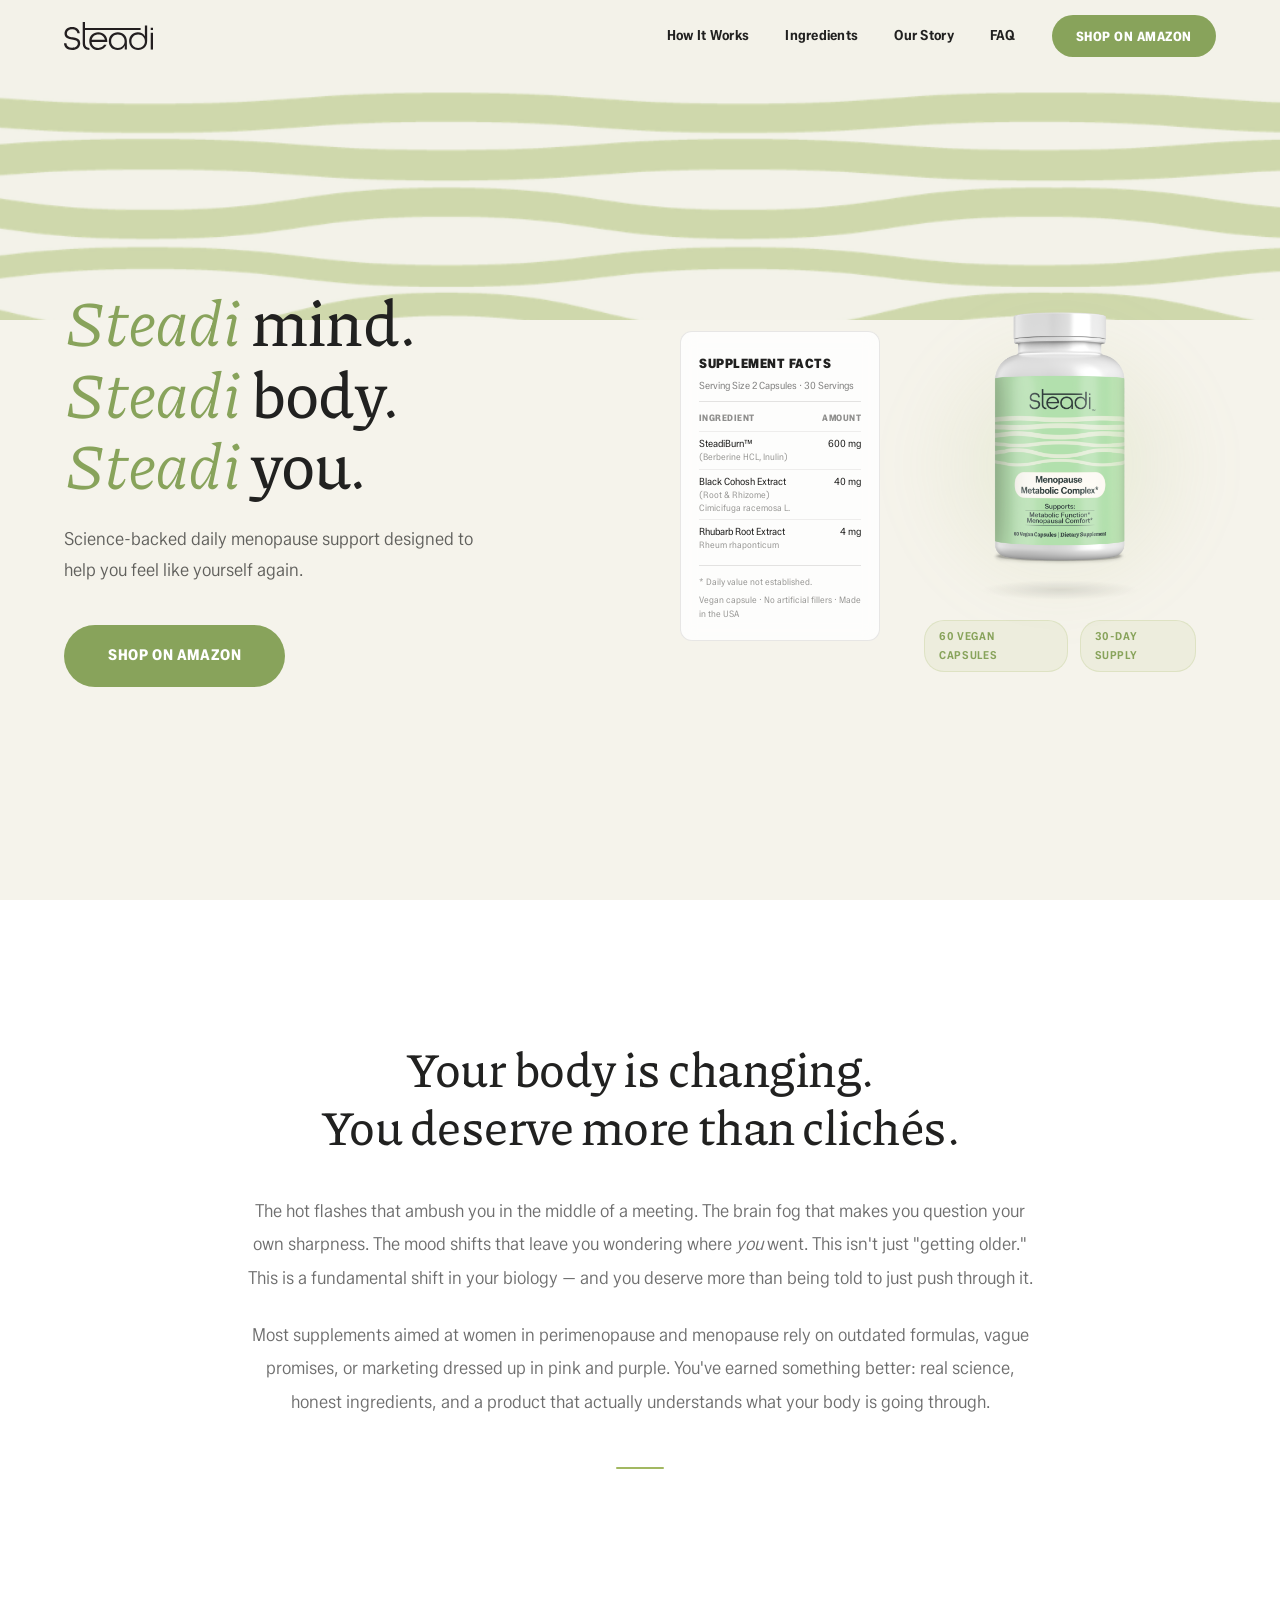
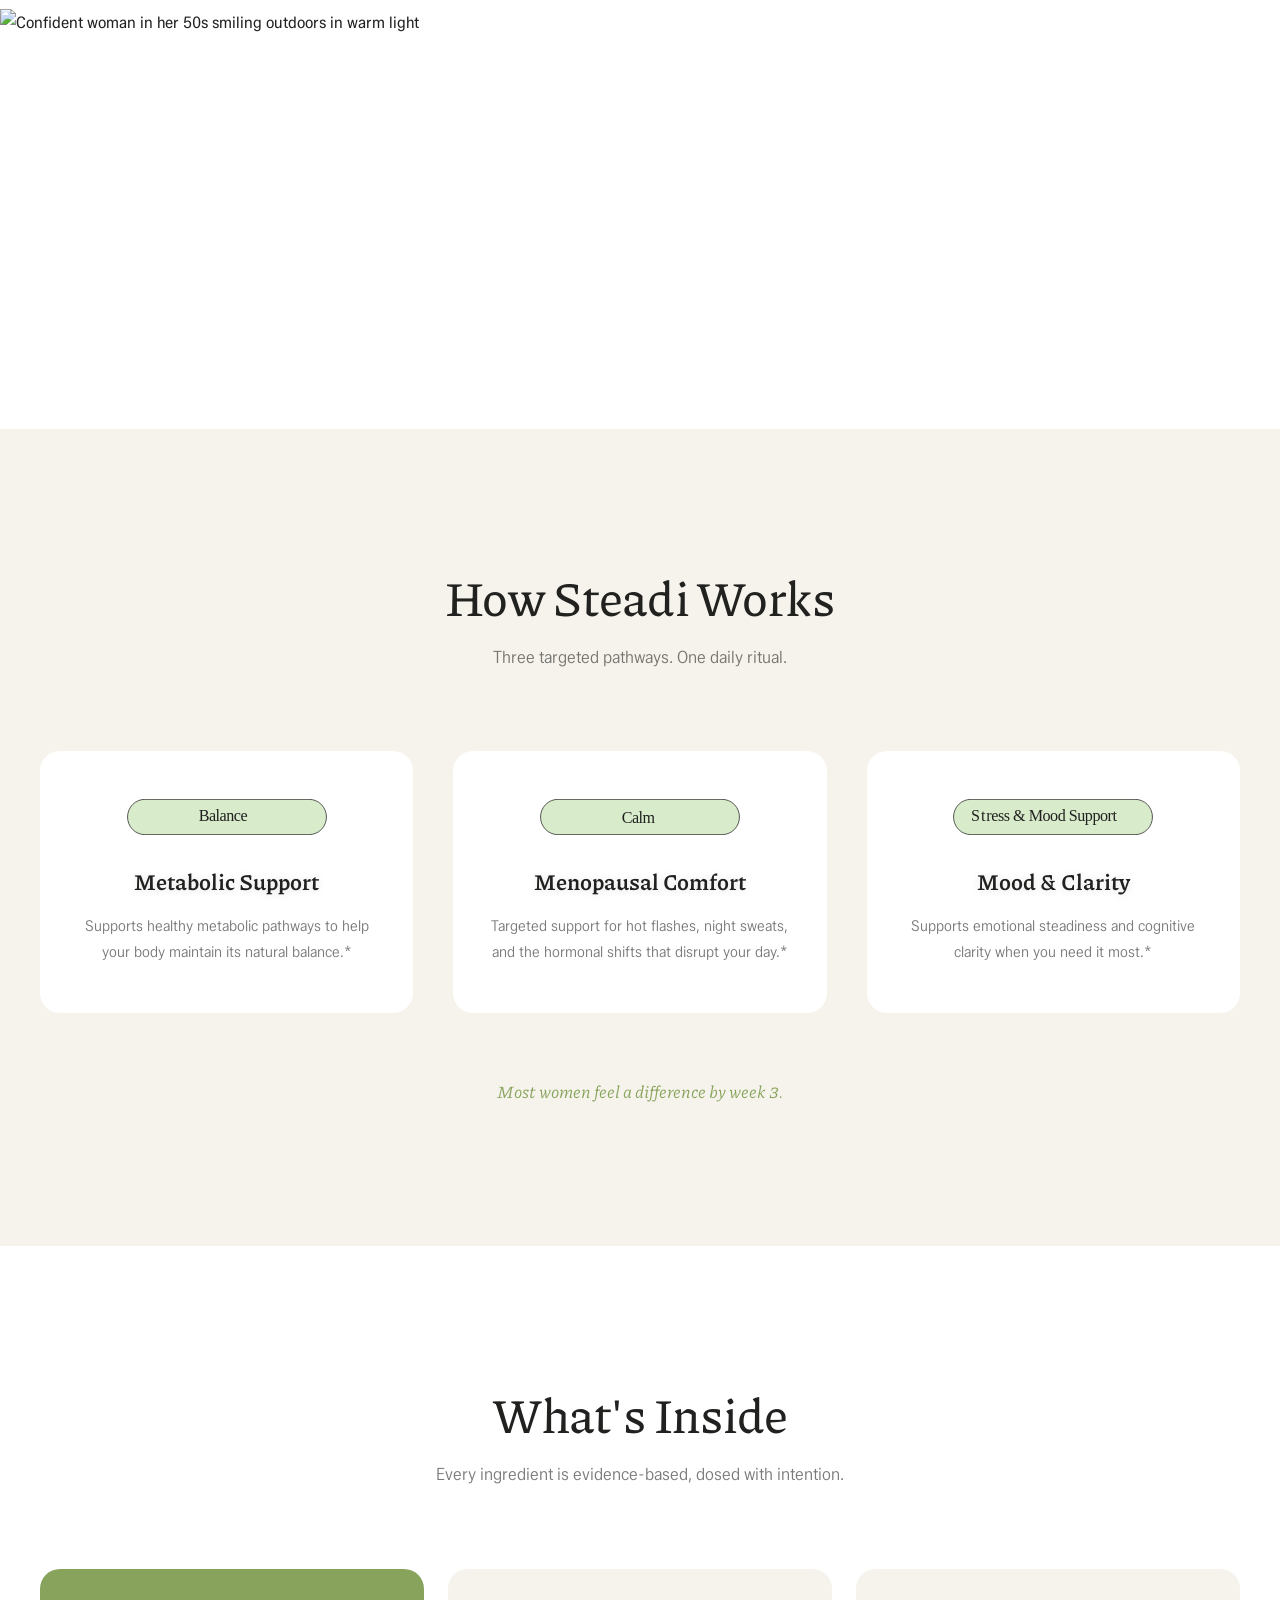
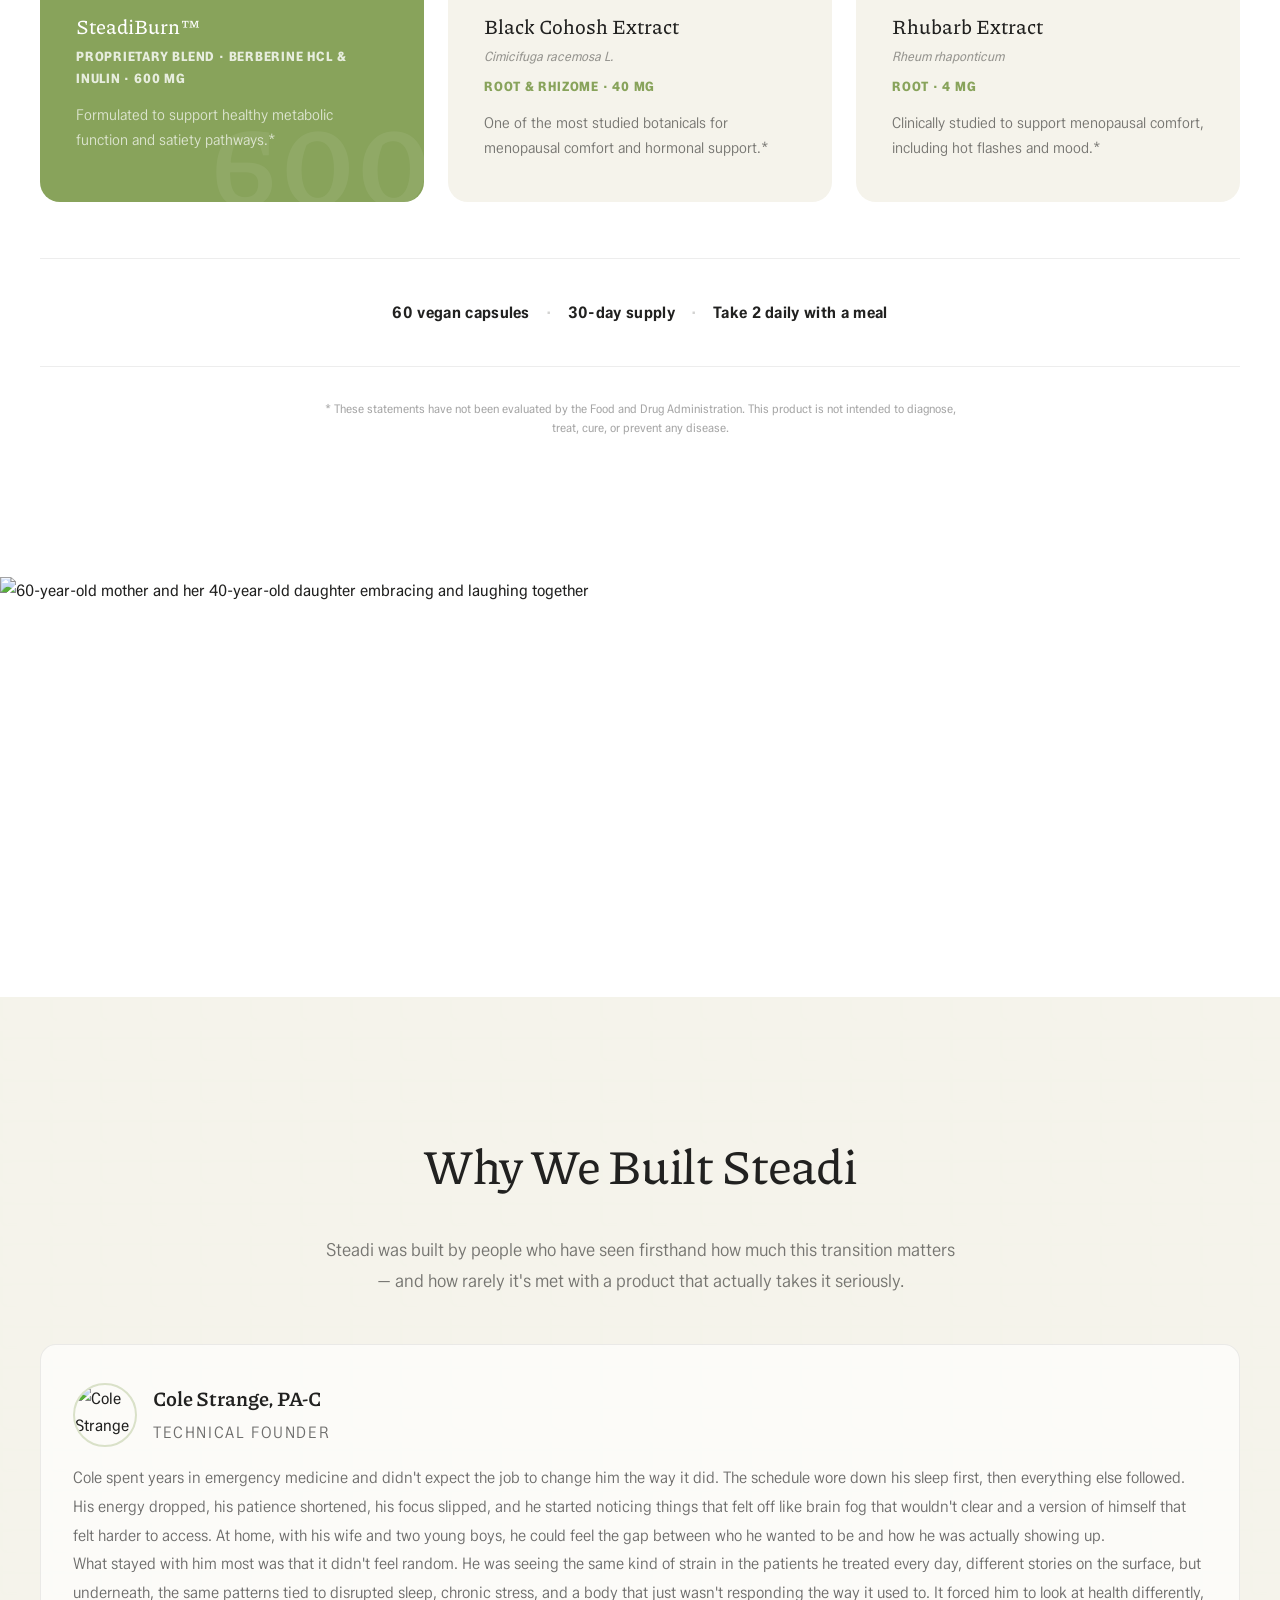
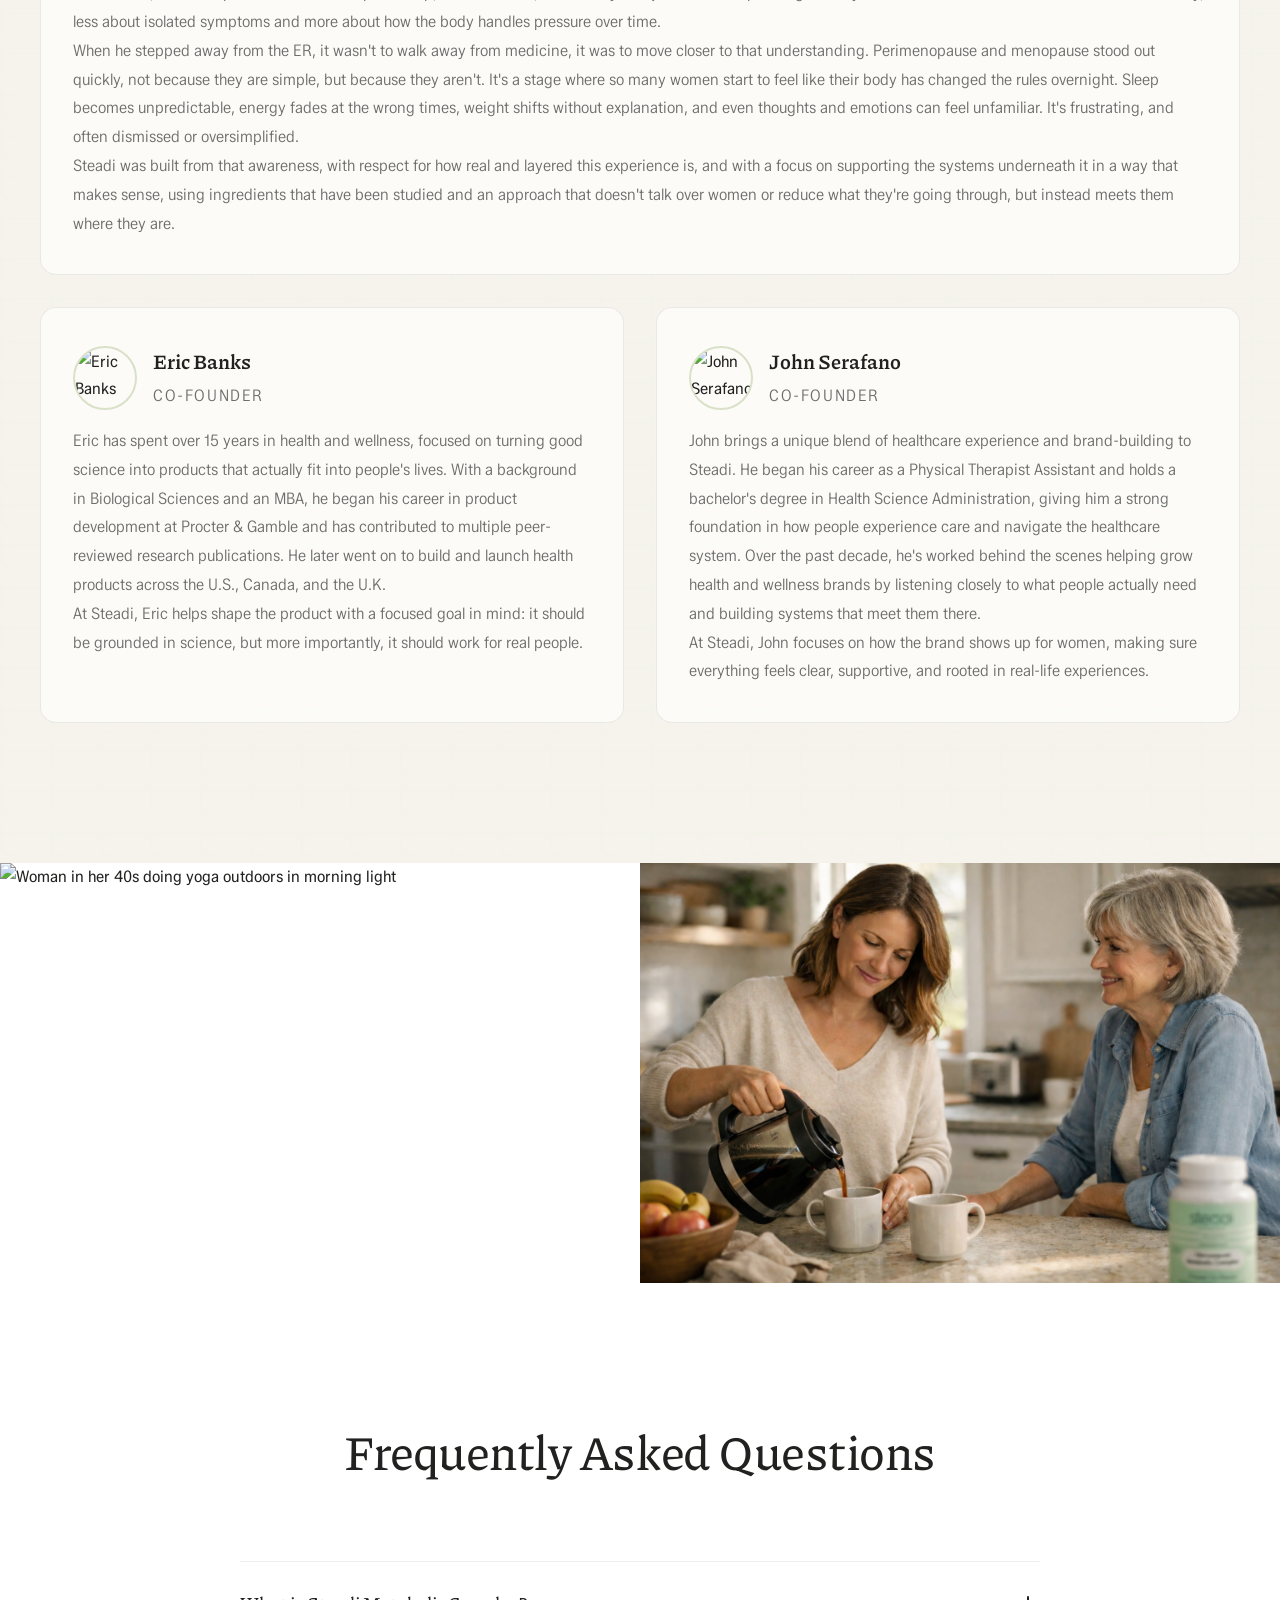
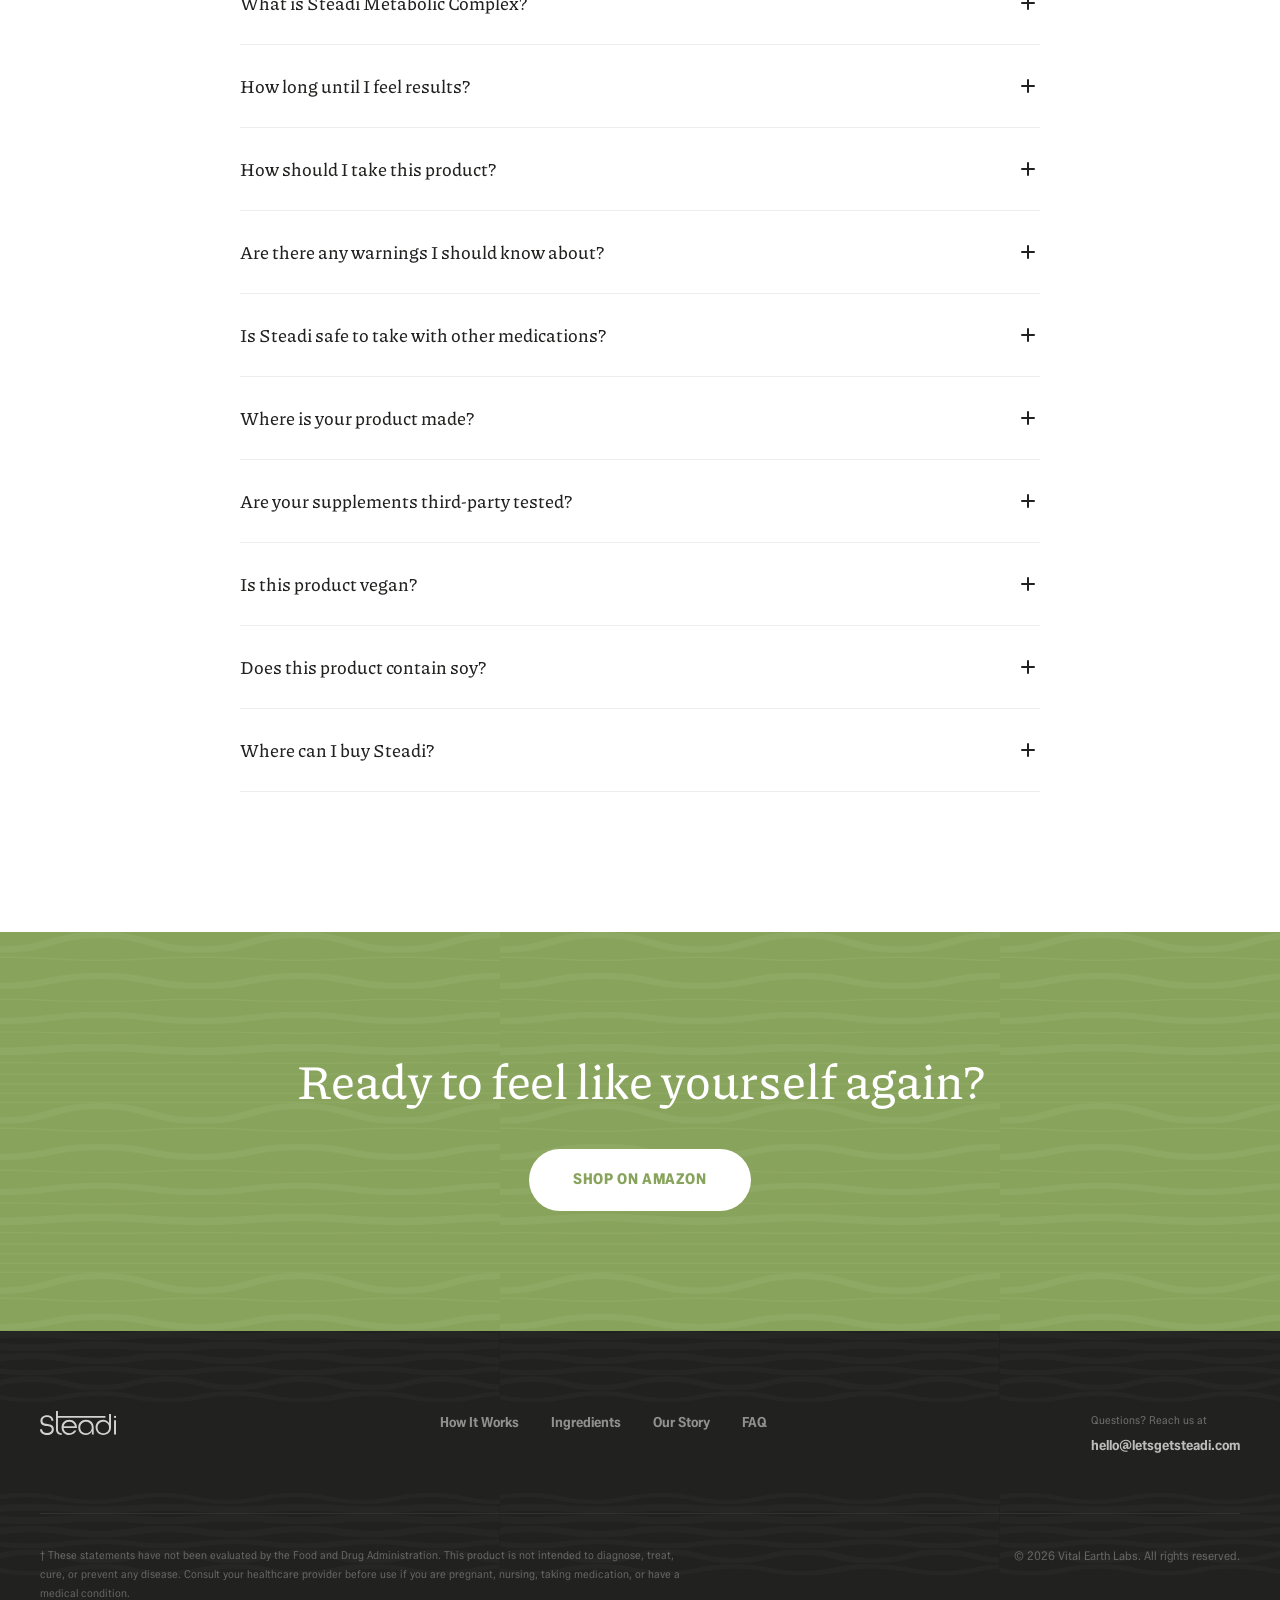
==== index.html @ a56c3809 "Update Cole's bio text Co-Authored-By: Claude Sonnet 4.6 <noreply@anthropic.com>" ====
<!DOCTYPE html>
<html lang="en">
<head>
  <meta charset="UTF-8">
  <meta name="viewport" content="width=device-width, initial-scale=1.0">
  <title>Steadi — Daily Menopause Support | Science-Backed Supplements</title>
  <meta name="description" content="Steadi is a science-backed daily menopause supplement designed to support hormonal balance, metabolic health, and emotional steadiness during perimenopause and menopause.">
  <meta name="keywords" content="menopause supplement, perimenopause support, hormonal balance, hot flash relief, menopause vitamins, women's health">

  <!-- Open Graph -->
  <meta property="og:title" content="Steadi — Daily Menopause Support">
  <meta property="og:description" content="Science-backed daily menopause support designed to help you feel like yourself again.">
  <meta property="og:type" content="website">
  <meta property="og:url" content="https://steadiwellness.com">
  <meta property="og:image" content="assets/logos/steadi-primary-wordmark-full-color-rgb-1500px-w-72ppi.png">

  <!-- Twitter Card -->
  <meta name="twitter:card" content="summary_large_image">
  <meta name="twitter:title" content="Steadi — Daily Menopause Support">
  <meta name="twitter:description" content="Science-backed daily menopause support designed to help you feel like yourself again.">

  <!-- Favicon (use logo as fallback) -->
  <link rel="icon" type="image/svg+xml" href="assets/logos/steadi-primary-wordmark-full-color-rgb.svg">

  <!-- Stylesheet -->
  <link rel="stylesheet" href="css/styles.css">
</head>
<body>

  <!-- ========== NAVIGATION ========== -->
  <nav class="nav" role="navigation" aria-label="Main navigation">
    <div class="nav__inner">
      <a href="#" class="nav__logo" aria-label="Steadi home">
        <img src="assets/logos/steadi-primary-wordmark-full-color-rgb.svg" alt="Steadi" width="120" height="28">
      </a>

      <button class="nav__toggle" aria-label="Toggle menu" aria-expanded="false">
        <span></span>
        <span></span>
        <span></span>
      </button>

      <div class="nav__links">
        <a href="#how-it-works" class="nav__link">How It Works</a>
        <a href="#ingredients" class="nav__link">Ingredients</a>
        <a href="#our-story" class="nav__link">Our Story</a>
        <a href="#faq" class="nav__link">FAQ</a>
        <a href="coming-soon.html" class="btn btn--primary btn--nav">Shop on Amazon</a>
      </div>
    </div>
  </nav>

  <!-- ========== HERO ========== -->
  <section class="hero" id="hero">
    <div class="hero__pattern" aria-hidden="true"></div>
    <div class="hero__inner">
      <div class="hero__content">
        <h1 class="hero__headline reveal">
          <em>Steadi</em> mind.<br>
          <em>Steadi</em> body.<br>
          <em>Steadi</em> you.
        </h1>
        <p class="hero__subtext reveal reveal-delay-1">
          Science-backed daily menopause support designed to help you feel like yourself again.
        </p>
        <div class="reveal reveal-delay-2">
          <a href="coming-soon.html" class="btn btn--primary btn--large">Shop on Amazon</a>
        </div>
      </div>
      <div class="hero__product reveal reveal-delay-2">
        <div class="hero__product-inner">
          <div class="supp-facts">
            <p class="supp-facts__title">Supplement Facts</p>
            <p class="supp-facts__serving">Serving Size 2 Capsules &middot; 30 Servings</p>
            <div class="supp-facts__divider"></div>
            <table class="supp-facts__table">
              <thead>
                <tr>
                  <th>Ingredient</th>
                  <th>Amount</th>
                </tr>
              </thead>
              <tbody>
                <tr>
                  <td>SteadiBurn&trade; <em>(Berberine HCL, Inulin)</em></td>
                  <td>600 mg</td>
                </tr>
                <tr>
                  <td>Black Cohosh Extract <em>(Root &amp; Rhizome)</em> <em>Cimicifuga racemosa L.</em></td>
                  <td>40 mg</td>
                </tr>
                <tr>
                  <td>Rhubarb Root Extract <em>Rheum rhaponticum</em></td>
                  <td>4 mg</td>
                </tr>
              </tbody>
            </table>
            <div class="supp-facts__divider"></div>
            <p class="supp-facts__footnote">* Daily value not established.</p>
            <p class="supp-facts__other">Vegan capsule &middot; No artificial fillers &middot; Made in the USA</p>
          </div>

          <div class="product-showcase">
            <!-- Glow ring behind bottle -->
            <div class="product-showcase__glow" aria-hidden="true"></div>

            <!-- Actual bottle render from brand deck -->
            <div class="product-bottle-render">
              <img src="assets/product/steadibottle.1.png" alt="Steadi Menopause Metabolic Complex — Daily Menopause Support bottle, 60 vegan capsules" width="740" height="880">
            </div>

            <!-- Shadow underneath -->
            <div class="product-showcase__shadow" aria-hidden="true"></div>

            <!-- Trust badges -->
            <div class="product-showcase__badges">
              <span class="product-showcase__badge">60 Vegan Capsules</span>
              <span class="product-showcase__badge">30-Day Supply</span>
            </div>
          </div>
        </div>
      </div>
    </div>
  </section>

  <!-- ========== EMPATHY / THE PROBLEM ========== -->
  <section class="empathy" id="empathy">
    <div class="empathy__inner">
      <h2 class="empathy__headline reveal">
        Your body is changing.<br>You deserve more than clich&eacute;s.
      </h2>
      <div class="empathy__body reveal reveal-delay-1">
        <p>
          The hot flashes that ambush you in the middle of a meeting. The brain fog that makes you question your own sharpness. The mood shifts that leave you wondering where <em>you</em> went. This isn't just "getting older." This is a fundamental shift in your biology — and you deserve more than being told to just push through it.
        </p>
        <p>
          Most supplements aimed at women in perimenopause and menopause rely on outdated formulas, vague promises, or marketing dressed up in pink and purple. You've earned something better: real science, honest ingredients, and a product that actually understands what your body is going through.
        </p>
      </div>
      <div class="empathy__divider reveal reveal-delay-2" aria-hidden="true"></div>
    </div>
  </section>

  <!-- Lifestyle Break 1 -->
  <div class="lifestyle-break reveal">
    <img src="https://images.unsplash.com/photo-1508214751196-bcfd4ca60f91?w=1400&q=80" alt="Confident woman in her 50s smiling outdoors in warm light" loading="lazy">
  </div>

  <!-- ========== HOW IT WORKS ========== -->
  <section class="how-it-works" id="how-it-works">
    <div class="how-it-works__inner">
      <div class="section-header">
        <h2 class="section-header__title reveal">How Steadi Works</h2>
        <p class="section-header__subtitle reveal reveal-delay-1">Three targeted pathways. One daily ritual.</p>
      </div>

      <div class="benefits-grid">
        <!-- Card 1 -->
        <div class="benefit-card reveal reveal-delay-1">
          <div class="benefit-card__icon">
            <img src="assets/icons/balance-icon.svg" alt="" aria-hidden="true" width="200" height="36">
          </div>
          <h3 class="benefit-card__title">Metabolic Support</h3>
          <p class="benefit-card__text">
            Supports healthy metabolic pathways to help your body maintain its natural balance.*
          </p>
        </div>

        <!-- Card 2 -->
        <div class="benefit-card reveal reveal-delay-2">
          <div class="benefit-card__icon">
            <img src="assets/icons/calm-icon.svg" alt="" aria-hidden="true" width="200" height="36">
          </div>
          <h3 class="benefit-card__title">Menopausal Comfort</h3>
          <p class="benefit-card__text">
            Targeted support for hot flashes, night sweats, and the hormonal shifts that disrupt your day.*
          </p>
        </div>

        <!-- Card 3 -->
        <div class="benefit-card reveal reveal-delay-3">
          <div class="benefit-card__icon">
            <img src="assets/icons/Stress & Mood Support-icon.svg" alt="" aria-hidden="true" width="200" height="36">
          </div>
          <h3 class="benefit-card__title">Mood &amp; Clarity</h3>
          <p class="benefit-card__text">
            Supports emotional steadiness and cognitive clarity when you need it most.*
          </p>
        </div>
      </div>

      <p class="how-it-works__note reveal">Most women feel a difference by week 3.</p>
    </div>
  </section>

  <!-- ========== INGREDIENTS ========== -->
  <section class="ingredients" id="ingredients">
    <div class="ingredients__inner">
      <div class="section-header">
        <h2 class="section-header__title reveal">What's Inside</h2>
        <p class="section-header__subtitle reveal reveal-delay-1">Every ingredient is evidence-based, dosed with intention.</p>
      </div>

      <div class="ingredients-list">
        <div class="ingredient-card ingredient-card--featured reveal reveal-delay-1">
          <h3 class="ingredient-card__name">SteadiBurn&trade;</h3>
          <p class="ingredient-card__amount">Proprietary Blend &middot; Berberine HCL &amp; Inulin &middot; 600 mg</p>
          <p class="ingredient-card__desc">
            Formulated to support healthy metabolic function and satiety pathways.*
          </p>
        </div>

        <div class="ingredient-card reveal reveal-delay-2">
          <h3 class="ingredient-card__name">Black Cohosh Extract</h3>
          <p class="ingredient-card__species"><em>Cimicifuga racemosa L.</em></p>
          <p class="ingredient-card__amount">Root &amp; Rhizome &middot; 40 mg</p>
          <p class="ingredient-card__desc">
            One of the most studied botanicals for menopausal comfort and hormonal support.*
          </p>
        </div>

        <div class="ingredient-card reveal reveal-delay-3">
          <h3 class="ingredient-card__name">Rhubarb Extract</h3>
          <p class="ingredient-card__species"><em>Rheum rhaponticum</em></p>
          <p class="ingredient-card__amount">Root &middot; 4 mg</p>
          <p class="ingredient-card__desc">
            Clinically studied to support menopausal comfort, including hot flashes and mood.*
          </p>
        </div>
      </div>

      <div class="ingredients__usage reveal">
        <p>60 vegan capsules <span>&middot;</span> 30-day supply <span>&middot;</span> Take 2 daily with a meal</p>
      </div>

      <p class="disclaimer reveal">
        * These statements have not been evaluated by the Food and Drug Administration. This product is not intended to diagnose, treat, cure, or prevent any disease.
      </p>
    </div>
  </section>

  <!-- Lifestyle Break 2 -->
  <div class="lifestyle-break reveal">
    <img src="https://images.unsplash.com/photo-1531983412531-1f49a365ffed?w=1400&q=80" alt="60-year-old mother and her 40-year-old daughter embracing and laughing together" loading="lazy">
  </div>

  <!-- ========== OUR STORY ========== -->
  <section class="story" id="our-story">
    <div class="story__pattern" aria-hidden="true"></div>
    <div class="story__inner">
      <h2 class="story__headline reveal">Why We Built Steadi</h2>
      <p class="story__intro reveal reveal-delay-1">Steadi was built by people who have seen firsthand how much this transition matters — and how rarely it's met with a product that actually takes it seriously.</p>
      <div class="founders-grid">
        <div class="founder-card founder-card--full reveal reveal-delay-2">
          <div class="founder-card__header">
            <img src="assets/lifestyle/Cole.jpeg" alt="Cole Strange" class="founder-card__avatar founder-card__avatar--cole">
            <div>
              <h3 class="founder-card__name">Cole Strange, PA-C</h3>
              <p class="founder-card__role">Technical Founder</p>
            </div>
          </div>
          <p>Cole spent years in emergency medicine and didn't expect the job to change him the way it did. The schedule wore down his sleep first, then everything else followed. His energy dropped, his patience shortened, his focus slipped, and he started noticing things that felt off like brain fog that wouldn't clear and a version of himself that felt harder to access. At home, with his wife and two young boys, he could feel the gap between who he wanted to be and how he was actually showing up.</p>
          <p>What stayed with him most was that it didn't feel random. He was seeing the same kind of strain in the patients he treated every day, different stories on the surface, but underneath, the same patterns tied to disrupted sleep, chronic stress, and a body that just wasn't responding the way it used to. It forced him to look at health differently, less about isolated symptoms and more about how the body handles pressure over time.</p>
          <p>When he stepped away from the ER, it wasn't to walk away from medicine, it was to move closer to that understanding. Perimenopause and menopause stood out quickly, not because they are simple, but because they aren't. It's a stage where so many women start to feel like their body has changed the rules overnight. Sleep becomes unpredictable, energy fades at the wrong times, weight shifts without explanation, and even thoughts and emotions can feel unfamiliar. It's frustrating, and often dismissed or oversimplified.</p>
          <p>Steadi was built from that awareness, with respect for how real and layered this experience is, and with a focus on supporting the systems underneath it in a way that makes sense, using ingredients that have been studied and an approach that doesn't talk over women or reduce what they're going through, but instead meets them where they are.</p>
        </div>
        <div class="founder-card reveal reveal-delay-3">
          <div class="founder-card__header">
            <img src="assets/lifestyle/Eric.png" alt="Eric Banks" class="founder-card__avatar founder-card__avatar--eric">
            <div>
              <h3 class="founder-card__name">Eric Banks</h3>
              <p class="founder-card__role">Co-Founder</p>
            </div>
          </div>
          <p>Eric has spent over 15 years in health and wellness, focused on turning good science into products that actually fit into people's lives. With a background in Biological Sciences and an MBA, he began his career in product development at Procter &amp; Gamble and has contributed to multiple peer-reviewed research publications. He later went on to build and launch health products across the U.S., Canada, and the U.K.</p>
          <p>At Steadi, Eric helps shape the product with a focused goal in mind: it should be grounded in science, but more importantly, it should work for real people.</p>
        </div>
        <div class="founder-card reveal reveal-delay-3">
          <div class="founder-card__header">
            <img src="assets/lifestyle/John.png" alt="John Serafano" class="founder-card__avatar founder-card__avatar--john">
            <div>
              <h3 class="founder-card__name">John Serafano</h3>
              <p class="founder-card__role">Co-Founder</p>
            </div>
          </div>
          <p>John brings a unique blend of healthcare experience and brand-building to Steadi. He began his career as a Physical Therapist Assistant and holds a bachelor's degree in Health Science Administration, giving him a strong foundation in how people experience care and navigate the healthcare system. Over the past decade, he's worked behind the scenes helping grow health and wellness brands by listening closely to what people actually need and building systems that meet them there.</p>
          <p>At Steadi, John focuses on how the brand shows up for women, making sure everything feels clear, supportive, and rooted in real-life experiences.</p>
        </div>
      </div>
    </div>
  </section>

  <!-- Lifestyle Break 3 -->
  <div class="lifestyle-break lifestyle-break--split reveal">
    <img src="https://images.unsplash.com/photo-1544367567-0f2fcb009e0b?w=700&q=80" alt="Woman in her 40s doing yoga outdoors in morning light" loading="lazy">
    <img src="assets/lifestyle/lifestylecoffeesteadi.png" alt="Woman enjoying coffee" loading="lazy">
  </div>

  <!-- ========== FAQ ========== -->
  <section class="faq" id="faq">
    <div class="faq__inner">
      <div class="section-header">
        <h2 class="section-header__title reveal">Frequently Asked Questions</h2>
      </div>

      <div class="faq__list">
        <div class="faq-item reveal">
          <button type="button" class="faq-item__question" aria-expanded="false">
            <span>What is Steadi Metabolic Complex?</span>
            <span class="faq-item__icon" aria-hidden="true"></span>
          </button>
          <div class="faq-item__answer" role="region">
            <div class="faq-item__answer-inner">
              <p>Steadi Metabolic Complex is a daily dietary supplement formulated with evidence-based ingredients to support women through perimenopause and menopause. It combines targeted botanicals and nutrients to help support metabolic health, menopausal comfort, and emotional balance.*</p>
            </div>
          </div>
        </div>

        <div class="faq-item reveal reveal-delay-1">
          <button type="button" class="faq-item__question" aria-expanded="false">
            <span>How long until I feel results?</span>
            <span class="faq-item__icon" aria-hidden="true"></span>
          </button>
          <div class="faq-item__answer" role="region">
            <div class="faq-item__answer-inner">
              <p>Most women notice improvements within 2&ndash;4 weeks of consistent daily use. Individual results may vary. We recommend taking Steadi daily for at least 30 days to experience its full benefits.</p>
            </div>
          </div>
        </div>

        <div class="faq-item reveal reveal-delay-1">
          <button type="button" class="faq-item__question" aria-expanded="false">
            <span>How should I take this product?</span>
            <span class="faq-item__icon" aria-hidden="true"></span>
          </button>
          <div class="faq-item__answer" role="region">
            <div class="faq-item__answer-inner">
              <p>Take 2 capsules daily, preferably with a meal. Do not exceed the recommended dosage. Store in a cool, dry place. Each bottle contains 60 capsules — a full 30-day supply.</p>
            </div>
          </div>
        </div>

        <div class="faq-item reveal reveal-delay-2">
          <button type="button" class="faq-item__question" aria-expanded="false">
            <span>Are there any warnings I should know about?</span>
            <span class="faq-item__icon" aria-hidden="true"></span>
          </button>
          <div class="faq-item__answer" role="region">
            <div class="faq-item__answer-inner">
              <p>Do not use if you are pregnant or nursing. Consult your healthcare provider before use if you have a medical condition, are taking medications (especially for blood sugar, blood pressure, or liver conditions), or have a history of hormone-sensitive conditions. Discontinue use and consult a healthcare provider if you experience unusual symptoms such as abdominal pain, dark urine, jaundice, or persistent headaches. Not intended for persons under 18. Keep out of reach of children. Do not use if the safety seal is broken or missing.</p>
            </div>
          </div>
        </div>

        <div class="faq-item reveal reveal-delay-2">
          <button type="button" class="faq-item__question" aria-expanded="false">
            <span>Is Steadi safe to take with other medications?</span>
            <span class="faq-item__icon" aria-hidden="true"></span>
          </button>
          <div class="faq-item__answer" role="region">
            <div class="faq-item__answer-inner">
              <p>We recommend consulting your healthcare provider before starting any new supplement, especially if you are taking medications or have a medical condition. Your provider can help determine if Steadi is right for you.</p>
            </div>
          </div>
        </div>

        <div class="faq-item reveal reveal-delay-2">
          <button type="button" class="faq-item__question" aria-expanded="false">
            <span>Where is your product made?</span>
            <span class="faq-item__icon" aria-hidden="true"></span>
          </button>
          <div class="faq-item__answer" role="region">
            <div class="faq-item__answer-inner">
              <p>We spoke with nearly two dozen manufacturers before choosing our partner. Our supplements are made in the United States in a cGMP certified, FDA registered, and SQF audited facility. We looked closely at how they source, how they test, and how they run production day to day. This is not something we take on trust — it's something we verify.</p>
            </div>
          </div>
        </div>

        <div class="faq-item reveal reveal-delay-3">
          <button type="button" class="faq-item__question" aria-expanded="false">
            <span>Are your supplements third-party tested?</span>
            <span class="faq-item__icon" aria-hidden="true"></span>
          </button>
          <div class="faq-item__answer" role="region">
            <div class="faq-item__answer-inner">
              <p>Yes. Our products are tested at three stages: raw ingredients are tested by suppliers, the manufacturer verifies raw materials before production, and we perform finished product testing through ISO certified third-party laboratories. We check for purity, identity, and contamination — including heavy metals and microbial contaminants. It adds time and cost, but it's the only way to be confident in what goes into the bottle.</p>
            </div>
          </div>
        </div>

        <div class="faq-item reveal reveal-delay-3">
          <button type="button" class="faq-item__question" aria-expanded="false">
            <span>Is this product vegan?</span>
            <span class="faq-item__icon" aria-hidden="true"></span>
          </button>
          <div class="faq-item__answer" role="region">
            <div class="faq-item__answer-inner">
              <p>Yes. Steadi uses vegan capsules and contains no animal-derived ingredients.</p>
            </div>
          </div>
        </div>

        <div class="faq-item reveal reveal-delay-3">
          <button type="button" class="faq-item__question" aria-expanded="false">
            <span>Does this product contain soy?</span>
            <span class="faq-item__icon" aria-hidden="true"></span>
          </button>
          <div class="faq-item__answer" role="region">
            <div class="faq-item__answer-inner">
              <p>This product is made without soy.</p>
            </div>
          </div>
        </div>

        <div class="faq-item reveal reveal-delay-3">
          <button type="button" class="faq-item__question" aria-expanded="false">
            <span>Where can I buy Steadi?</span>
            <span class="faq-item__icon" aria-hidden="true"></span>
          </button>
          <div class="faq-item__answer" role="region">
            <div class="faq-item__answer-inner">
              <p>Steadi is available exclusively on Amazon. Click the "Shop on Amazon" button anywhere on this page to find us.</p>
            </div>
          </div>
        </div>
      </div>
    </div>
  </section>

  <!-- ========== CTA ========== -->
  <section class="cta" id="shop">
    <div class="cta__pattern" aria-hidden="true"></div>
    <div class="cta__inner">
      <h2 class="cta__headline reveal">Ready to feel like yourself again?</h2>
      <div class="reveal reveal-delay-1">
        <a href="coming-soon.html" class="btn btn--white btn--large">Shop on Amazon</a>
      </div>
    </div>
  </section>

  <!-- ========== FOOTER ========== -->
  <footer class="footer" role="contentinfo">
    <div class="footer__pattern" aria-hidden="true"></div>
    <div class="footer__inner">
      <div class="footer__top">
        <a href="#" class="footer__logo" aria-label="Steadi home">
          <img src="assets/logos/steadi-primary-wordmark-full-color-rgb.svg" alt="Steadi" width="100" height="24">
        </a>
        <div class="footer__links">
          <a href="#how-it-works" class="footer__link">How It Works</a>
          <a href="#ingredients" class="footer__link">Ingredients</a>
          <a href="#our-story" class="footer__link">Our Story</a>
          <a href="#faq" class="footer__link">FAQ</a>
        </div>
        <div class="footer__contact">
          <p class="footer__contact-label">Questions? Reach us at</p>
          <a href="mailto:hello@letsgetsteadi.com" class="footer__contact-email">hello@letsgetsteadi.com</a>
        </div>
      </div>
      <div class="footer__divider" aria-hidden="true"></div>
      <div class="footer__bottom">
        <p class="footer__disclaimer">
          &dagger; These statements have not been evaluated by the Food and Drug Administration. This product is not intended to diagnose, treat, cure, or prevent any disease. Consult your healthcare provider before use if you are pregnant, nursing, taking medication, or have a medical condition.
        </p>
        <p class="footer__copyright">&copy; 2026 Vital Earth Labs. All rights reserved.</p>
      </div>
    </div>
  </footer>

  <!-- Scripts -->
  <script src="js/main.js"></script>
</body>
</html>
---- css/styles.css ----
/* ============================================
   STEADI — Main Stylesheet
   Brand: Vital Earth Labs
   Aesthetic: Ritual.com-inspired clean minimal
   ============================================ */

/* ----- Font Faces ----- */

@font-face {
  font-family: 'Piazzolla';
  src: url('../assets/fonts/piazzolla/static/Piazzolla-Regular.ttf') format('truetype');
  font-weight: 400;
  font-style: normal;
  font-display: swap;
}

@font-face {
  font-family: 'Piazzolla';
  src: url('../assets/fonts/piazzolla/static/Piazzolla-Medium.ttf') format('truetype');
  font-weight: 500;
  font-style: normal;
  font-display: swap;
}

@font-face {
  font-family: 'Piazzolla';
  src: url('../assets/fonts/piazzolla/static/Piazzolla-Bold.ttf') format('truetype');
  font-weight: 700;
  font-style: normal;
  font-display: swap;
}

@font-face {
  font-family: 'Piazzolla';
  src: url('../assets/fonts/piazzolla/static/Piazzolla-Italic.ttf') format('truetype');
  font-weight: 400;
  font-style: italic;
  font-display: swap;
}

@font-face {
  font-family: 'Zalando Sans SC';
  src: url('../assets/fonts/zalando-sans/static/ZalandoSans_SemiCondensed-Light.ttf') format('truetype');
  font-weight: 300;
  font-style: normal;
  font-display: swap;
}

@font-face {
  font-family: 'Zalando Sans SC';
  src: url('../assets/fonts/zalando-sans/static/ZalandoSans_SemiCondensed-Regular.ttf') format('truetype');
  font-weight: 400;
  font-style: normal;
  font-display: swap;
}

@font-face {
  font-family: 'Zalando Sans SC';
  src: url('../assets/fonts/zalando-sans/static/ZalandoSans_SemiCondensed-SemiBold.ttf') format('truetype');
  font-weight: 600;
  font-style: normal;
  font-display: swap;
}

@font-face {
  font-family: 'Zalando Sans SC';
  src: url('../assets/fonts/zalando-sans/static/ZalandoSans_SemiCondensed-Bold.ttf') format('truetype');
  font-weight: 700;
  font-style: normal;
  font-display: swap;
}

@font-face {
  font-family: 'Zalando Sans SC';
  src: url('../assets/fonts/zalando-sans/static/ZalandoSans_SemiCondensed-Black.ttf') format('truetype');
  font-weight: 900;
  font-style: normal;
  font-display: swap;
}

/* ----- Custom Properties ----- */

:root {
  --color-ivory: #F5F3EB;
  --color-blue-mist: #D3DCE4;
  --color-carbon: #212120;
  --color-white: #FFFFFF;
  --color-leaf-green: #A2B861;
  --color-soft-green: #D8EBCA;
  --color-garden-green: #88A35B;

  --font-heading: 'Piazzolla', 'Georgia', 'Times New Roman', serif;
  --font-body: 'Zalando Sans SC', -apple-system, 'Segoe UI', Helvetica, Arial, sans-serif;

  --container-max: 1200px;
  --container-narrow: 800px;
  --nav-height: 72px;

  --ease-out: cubic-bezier(0.16, 1, 0.3, 1);
  --ease-in-out: cubic-bezier(0.65, 0, 0.35, 1);
}

/* ----- Reset & Base ----- */

*, *::before, *::after {
  margin: 0;
  padding: 0;
  box-sizing: border-box;
}

html {
  scroll-behavior: smooth;
  -webkit-font-smoothing: antialiased;
  -moz-osx-font-smoothing: grayscale;
}

body {
  font-family: var(--font-body);
  font-weight: 400;
  font-size: 16px;
  line-height: 1.7;
  color: var(--color-carbon);
  background-color: var(--color-white);
  overflow-x: hidden;
}

img, svg {
  display: block;
  max-width: 100%;
}

a {
  color: inherit;
  text-decoration: none;
}

button {
  font-family: inherit;
  cursor: pointer;
  border: none;
  background: none;
}

ul, ol {
  list-style: none;
}

/* ----- Utilities ----- */

.container {
  width: 100%;
  max-width: var(--container-max);
  margin: 0 auto;
  padding: 0 24px;
}

.container--narrow {
  max-width: var(--container-narrow);
}

.sr-only {
  position: absolute;
  width: 1px;
  height: 1px;
  padding: 0;
  margin: -1px;
  overflow: hidden;
  clip: rect(0, 0, 0, 0);
  white-space: nowrap;
  border: 0;
}

/* ----- Reveal Animations ----- */

.reveal {
  opacity: 0;
  transform: translateY(32px);
  transition: opacity 0.8s var(--ease-out), transform 0.8s var(--ease-out);
}

.reveal.is-visible {
  opacity: 1;
  transform: translateY(0);
}

.reveal-delay-1 { transition-delay: 0.1s; }
.reveal-delay-2 { transition-delay: 0.2s; }
.reveal-delay-3 { transition-delay: 0.3s; }
.reveal-delay-4 { transition-delay: 0.4s; }

/* ============================================
   NAVIGATION
   ============================================ */

.nav {
  position: fixed;
  top: 0;
  left: 0;
  right: 0;
  height: var(--nav-height);
  z-index: 1000;
  transition: background-color 0.4s ease, box-shadow 0.4s ease, backdrop-filter 0.4s ease;
}

.nav.is-scrolled {
  background-color: rgba(255, 255, 255, 0.85);
  backdrop-filter: blur(16px);
  -webkit-backdrop-filter: blur(16px);
  box-shadow: 0 1px 0 rgba(33, 33, 32, 0.06);
}

.nav__inner {
  display: flex;
  align-items: center;
  justify-content: space-between;
  height: 100%;
  max-width: var(--container-max);
  margin: 0 auto;
  padding: 0 24px;
}

.nav__logo img {
  height: 28px;
  width: auto;
}

.nav__links {
  display: flex;
  align-items: center;
  gap: 36px;
}

.nav__link {
  font-size: 14px;
  font-weight: 600;
  letter-spacing: 0.02em;
  color: var(--color-carbon);
  transition: opacity 0.3s ease;
  position: relative;
}

.nav__link::after {
  content: '';
  position: absolute;
  bottom: -4px;
  left: 0;
  width: 0;
  height: 1.5px;
  background-color: var(--color-garden-green);
  transition: width 0.3s var(--ease-out);
}

.nav__link:hover::after {
  width: 100%;
}

.nav__link:hover {
  opacity: 0.7;
}

/* Mobile menu toggle */
.nav__toggle {
  display: none;
  flex-direction: column;
  justify-content: center;
  align-items: center;
  width: 40px;
  height: 40px;
  gap: 5px;
  cursor: pointer;
  z-index: 1001;
}

.nav__toggle span {
  display: block;
  width: 22px;
  height: 2px;
  background-color: var(--color-carbon);
  border-radius: 2px;
  transition: transform 0.3s ease, opacity 0.3s ease;
}

.nav__toggle.is-active span:nth-child(1) {
  transform: translateY(7px) rotate(45deg);
}
.nav__toggle.is-active span:nth-child(2) {
  opacity: 0;
}
.nav__toggle.is-active span:nth-child(3) {
  transform: translateY(-7px) rotate(-45deg);
}

/* ----- CTA Button (shared) ----- */

.btn {
  display: inline-flex;
  align-items: center;
  justify-content: center;
  padding: 14px 32px;
  font-family: var(--font-body);
  font-size: 14px;
  font-weight: 700;
  letter-spacing: 0.04em;
  text-transform: uppercase;
  border-radius: 50px;
  transition: transform 0.3s var(--ease-out), box-shadow 0.3s var(--ease-out), background-color 0.3s ease;
}

.btn--primary {
  background-color: var(--color-garden-green);
  color: var(--color-white);
}

.btn--primary:hover {
  background-color: #7a9651;
  transform: translateY(-2px);
  box-shadow: 0 8px 24px rgba(136, 163, 91, 0.3);
}

.btn--primary:active {
  transform: translateY(0);
  box-shadow: 0 2px 8px rgba(136, 163, 91, 0.2);
}

.btn--nav {
  padding: 10px 24px;
  font-size: 13px;
}

.btn--large {
  padding: 18px 44px;
  font-size: 15px;
}

/* ============================================
   HERO SECTION
   ============================================ */

.hero {
  position: relative;
  min-height: 100vh;
  display: flex;
  align-items: center;
  background-color: var(--color-ivory);
  overflow: hidden;
  padding-top: var(--nav-height);
}

.hero__pattern {
  position: absolute;
  top: 0;
  left: 0;
  right: 0;
  height: 320px;
  opacity: 0.45;
  background-image: url('../assets/patterns/Steadi%20Waves.png');
  background-size: 100% auto;
  background-position: top center;
  background-repeat: no-repeat;
  pointer-events: none;
}

.hero__inner {
  display: grid;
  grid-template-columns: 1fr 1fr;
  gap: 80px;
  align-items: center;
  width: 100%;
  max-width: var(--container-max);
  margin: 0 auto;
  padding: 80px 24px;
  position: relative;
  z-index: 1;
}

.hero__content {
  max-width: 560px;
}

.hero__headline {
  font-family: var(--font-heading);
  font-size: clamp(42px, 5.5vw, 64px);
  font-weight: 500;
  line-height: 1.12;
  color: var(--color-carbon);
  margin-bottom: 24px;
  letter-spacing: -0.01em;
}

.hero__headline em {
  font-style: italic;
  color: var(--color-garden-green);
}

.hero__subtext {
  font-size: 18px;
  line-height: 1.7;
  color: rgba(33, 33, 32, 0.7);
  margin-bottom: 40px;
  max-width: 440px;
  font-weight: 300;
}

.hero__product {
  display: flex;
  align-items: center;
  justify-content: center;
}

.hero__product-inner {
  display: flex;
  align-items: flex-start;
  gap: 24px;
  justify-content: center;
}

/* ---- Supplement Facts Panel ---- */

.supp-facts {
  background: rgba(255, 255, 255, 0.82);
  border: 1px solid rgba(33, 33, 32, 0.1);
  border-radius: 12px;
  padding: 20px 18px;
  width: 200px;
  flex-shrink: 0;
  align-self: center;
  -webkit-backdrop-filter: blur(8px);
  backdrop-filter: blur(8px);
}

.supp-facts--image {
  padding: 16px;
  overflow: hidden;
  background: #ffffff;
  -webkit-backdrop-filter: none;
  backdrop-filter: none;
}

.supp-facts--image img {
  display: block;
  width: 100%;
  height: auto;
  border-radius: 12px;
}

.supp-facts__title {
  font-family: var(--font-body);
  font-size: 13px;
  font-weight: 800;
  letter-spacing: 0.04em;
  text-transform: uppercase;
  color: var(--color-carbon);
  margin-bottom: 4px;
}

.supp-facts__serving {
  font-size: 10px;
  color: rgba(33, 33, 32, 0.55);
  line-height: 1.5;
  margin-bottom: 8px;
}

.supp-facts__divider {
  height: 1px;
  background-color: rgba(33, 33, 32, 0.12);
  margin: 8px 0;
}

.supp-facts__divider--heavy {
  height: 6px;
  background-color: rgba(33, 33, 32, 0.75);
  margin: 6px 0;
}

.supp-facts__sub td:first-child {
  padding-left: 14px;
  font-style: italic;
  color: rgba(33, 33, 32, 0.6);
}

.supp-facts__table {
  width: 100%;
  border-collapse: collapse;
  font-size: 10px;
  color: var(--color-carbon);
}

.supp-facts__table th {
  text-align: left;
  font-weight: 700;
  font-size: 9px;
  letter-spacing: 0.05em;
  text-transform: uppercase;
  color: rgba(33, 33, 32, 0.5);
  padding-bottom: 6px;
}

.supp-facts__table th:last-child,
.supp-facts__table td:last-child {
  text-align: right;
  white-space: nowrap;
}

.supp-facts__table td {
  padding: 5px 0;
  border-top: 1px solid rgba(33, 33, 32, 0.07);
  line-height: 1.4;
  vertical-align: top;
}

.supp-facts__table td em {
  display: block;
  font-style: normal;
  font-size: 9px;
  color: rgba(33, 33, 32, 0.45);
}

.supp-facts__footnote {
  font-size: 9px;
  color: rgba(33, 33, 32, 0.45);
  margin-top: 6px;
}

.supp-facts__other {
  font-size: 9px;
  color: rgba(33, 33, 32, 0.45);
  margin-top: 4px;
  line-height: 1.5;
}

/* ---- Product Showcase ---- */

.product-showcase {
  position: relative;
  width: 100%;
  max-width: 460px;
  display: flex;
  flex-direction: column;
  align-items: center;
  padding: 20px 20px 20px;
}

/* Floating animation */
@keyframes bottle-float {
  0%, 100% { transform: translateY(0); }
  50% { transform: translateY(-14px); }
}

/* Glow ring */
.product-showcase__glow {
  position: absolute;
  top: 45%;
  left: 50%;
  width: 320px;
  height: 320px;
  transform: translate(-50%, -50%);
  border-radius: 50%;
  background: radial-gradient(circle, rgba(162, 184, 97, 0.18) 0%, rgba(162, 184, 97, 0.06) 45%, transparent 70%);
  filter: blur(24px);
  z-index: 0;
  animation: glow-pulse 4s ease-in-out infinite;
}

@keyframes glow-pulse {
  0%, 100% { opacity: 0.7; transform: translate(-50%, -50%) scale(1); }
  50% { opacity: 1; transform: translate(-50%, -50%) scale(1.08); }
}

/* Botanical leaf accents */
.product-showcase__leaf {
  position: absolute;
  color: var(--color-leaf-green);
  z-index: 0;
  pointer-events: none;
}

.product-showcase__leaf--1 {
  width: 70px;
  top: 0;
  right: 5px;
  transform: rotate(25deg);
  animation: leaf-sway-1 6s ease-in-out infinite;
}

.product-showcase__leaf--2 {
  width: 50px;
  bottom: 80px;
  left: 10px;
  transform: rotate(-15deg);
  animation: leaf-sway-2 7s ease-in-out infinite;
}

@keyframes leaf-sway-1 {
  0%, 100% { transform: rotate(25deg) translateY(0); }
  50% { transform: rotate(28deg) translateY(-5px); }
}

@keyframes leaf-sway-2 {
  0%, 100% { transform: rotate(-15deg) translateY(0); }
  50% { transform: rotate(-12deg) translateY(-4px); }
}

/* Bottle render image */
.product-bottle-render {
  position: relative;
  z-index: 2;
  animation: bottle-float 5s ease-in-out infinite;
  max-width: 340px;
  border-radius: 20px;
  overflow: hidden;
}

.product-bottle-render img {
  width: 100%;
  height: auto;
  display: block;
  border-radius: 20px;
}

/* Shadow under bottle */
.product-showcase__shadow {
  width: 160px;
  height: 20px;
  margin-top: 8px;
  background: radial-gradient(ellipse, rgba(33,33,32,0.12) 0%, transparent 70%);
  border-radius: 50%;
  animation: shadow-pulse 5s ease-in-out infinite;
}

@keyframes shadow-pulse {
  0%, 100% { transform: scaleX(1); opacity: 1; }
  50% { transform: scaleX(0.85); opacity: 0.7; }
}

/* Trust badges */
.product-showcase__badges {
  display: flex;
  gap: 12px;
  margin-top: 20px;
  z-index: 2;
}

.product-showcase__badge {
  font-family: var(--font-body);
  font-size: 11px;
  font-weight: 600;
  letter-spacing: 0.06em;
  text-transform: uppercase;
  color: var(--color-garden-green);
  background-color: rgba(162, 184, 97, 0.1);
  padding: 6px 14px;
  border-radius: 20px;
  border: 1px solid rgba(162, 184, 97, 0.2);
}

/* ============================================
   EMPATHY SECTION ("The Problem")
   ============================================ */

.empathy {
  background-color: var(--color-white);
  padding: 140px 24px;
}

.empathy__inner {
  max-width: var(--container-narrow);
  margin: 0 auto;
  text-align: center;
}

.empathy__headline {
  font-family: var(--font-heading);
  font-size: clamp(32px, 4vw, 48px);
  font-weight: 500;
  line-height: 1.2;
  margin-bottom: 40px;
  letter-spacing: -0.01em;
}

.empathy__body p {
  font-size: 18px;
  line-height: 1.85;
  color: rgba(33, 33, 32, 0.65);
  margin-bottom: 24px;
  font-weight: 300;
}

.empathy__body p:last-child {
  margin-bottom: 0;
}

.empathy__divider {
  width: 48px;
  height: 2px;
  background-color: var(--color-leaf-green);
  margin: 48px auto 0;
  border-radius: 2px;
}

/* ============================================
   HOW IT WORKS
   ============================================ */

.how-it-works {
  background-color: var(--color-ivory);
  padding: 140px 24px;
}

.how-it-works__inner {
  max-width: var(--container-max);
  margin: 0 auto;
}

.section-header {
  text-align: center;
  margin-bottom: 80px;
}

.section-header__title {
  font-family: var(--font-heading);
  font-size: clamp(32px, 4vw, 48px);
  font-weight: 500;
  line-height: 1.2;
  margin-bottom: 16px;
  letter-spacing: -0.01em;
}

.section-header__subtitle {
  font-size: 17px;
  color: rgba(33, 33, 32, 0.6);
  font-weight: 300;
}

.benefits-grid {
  display: grid;
  grid-template-columns: repeat(3, 1fr);
  gap: 40px;
  margin-bottom: 64px;
}

.benefit-card {
  background-color: var(--color-white);
  border-radius: 20px;
  padding: 48px 36px;
  text-align: center;
  transition: transform 0.4s var(--ease-out), box-shadow 0.4s var(--ease-out);
}

.benefit-card:hover {
  transform: translateY(-6px);
  box-shadow: 0 20px 48px rgba(33, 33, 32, 0.06);
}

.benefit-card__icon {
  width: 100%;
  max-width: 200px;
  height: auto;
  margin: 0 auto 28px;
  display: flex;
  align-items: center;
  justify-content: center;
}

.benefit-card__icon img {
  width: 100%;
  height: auto;
  object-fit: contain;
}

.benefit-card__title {
  font-family: var(--font-heading);
  font-size: 22px;
  font-weight: 700;
  margin-bottom: 14px;
  text-shadow: 0 1px 8px rgba(33, 33, 32, 0.12);
}

.benefit-card__text {
  font-size: 15px;
  line-height: 1.7;
  color: rgba(33, 33, 32, 0.6);
  font-weight: 300;
}

.how-it-works__note {
  text-align: center;
  font-family: var(--font-heading);
  font-size: 17px;
  font-style: italic;
  color: var(--color-garden-green);
}

/* ============================================
   INGREDIENTS
   ============================================ */

.ingredients {
  background-color: var(--color-white);
  padding: 140px 24px;
}

.ingredients__inner {
  max-width: var(--container-max);
  margin: 0 auto;
}

.ingredients-list {
  display: grid;
  grid-template-columns: repeat(3, 1fr);
  gap: 24px;
  margin-bottom: 56px;
}

.ingredient-card {
  background-color: var(--color-ivory);
  border-radius: 20px;
  padding: 40px 36px;
  position: relative;
  overflow: hidden;
  display: flex;
  flex-direction: column;
  transition: transform 0.3s var(--ease-out), box-shadow 0.3s var(--ease-out);
}

.ingredient-card--featured {
  background-color: var(--color-garden-green);
  color: var(--color-white);
  align-items: flex-start;
  text-align: left;
}

.ingredient-card--featured .ingredient-card__amount {
  color: rgba(255, 255, 255, 0.8);
}

.ingredient-card--featured .ingredient-card__desc {
  color: rgba(255, 255, 255, 0.7);
  max-width: 480px;
}

.ingredient-card__badge {
  display: inline-block;
  font-size: 11px;
  font-weight: 600;
  letter-spacing: 0.1em;
  text-transform: uppercase;
  border: 1px solid rgba(255, 255, 255, 0.4);
  border-radius: 20px;
  padding: 6px 16px;
  margin-bottom: 16px;
  color: rgba(255, 255, 255, 0.85);
}

.ingredient-card:hover {
  transform: translateY(-4px);
  box-shadow: 0 16px 40px rgba(33, 33, 32, 0.08);
}

.ingredient-card--featured:hover {
  box-shadow: 0 16px 40px rgba(33, 33, 32, 0.2);
}

/* Decorative watermark dose in featured card */
.ingredient-card--featured::after {
  content: "600";
  position: absolute;
  bottom: -16px;
  right: -8px;
  font-family: var(--font-heading);
  font-size: 120px;
  font-weight: 700;
  color: rgba(255, 255, 255, 0.07);
  line-height: 1;
  pointer-events: none;
  -webkit-user-select: none;
  user-select: none;
}

.ingredient-card__name {
  font-family: var(--font-heading);
  font-size: 20px;
  font-weight: 500;
  margin-bottom: 2px;
}

.ingredient-card__species {
  font-size: 13px;
  color: rgba(33, 33, 32, 0.45);
  margin-bottom: 8px;
  font-style: normal;
}

.ingredient-card--featured .ingredient-card__species {
  color: rgba(255, 255, 255, 0.5);
}

.ingredient-card__amount {
  font-size: 13px;
  font-weight: 700;
  letter-spacing: 0.06em;
  text-transform: uppercase;
  color: var(--color-garden-green);
  margin-bottom: 14px;
}

.ingredient-card__desc {
  font-size: 15px;
  line-height: 1.7;
  color: rgba(33, 33, 32, 0.6);
  font-weight: 300;
}

.ingredients__usage {
  text-align: center;
  padding: 40px 0;
  border-top: 1px solid rgba(33, 33, 32, 0.08);
  border-bottom: 1px solid rgba(33, 33, 32, 0.08);
  margin-bottom: 32px;
}

.ingredients__usage p {
  font-size: 16px;
  font-weight: 600;
  letter-spacing: 0.02em;
  color: var(--color-carbon);
}

.ingredients__usage span {
  display: inline-block;
  margin: 0 12px;
  color: rgba(33, 33, 32, 0.2);
}

.disclaimer {
  text-align: center;
  font-size: 12px;
  line-height: 1.6;
  color: rgba(33, 33, 32, 0.4);
  max-width: 640px;
  margin: 0 auto;
}

/* ============================================
   OUR STORY
   ============================================ */

.story {
  background-color: var(--color-ivory);
  padding: 140px 24px;
  position: relative;
  overflow: hidden;
}

.story__pattern {
  position: absolute;
  inset: 0;
  opacity: 0.04;
  background-image: url('../assets/patterns/Steadi T pattern.svg');
  background-size: 300px;
  background-repeat: repeat;
  pointer-events: none;
}

.story__inner {
  max-width: var(--container-max);
  margin: 0 auto;
  text-align: center;
  position: relative;
  z-index: 1;
}

.story__headline {
  font-family: var(--font-heading);
  font-size: clamp(32px, 4vw, 48px);
  font-weight: 500;
  line-height: 1.2;
  margin-bottom: 40px;
  letter-spacing: -0.01em;
}

.story__body p {
  font-size: 18px;
  line-height: 1.85;
  color: rgba(33, 33, 32, 0.65);
  margin-bottom: 24px;
  font-weight: 300;
}

.story__quote {
  margin-top: 56px;
  padding: 48px;
  background-color: rgba(255, 255, 255, 0.6);
  border-radius: 16px;
  border-left: 3px solid var(--color-garden-green);
}

.story__quote blockquote {
  font-family: var(--font-heading);
  font-size: 20px;
  font-style: italic;
  line-height: 1.6;
  color: var(--color-carbon);
}

/* ============================================
   LIFESTYLE BREAKS (distributed between sections)
   ============================================ */

.lifestyle-break {
  width: 100%;
  overflow: hidden;
  max-height: 420px;
}

.lifestyle-break img {
  width: 100%;
  height: 420px;
  object-fit: cover;
  display: block;
  transition: transform 0.6s ease;
}

.lifestyle-break:hover img {
  transform: scale(1.02);
}

.lifestyle-break--split {
  display: grid;
  grid-template-columns: 1fr 1fr;
  gap: 0;
}

.lifestyle-break--split img {
  width: 100%;
  height: 420px;
  object-fit: cover;
}

@media (max-width: 768px) {
  .lifestyle-break,
  .lifestyle-break img,
  .lifestyle-break--split img {
    max-height: 280px;
    height: 280px;
  }

  .lifestyle-break--split {
    grid-template-columns: 1fr;
  }
}

/* ============================================
   FAQ
   ============================================ */

.faq {
  background-color: var(--color-white);
  padding: 140px 24px;
}

.faq__inner {
  max-width: var(--container-narrow);
  margin: 0 auto;
}

.faq__list {
  margin-top: 64px;
}

.faq-item {
  border-bottom: 1px solid rgba(33, 33, 32, 0.08);
}

.faq-item:first-child {
  border-top: 1px solid rgba(33, 33, 32, 0.08);
}

.faq-item__question {
  width: 100%;
  display: flex;
  align-items: center;
  justify-content: space-between;
  padding: 28px 0;
  font-family: var(--font-heading);
  font-size: 18px;
  font-weight: 500;
  text-align: left;
  color: var(--color-carbon);
  cursor: pointer;
  transition: color 0.3s ease;
  gap: 24px;
}

.faq-item__question:hover {
  color: var(--color-garden-green);
}

.faq-item__icon {
  flex-shrink: 0;
  width: 24px;
  height: 24px;
  position: relative;
  transition: transform 0.3s var(--ease-out);
}

.faq-item__icon::before,
.faq-item__icon::after {
  content: '';
  position: absolute;
  top: 50%;
  left: 50%;
  background-color: var(--color-carbon);
  border-radius: 1px;
  transition: transform 0.3s var(--ease-out), opacity 0.3s ease;
}

.faq-item__icon::before {
  width: 14px;
  height: 2px;
  transform: translate(-50%, -50%);
}

.faq-item__icon::after {
  width: 2px;
  height: 14px;
  transform: translate(-50%, -50%);
}

.faq-item.is-open .faq-item__icon::after {
  transform: translate(-50%, -50%) rotate(90deg);
  opacity: 0;
}

.faq-item__answer {
  max-height: 0;
  overflow: hidden;
  transition: max-height 0.4s var(--ease-in-out), padding 0.4s var(--ease-in-out);
}

.faq-item__answer-inner {
  padding-bottom: 28px;
}

.faq-item__answer p {
  font-size: 16px;
  line-height: 1.8;
  color: rgba(33, 33, 32, 0.6);
  font-weight: 300;
}

/* ============================================
   CTA SECTION
   ============================================ */

.cta {
  background-color: var(--color-garden-green);
  padding: 120px 24px;
  text-align: center;
  position: relative;
  overflow: hidden;
}

.cta__pattern {
  position: absolute;
  inset: 0;
  opacity: 0.08;
  background-image: url('../assets/patterns/Flow Wave Pattern.svg');
  background-size: 500px;
  background-repeat: repeat;
  pointer-events: none;
}

.cta__inner {
  position: relative;
  z-index: 1;
}

.cta__headline {
  font-family: var(--font-heading);
  font-size: clamp(32px, 4vw, 48px);
  font-weight: 500;
  line-height: 1.2;
  color: var(--color-white);
  margin-bottom: 40px;
}

.btn--white {
  background-color: var(--color-white);
  color: var(--color-garden-green);
}

.btn--white:hover {
  background-color: var(--color-ivory);
  transform: translateY(-2px);
  box-shadow: 0 8px 24px rgba(0, 0, 0, 0.15);
}

.btn--white:active {
  transform: translateY(0);
}

/* ---- Founders Grid ---- */

.story__intro {
  font-size: 18px;
  line-height: 1.7;
  color: rgba(33, 33, 32, 0.6);
  font-weight: 300;
  max-width: 640px;
  margin: 0 auto 48px;
}

.founders-grid {
  display: grid;
  grid-template-columns: 1fr 1fr;
  gap: 32px;
  text-align: left;
}

.founder-card--full {
  grid-column: 1 / -1;
}

.founder-card {
  background: rgba(255, 255, 255, 0.65);
  border: 1px solid rgba(33, 33, 32, 0.08);
  border-radius: 16px;
  padding: 36px 32px;
}

.founder-card__header {
  display: flex;
  align-items: center;
  gap: 16px;
  margin-bottom: 16px;
}

.founder-card__avatar {
  width: 64px;
  height: 64px;
  border-radius: 50%;
  object-fit: cover;
  flex-shrink: 0;
  border: 2px solid rgba(136, 163, 91, 0.3);
}

.founder-card__avatar--cole  { object-position: center 12%; }
.founder-card__avatar--eric  { object-position: center 8%; }
.founder-card__avatar--john  { object-position: center 15%; }

.founder-card__name {
  font-family: var(--font-heading);
  font-size: 20px;
  font-weight: 600;
  color: var(--color-carbon);
  margin-bottom: 4px;
}

.founder-card__role {
  font-size: 11px;
  font-weight: 700;
  letter-spacing: 0.1em;
  text-transform: uppercase;
  color: var(--color-garden-green);
}

.founder-card p {
  font-size: 16px;
  line-height: 1.8;
  color: rgba(33, 33, 32, 0.65);
  font-weight: 300;
}

/* ============================================
   FOOTER
   ============================================ */

.footer {
  background-color: var(--color-carbon);
  color: rgba(255, 255, 255, 0.5);
  padding: 80px 24px 48px;
  position: relative;
  overflow: hidden;
}

.footer__pattern {
  position: absolute;
  inset: 0;
  opacity: 0.03;
  background-image: url('../assets/patterns/waves pattern.svg');
  background-size: 500px;
  background-repeat: repeat;
  pointer-events: none;
}

.footer__inner {
  max-width: var(--container-max);
  margin: 0 auto;
  position: relative;
  z-index: 1;
}

.footer__top {
  display: flex;
  justify-content: space-between;
  align-items: flex-start;
  margin-bottom: 56px;
  gap: 40px;
}

.footer__logo img {
  height: 24px;
  width: auto;
  filter: brightness(0) invert(1);
  opacity: 0.8;
}

.footer__links {
  display: flex;
  gap: 32px;
}

.footer__link {
  font-size: 14px;
  font-weight: 600;
  color: rgba(255, 255, 255, 0.5);
  transition: color 0.3s ease;
}

.footer__link:hover {
  color: rgba(255, 255, 255, 0.9);
}

.footer__contact {
  display: flex;
  flex-direction: column;
  gap: 4px;
}

.footer__contact-label {
  font-size: 11px;
  color: rgba(255, 255, 255, 0.35);
}

.footer__contact-email {
  font-size: 14px;
  font-weight: 600;
  color: rgba(255, 255, 255, 0.7);
  transition: color 0.3s ease;
}

.footer__contact-email:hover {
  color: rgba(255, 255, 255, 1);
}

.footer__divider {
  width: 100%;
  height: 1px;
  background-color: rgba(255, 255, 255, 0.08);
  margin-bottom: 32px;
}

.footer__bottom {
  display: flex;
  justify-content: space-between;
  align-items: flex-start;
  gap: 40px;
}

.footer__disclaimer {
  font-size: 11px;
  line-height: 1.7;
  max-width: 640px;
  color: rgba(255, 255, 255, 0.3);
}

.footer__copyright {
  font-size: 12px;
  white-space: nowrap;
  color: rgba(255, 255, 255, 0.3);
}

/* ============================================
   MOBILE RESPONSIVE
   ============================================ */

@media (max-width: 1024px) {
  .hero__inner {
    grid-template-columns: 1fr;
    gap: 60px;
    text-align: center;
  }

  .hero__content {
    max-width: 100%;
  }

  .hero__subtext {
    max-width: 100%;
    margin-left: auto;
    margin-right: auto;
  }

  .product-showcase {
    max-width: 320px;
    margin: 0 auto;
  }

  .product-bottle-render {
    max-width: 260px;
  }

  .benefits-grid {
    grid-template-columns: repeat(2, 1fr);
  }

  .ingredients-list {
    grid-template-columns: 1fr;
  }
}

@media (max-width: 768px) {
  :root {
    --nav-height: 64px;
  }

  /* Mobile nav */
  .nav__links {
    position: fixed;
    top: 0;
    right: -100%;
    width: 100%;
    height: 100vh;
    height: 100dvh;
    background-color: var(--color-white);
    flex-direction: column;
    justify-content: center;
    gap: 28px;
    transition: right 0.4s var(--ease-out);
    z-index: 999;
  }

  .nav__links.is-open {
    right: 0;
  }

  .nav__link {
    font-size: 20px;
  }

  .nav__link::after {
    display: none;
  }

  .btn--nav {
    padding: 14px 32px;
    font-size: 15px;
  }

  .nav__toggle {
    display: flex;
  }

  /* Sections */
  .hero {
    min-height: 0;
    padding-top: calc(var(--nav-height) + 40px);
    padding-bottom: 60px;
  }

  .hero__inner {
    padding: 40px 24px;
  }

  .hero__headline {
    font-size: clamp(34px, 8vw, 48px);
  }

  .empathy,
  .how-it-works,
  .ingredients,
  .story,
  .faq,
  .cta {
    padding: 100px 24px;
  }

  .benefits-grid {
    grid-template-columns: 1fr;
    gap: 24px;
  }

  .benefit-card {
    padding: 36px 28px;
  }

  .story__quote {
    padding: 32px;
  }

  .story__quote blockquote {
    font-size: 17px;
  }

  .founders-grid {
    grid-template-columns: 1fr;
    gap: 24px;
  }

  .hero__product-inner {
    flex-direction: column-reverse;
    align-items: center;
    gap: 16px;
  }

  .supp-facts {
    width: 100%;
    max-width: 320px;
  }

  .footer__top,
  .footer__bottom {
    flex-direction: column;
    align-items: center;
    text-align: center;
  }

  .footer__links {
    flex-wrap: wrap;
    justify-content: center;
  }

  .footer__bottom {
    align-items: center;
  }

  .footer__disclaimer {
    text-align: center;
  }

  .footer__contact {
    align-items: center;
  }
}

@media (max-width: 480px) {
  .hero__headline {
    font-size: 32px;
  }

  .section-header__title,
  .empathy__headline,
  .story__headline,
  .cta__headline {
    font-size: 28px;
  }

  .product-showcase {
    max-width: 240px;
  }

  .product-bottle-render {
    max-width: 200px;
  }

  .product-showcase__leaf {
    display: none;
  }

  .product-showcase__glow {
    width: 180px;
    height: 180px;
  }

  .ingredient-card {
    padding: 28px;
  }

  .ingredients__usage span {
    display: block;
    margin: 4px 0;
    font-size: 0;
  }
}
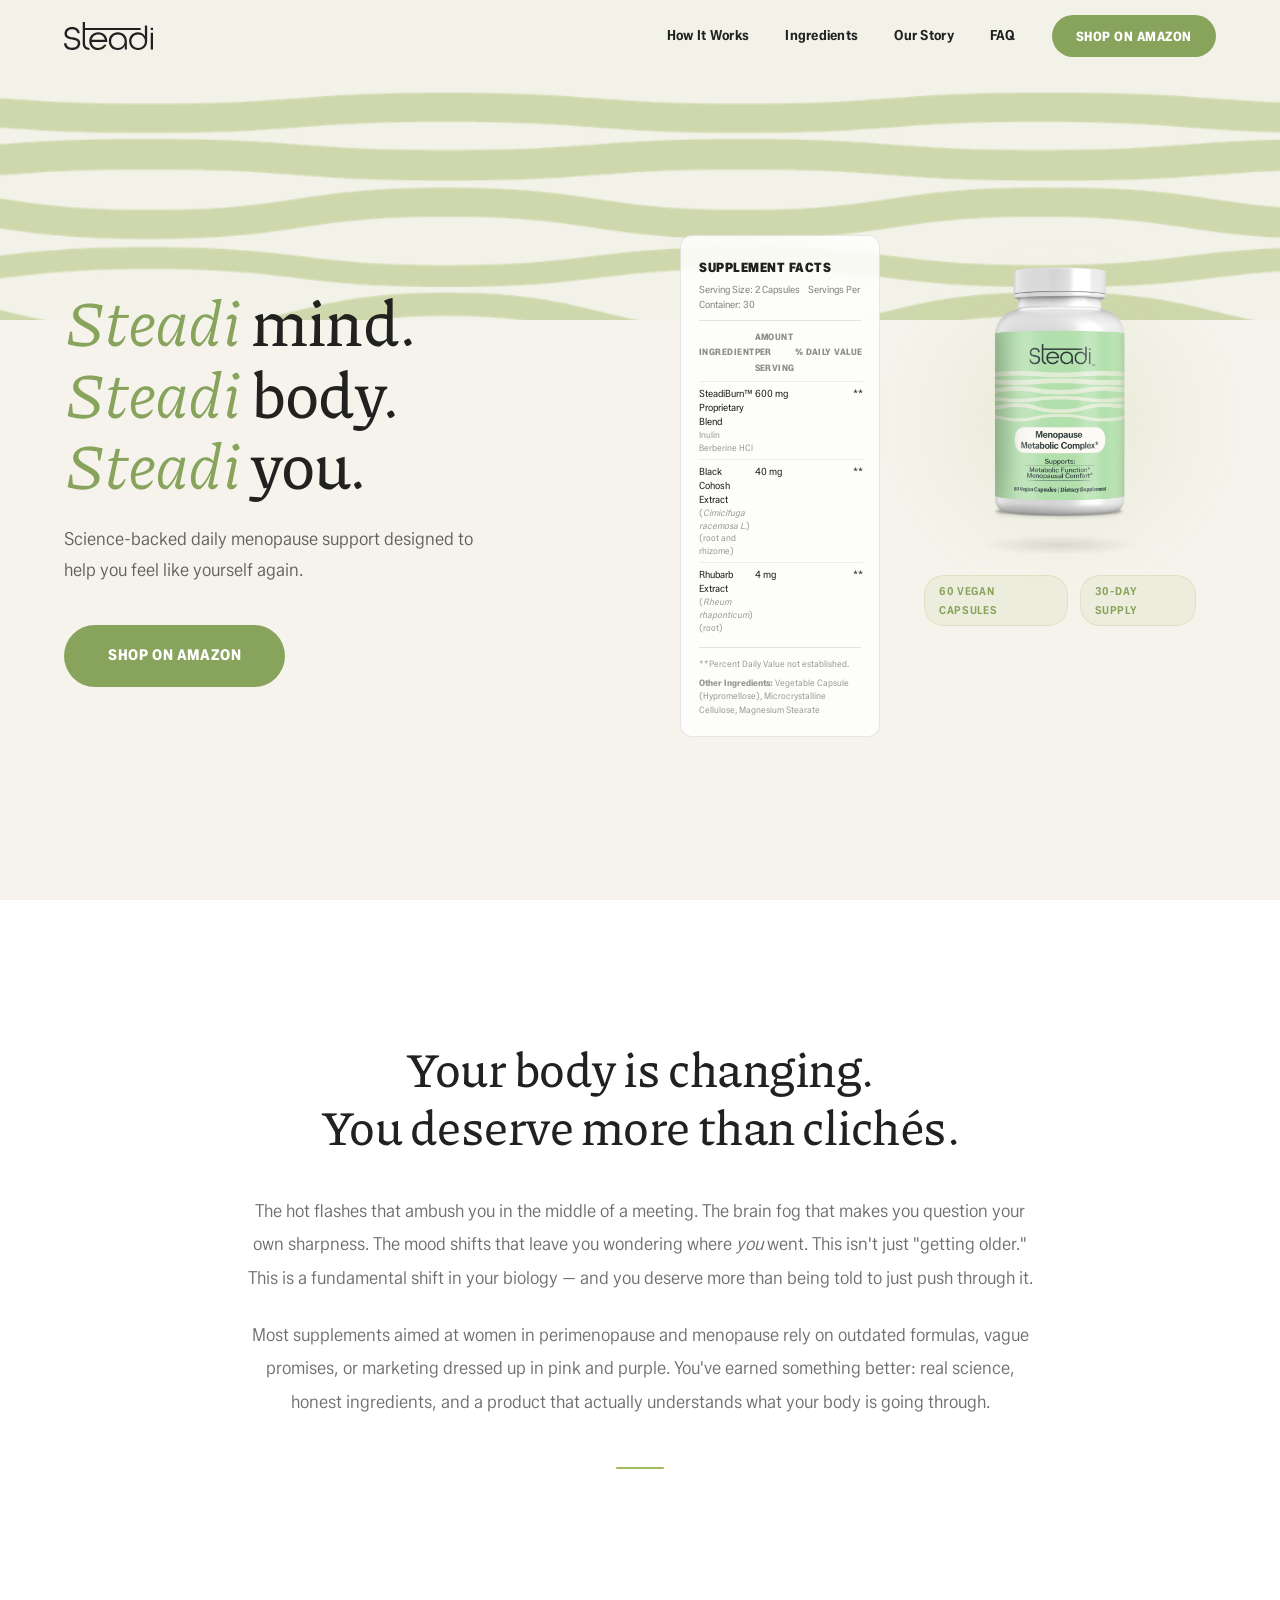
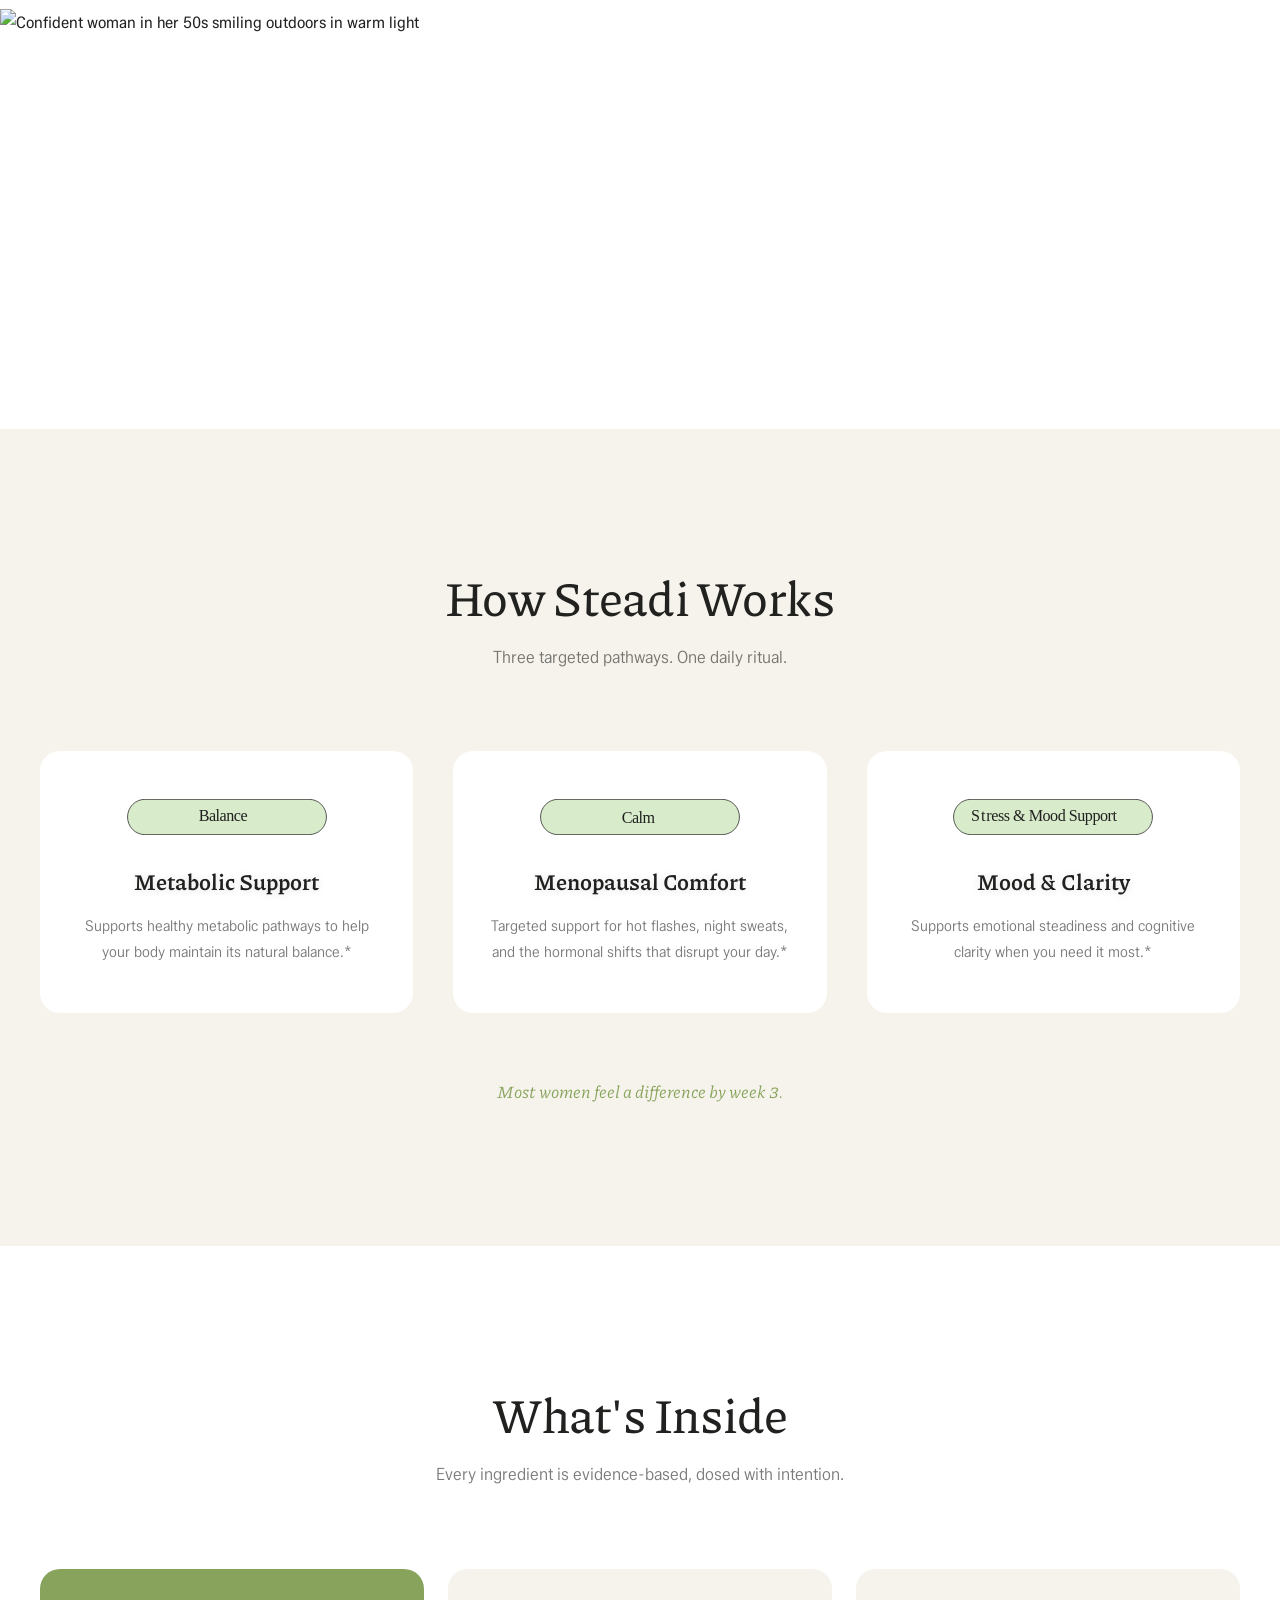
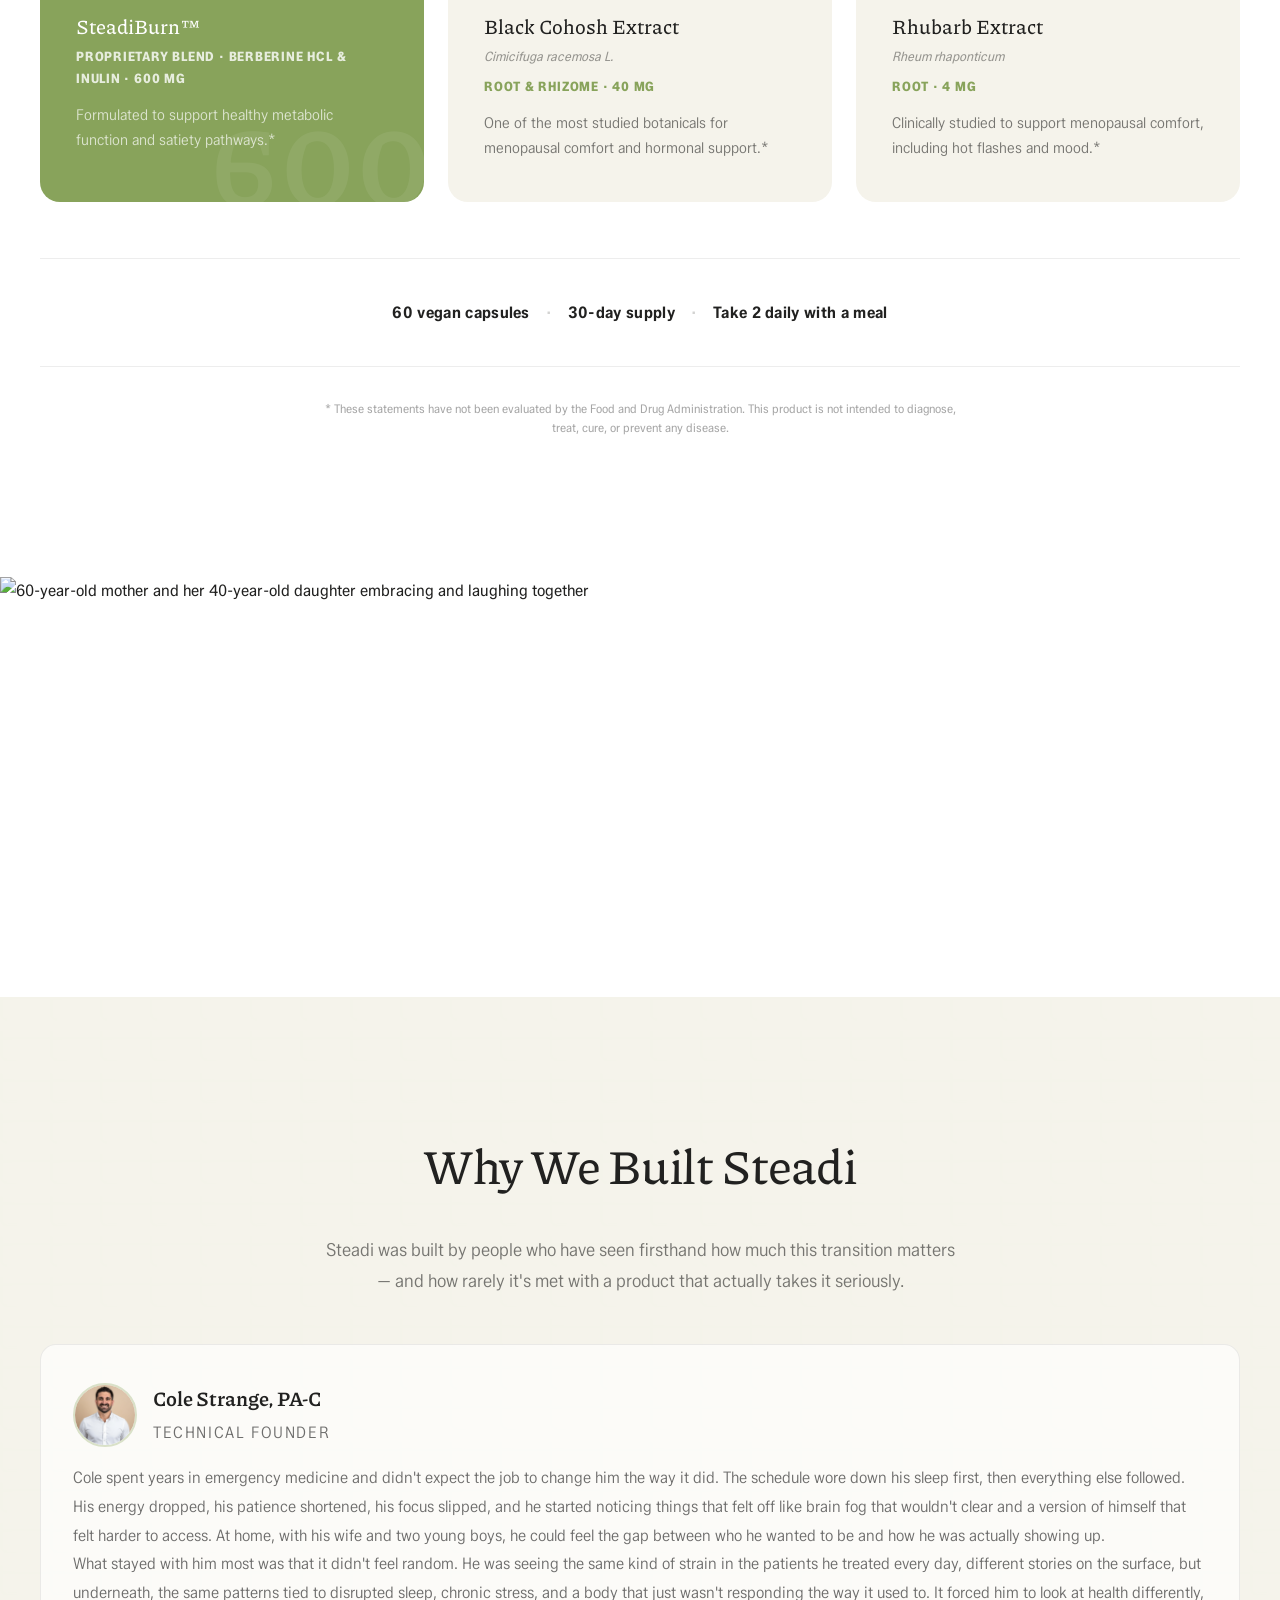
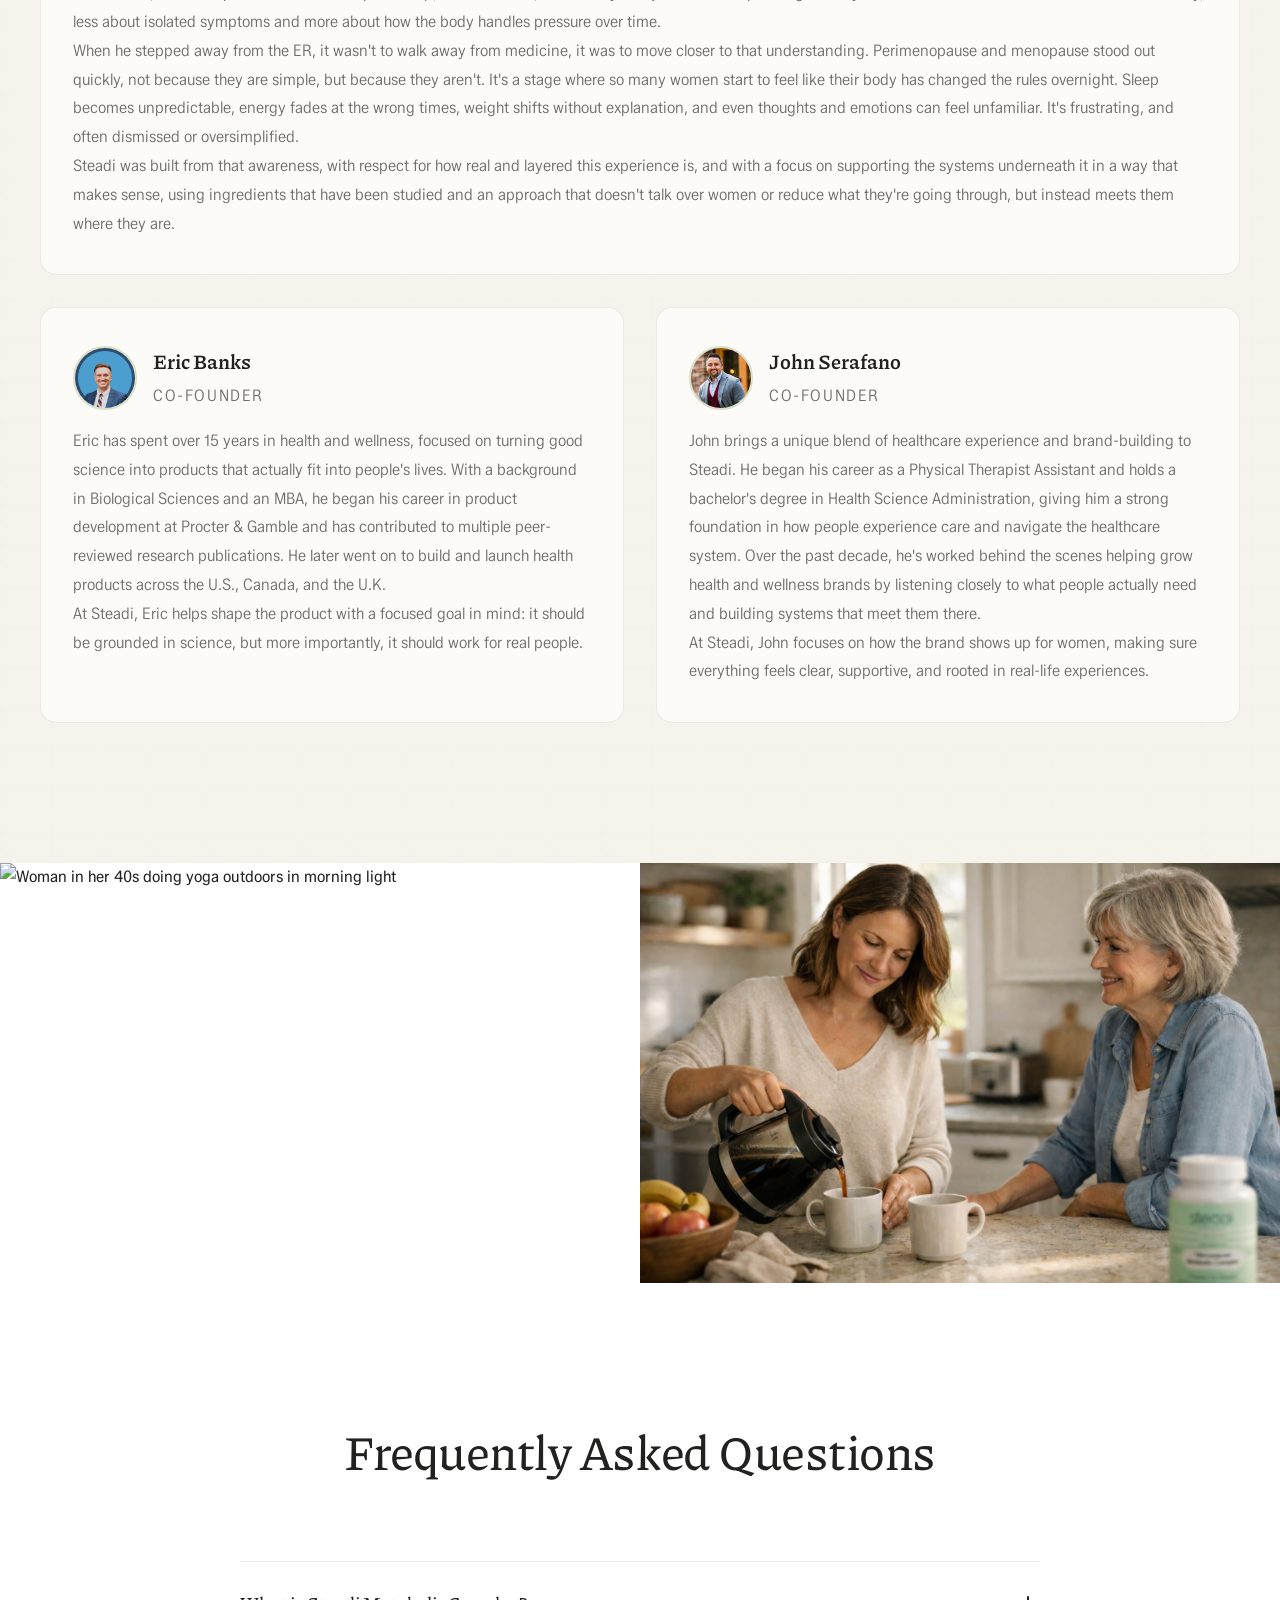
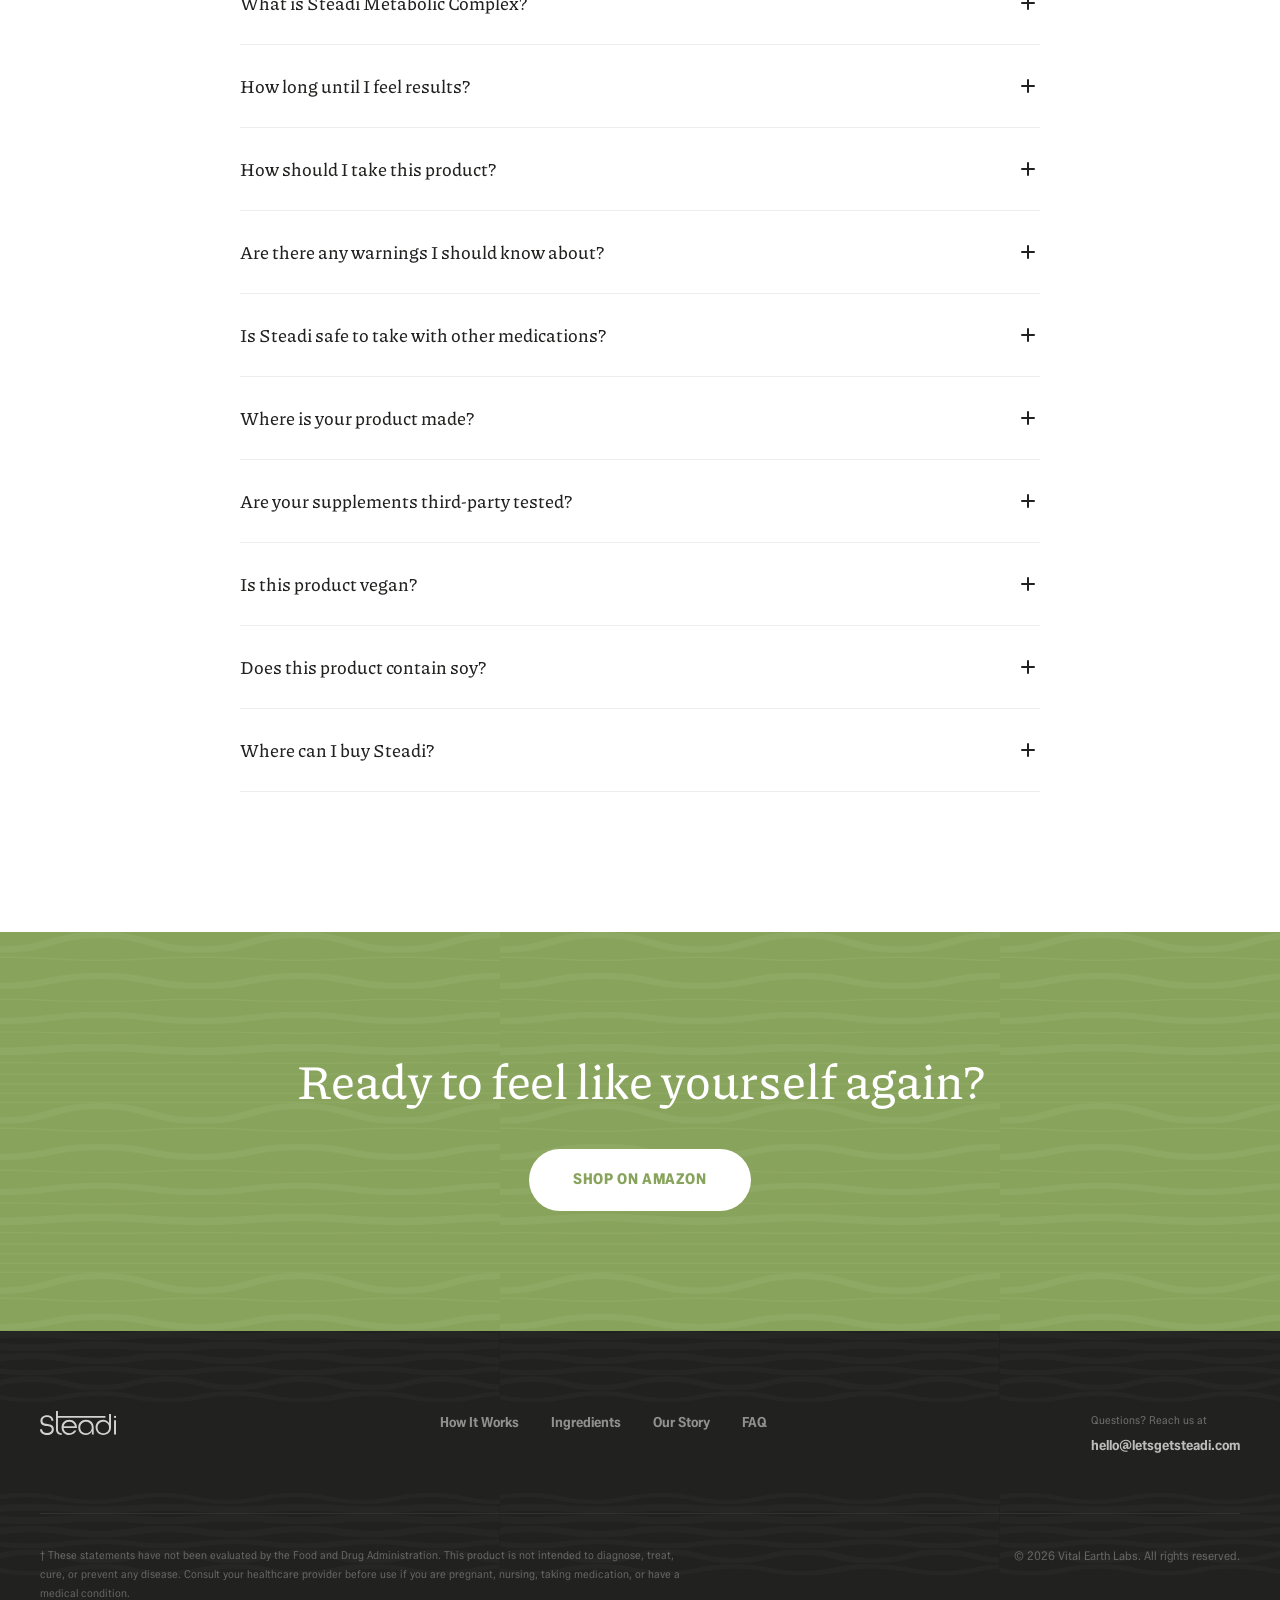
==== commit 8b2e8b76: "Update supplement facts panel to match full spec Adds % Daily Value column, corrects footnote to dou" ====
--- a/index.html
+++ b/index.html
@@ -71,33 +71,37 @@
         <div class="hero__product-inner">
           <div class="supp-facts">
             <p class="supp-facts__title">Supplement Facts</p>
-            <p class="supp-facts__serving">Serving Size 2 Capsules &middot; 30 Servings</p>
+            <p class="supp-facts__serving">Serving Size: 2 Capsules &nbsp;&nbsp; Servings Per Container: 30</p>
             <div class="supp-facts__divider"></div>
             <table class="supp-facts__table">
               <thead>
                 <tr>
                   <th>Ingredient</th>
-                  <th>Amount</th>
+                  <th>Amount Per Serving</th>
+                  <th>% Daily Value</th>
                 </tr>
               </thead>
               <tbody>
                 <tr>
-                  <td>SteadiBurn&trade; <em>(Berberine HCL, Inulin)</em></td>
+                  <td>SteadiBurn&trade; Proprietary Blend <em>Inulin</em> <em>Berberine HCl</em></td>
                   <td>600 mg</td>
+                  <td>**</td>
                 </tr>
                 <tr>
-                  <td>Black Cohosh Extract <em>(Root &amp; Rhizome)</em> <em>Cimicifuga racemosa L.</em></td>
+                  <td>Black Cohosh Extract <em>(<span class="supp-facts__latin">Cimicifuga racemosa L.</span>)</em> <em>(root and rhizome)</em></td>
                   <td>40 mg</td>
+                  <td>**</td>
                 </tr>
                 <tr>
-                  <td>Rhubarb Root Extract <em>Rheum rhaponticum</em></td>
+                  <td>Rhubarb Extract <em>(<span class="supp-facts__latin">Rheum rhaponticum</span>)</em> <em>(root)</em></td>
                   <td>4 mg</td>
+                  <td>**</td>
                 </tr>
               </tbody>
             </table>
             <div class="supp-facts__divider"></div>
-            <p class="supp-facts__footnote">* Daily value not established.</p>
-            <p class="supp-facts__other">Vegan capsule &middot; No artificial fillers &middot; Made in the USA</p>
+            <p class="supp-facts__footnote">**Percent Daily Value not established.</p>
+            <p class="supp-facts__other"><strong>Other Ingredients:</strong> Vegetable Capsule (Hypromellose), Microcrystalline Cellulose, Magnesium Stearate</p>
           </div>
 
           <div class="product-showcase">
--- a/css/styles.css
+++ b/css/styles.css
@@ -513,6 +513,10 @@
   font-style: normal;
   font-size: 9px;
   color: rgba(33, 33, 32, 0.45);
+}
+
+.supp-facts__latin {
+  font-style: italic;
 }
 
 .supp-facts__footnote {
@@ -780,6 +784,20 @@
   line-height: 1.7;
   color: rgba(33, 33, 32, 0.6);
   font-weight: 300;
+}
+
+.benefit-card__tag {
+  display: inline-block;
+  font-family: var(--font-body);
+  font-size: 11px;
+  font-weight: 700;
+  letter-spacing: 0.1em;
+  text-transform: uppercase;
+  background-color: #d4edda;
+  color: #2d6a4f;
+  border-radius: 20px;
+  padding: 5px 14px;
+  margin-bottom: 18px;
 }
 
 .how-it-works__note {
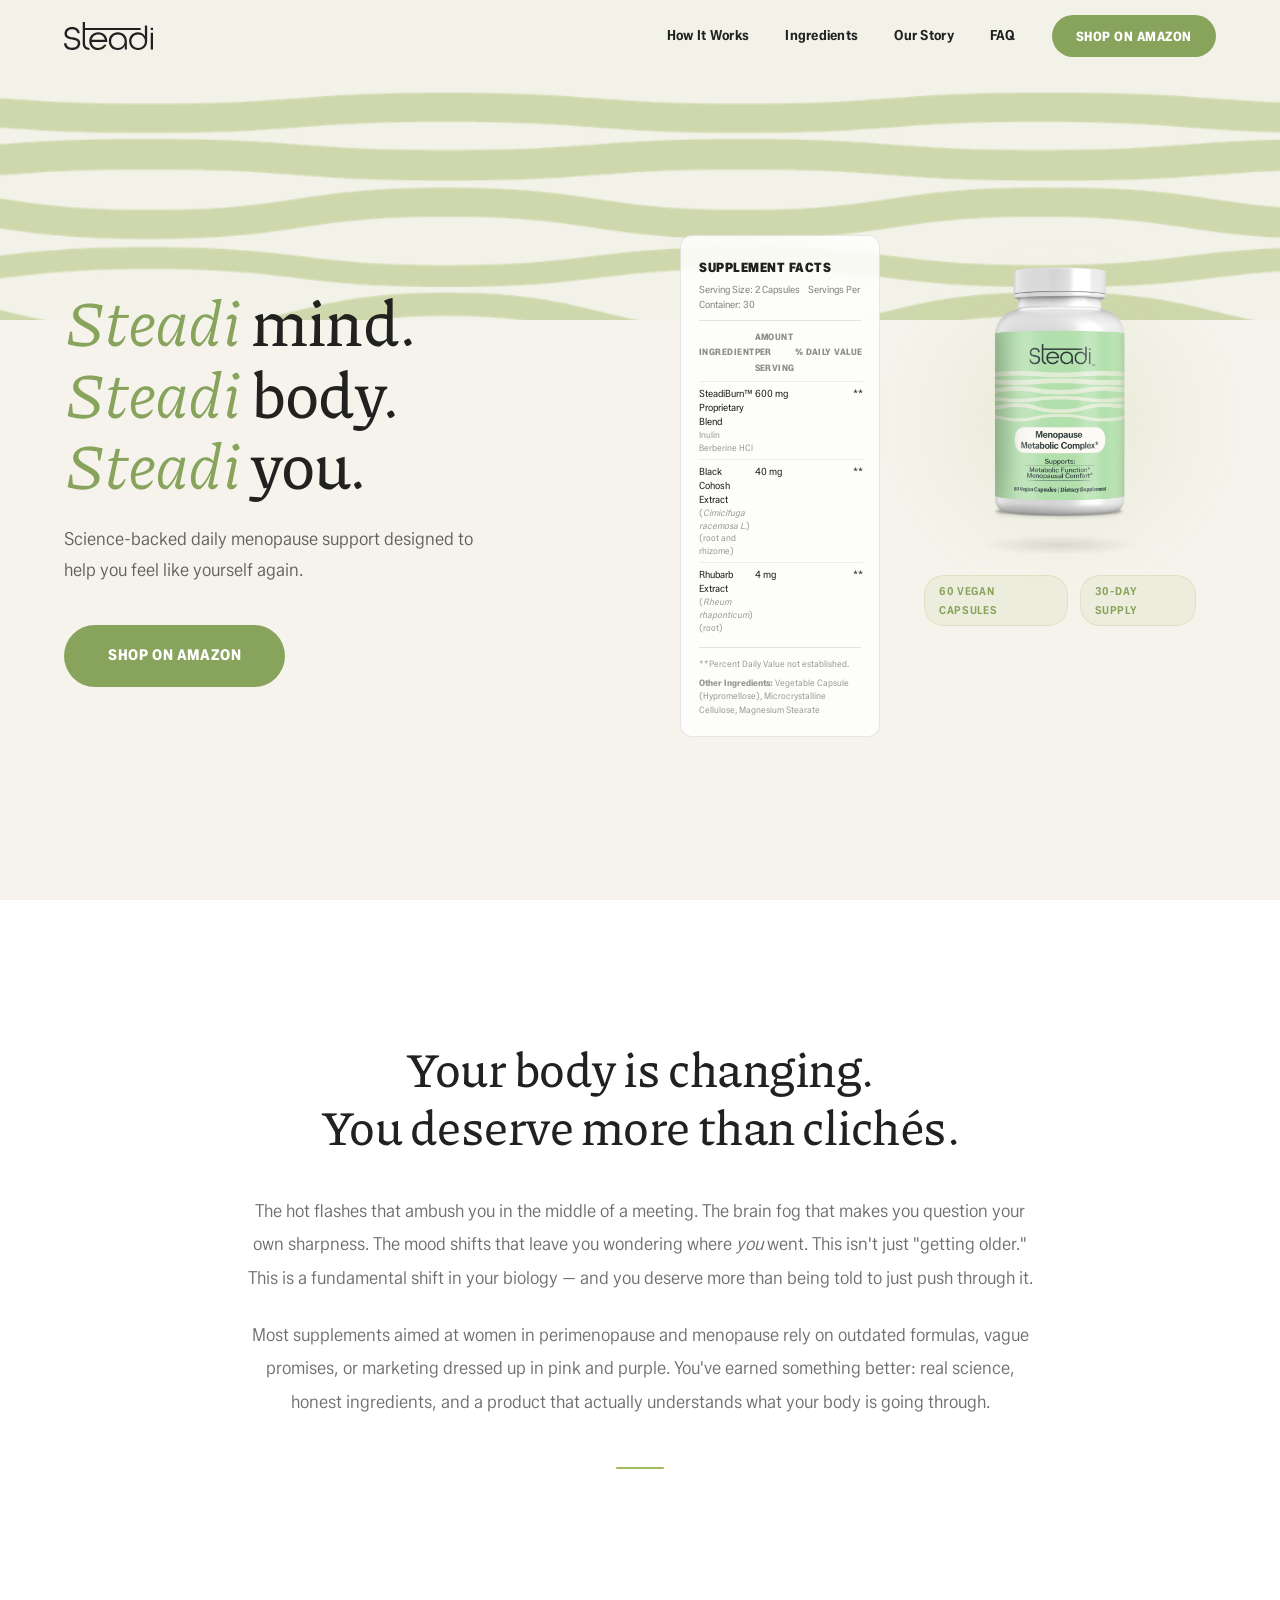
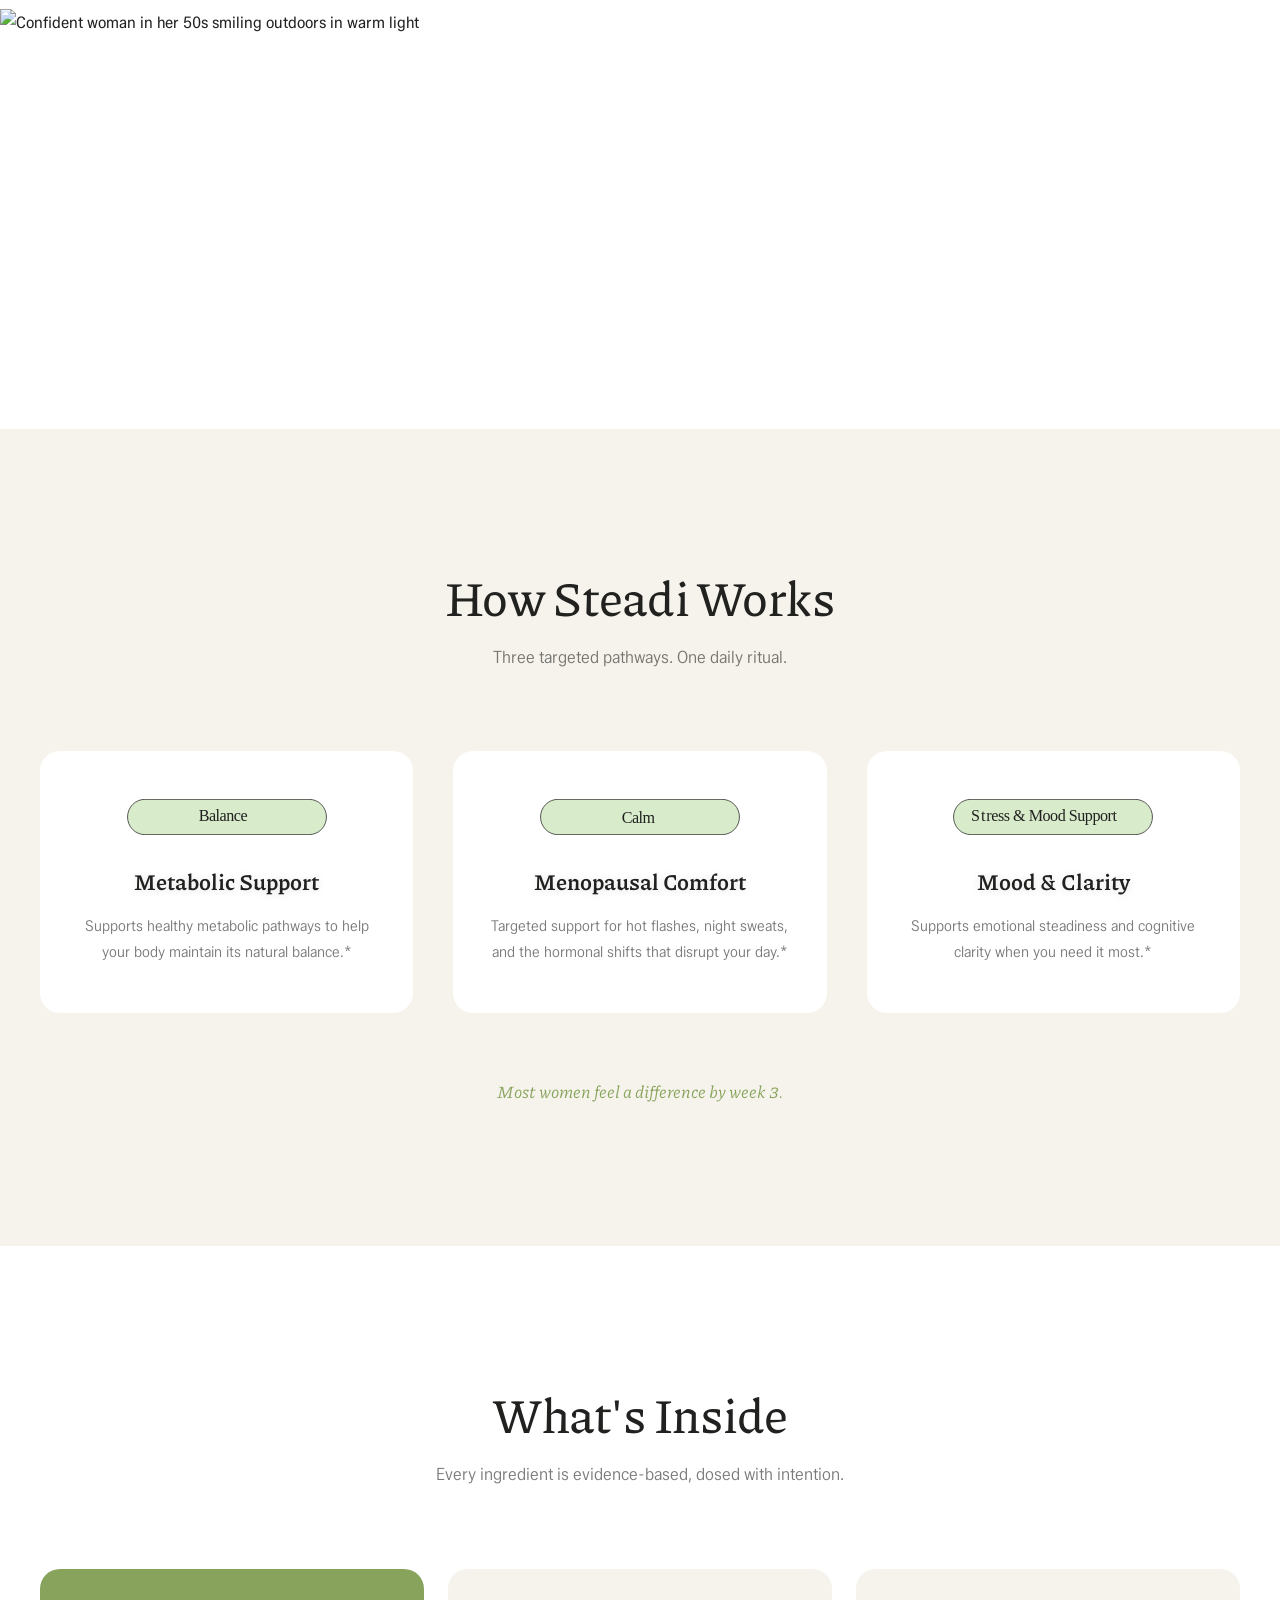
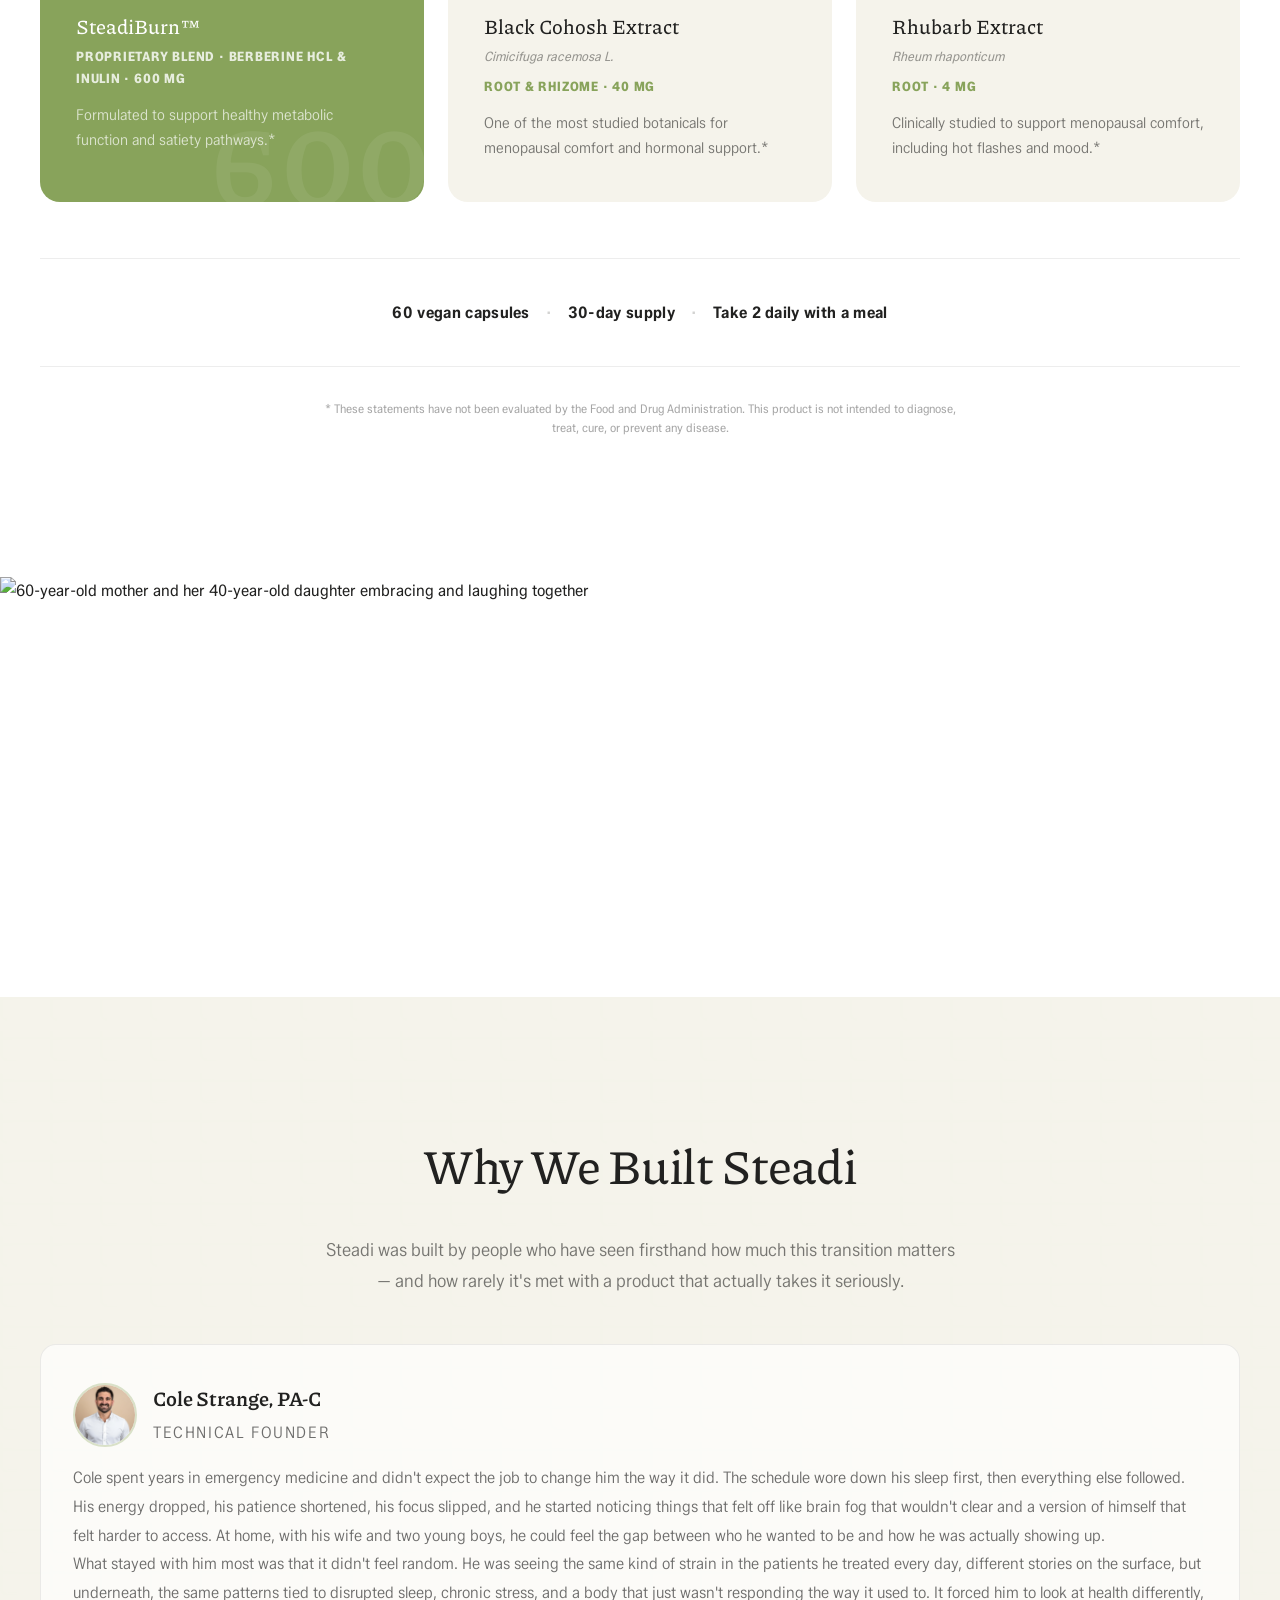
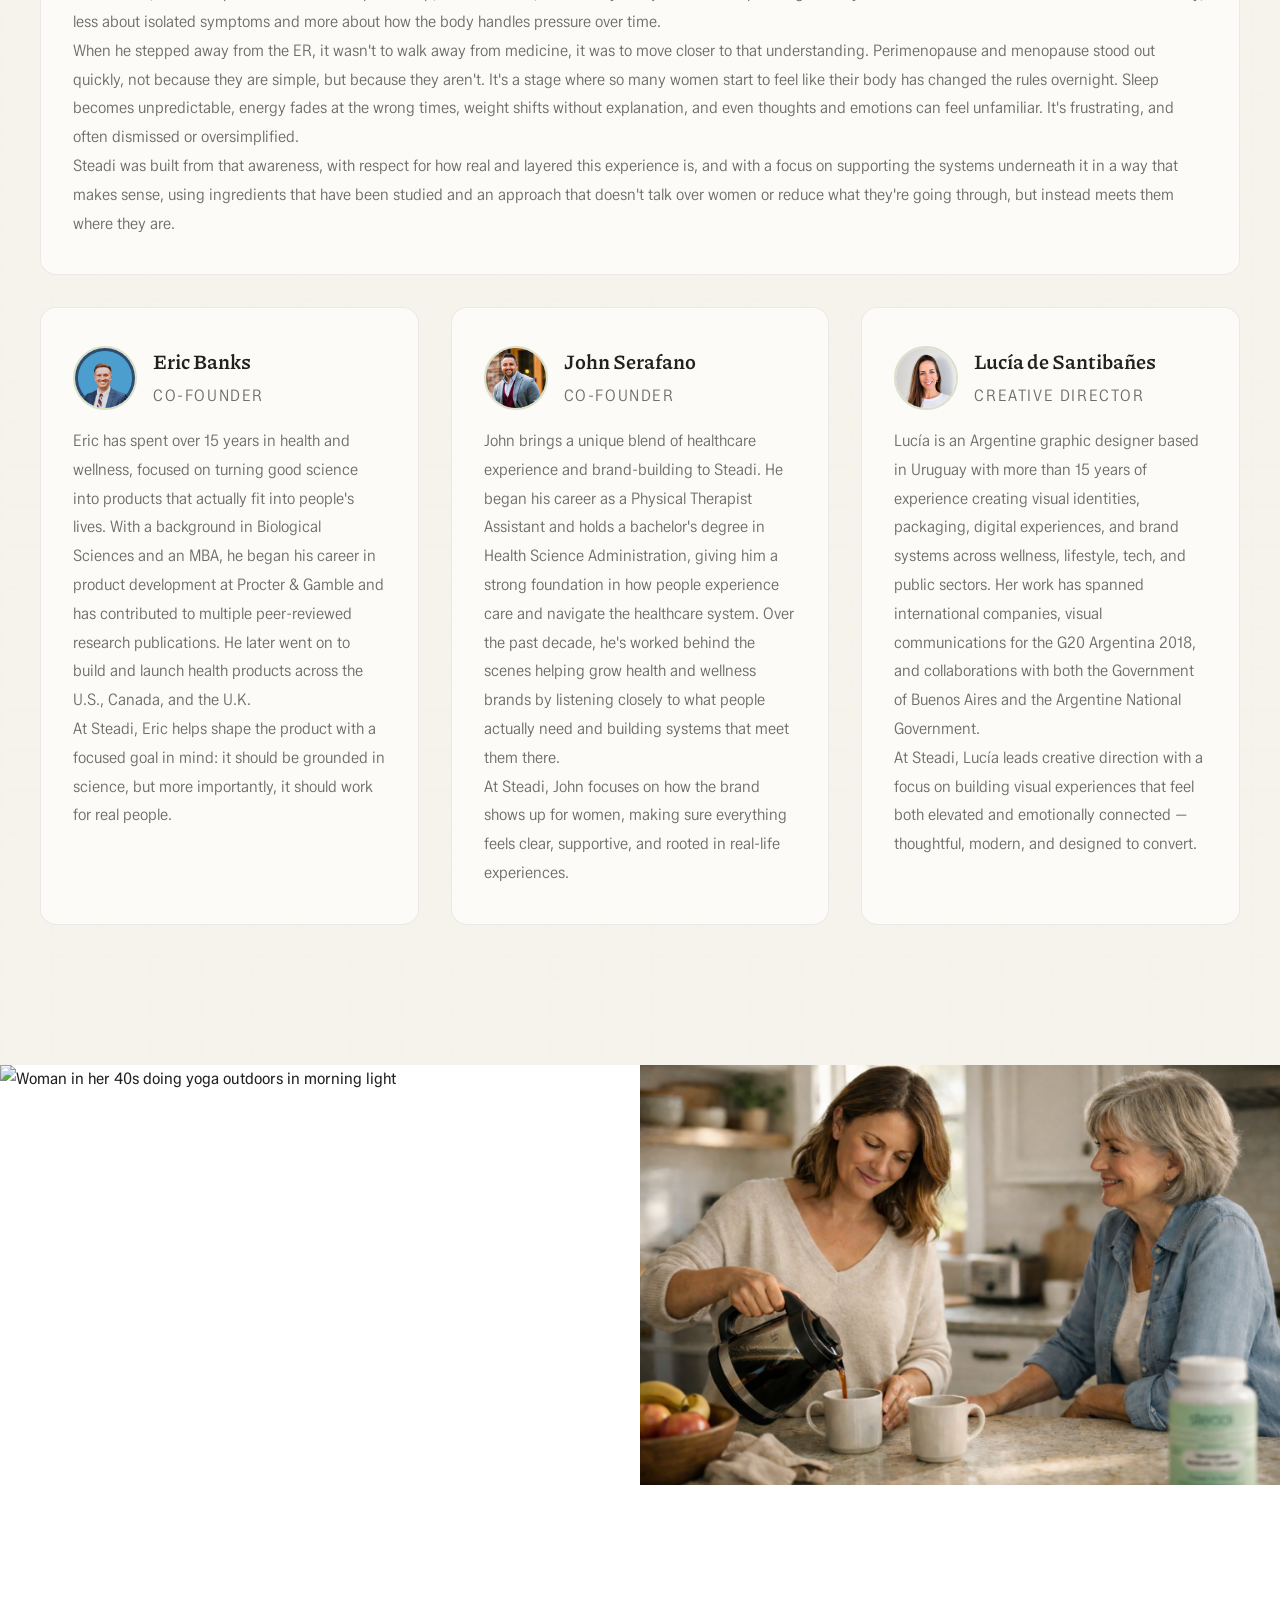
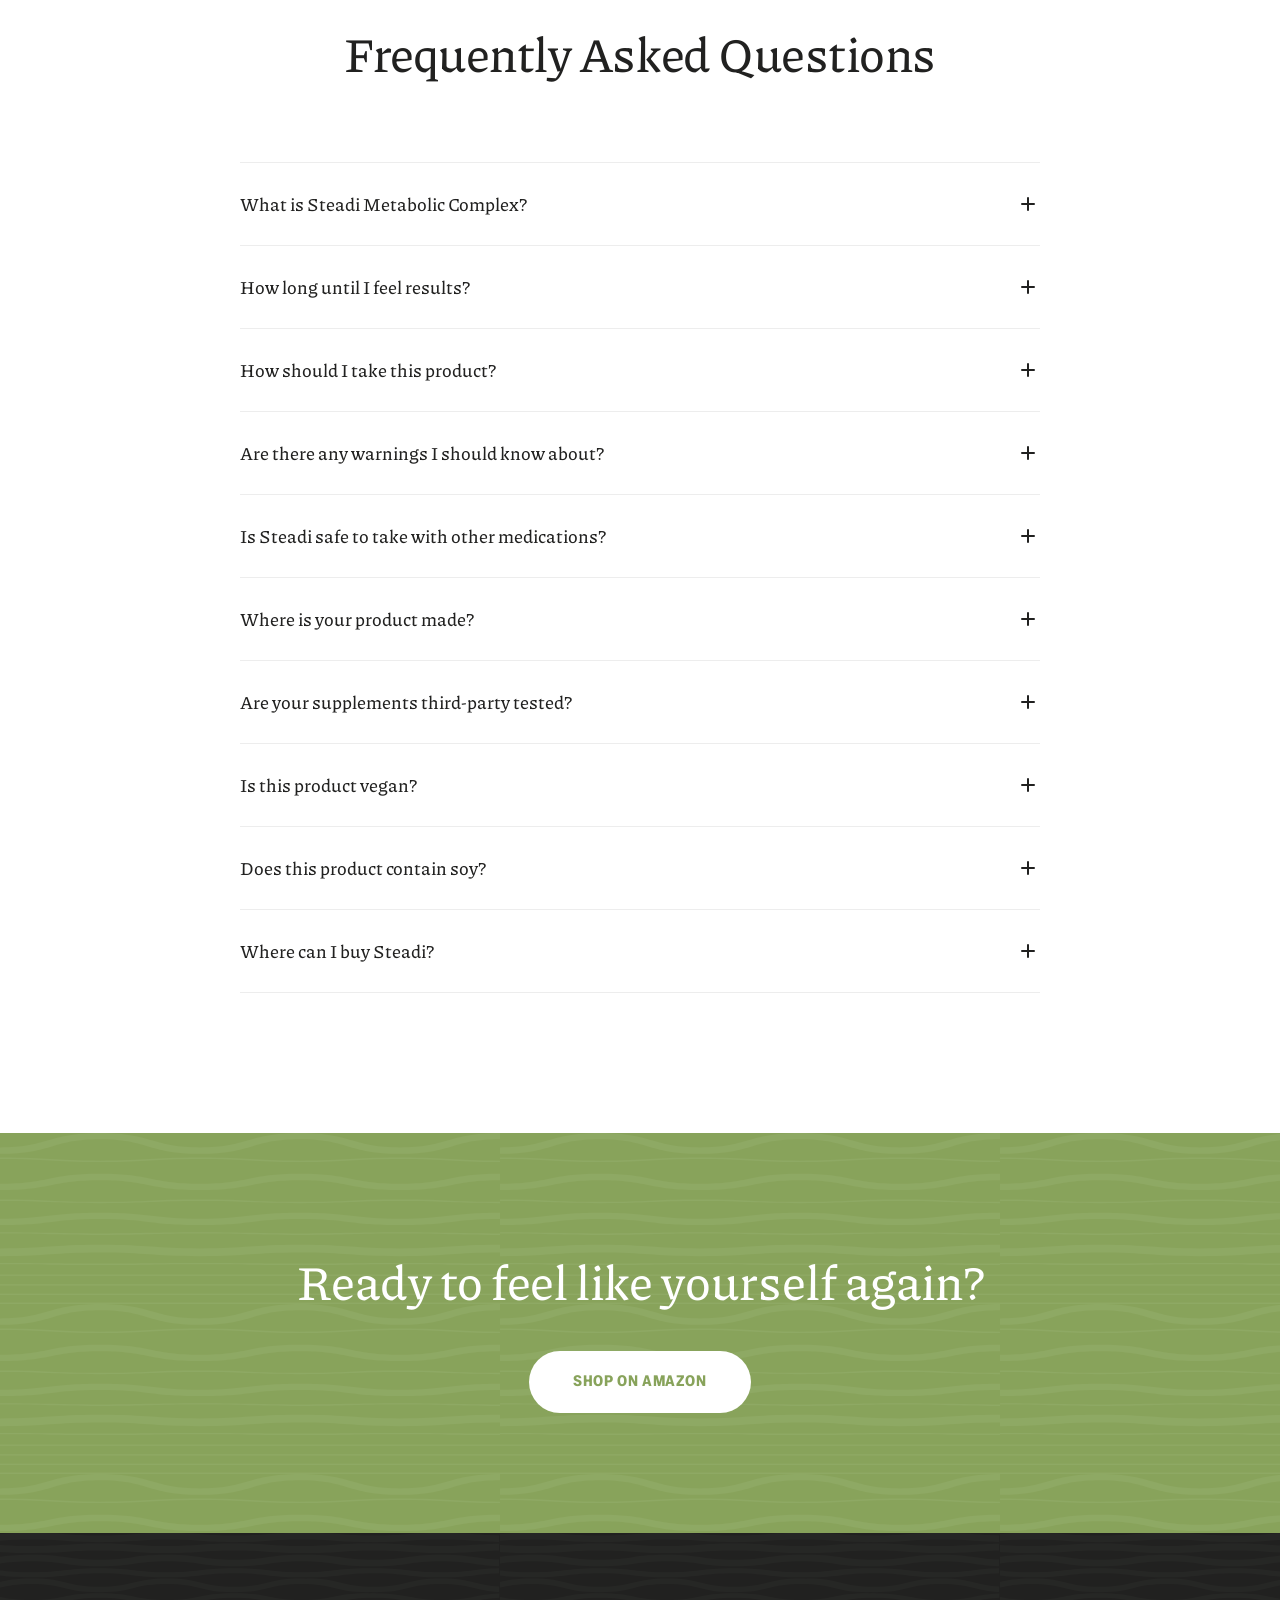
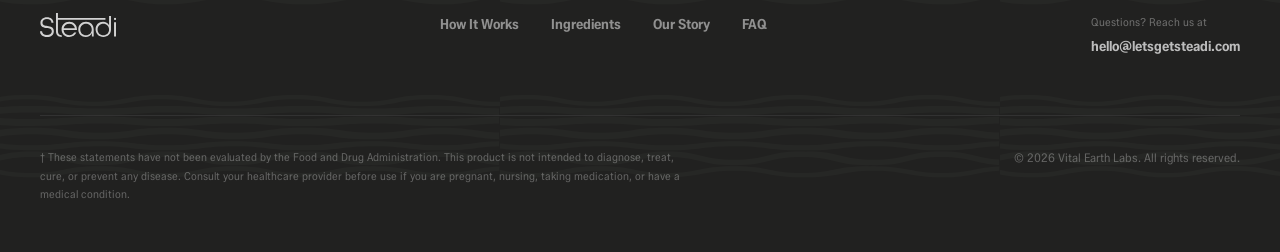
==== commit 4cdc1076: "Add Lucía de Santibañes to team section, reorganize headshots - Add Lucía's founder card with conden" ====
--- a/index.html
+++ b/index.html
@@ -257,7 +257,7 @@
       <div class="founders-grid">
         <div class="founder-card founder-card--full reveal reveal-delay-2">
           <div class="founder-card__header">
-            <img src="assets/lifestyle/Cole.jpeg" alt="Cole Strange" class="founder-card__avatar founder-card__avatar--cole">
+            <img src="assets/team/Cole.jpeg" alt="Cole Strange" class="founder-card__avatar founder-card__avatar--cole">
             <div>
               <h3 class="founder-card__name">Cole Strange, PA-C</h3>
               <p class="founder-card__role">Technical Founder</p>
@@ -270,7 +270,7 @@
         </div>
         <div class="founder-card reveal reveal-delay-3">
           <div class="founder-card__header">
-            <img src="assets/lifestyle/Eric.png" alt="Eric Banks" class="founder-card__avatar founder-card__avatar--eric">
+            <img src="assets/team/Eric.png" alt="Eric Banks" class="founder-card__avatar founder-card__avatar--eric">
             <div>
               <h3 class="founder-card__name">Eric Banks</h3>
               <p class="founder-card__role">Co-Founder</p>
@@ -281,7 +281,7 @@
         </div>
         <div class="founder-card reveal reveal-delay-3">
           <div class="founder-card__header">
-            <img src="assets/lifestyle/John.png" alt="John Serafano" class="founder-card__avatar founder-card__avatar--john">
+            <img src="assets/team/John.png" alt="John Serafano" class="founder-card__avatar founder-card__avatar--john">
             <div>
               <h3 class="founder-card__name">John Serafano</h3>
               <p class="founder-card__role">Co-Founder</p>
@@ -289,6 +289,17 @@
           </div>
           <p>John brings a unique blend of healthcare experience and brand-building to Steadi. He began his career as a Physical Therapist Assistant and holds a bachelor's degree in Health Science Administration, giving him a strong foundation in how people experience care and navigate the healthcare system. Over the past decade, he's worked behind the scenes helping grow health and wellness brands by listening closely to what people actually need and building systems that meet them there.</p>
           <p>At Steadi, John focuses on how the brand shows up for women, making sure everything feels clear, supportive, and rooted in real-life experiences.</p>
+        </div>
+        <div class="founder-card reveal reveal-delay-3">
+          <div class="founder-card__header">
+            <img src="assets/team/Lucia.jpg" alt="Lucía de Santibañes" class="founder-card__avatar founder-card__avatar--lucia">
+            <div>
+              <h3 class="founder-card__name">Lucía de Santibañes</h3>
+              <p class="founder-card__role">Creative Director</p>
+            </div>
+          </div>
+          <p>Lucía is an Argentine graphic designer based in Uruguay with more than 15 years of experience creating visual identities, packaging, digital experiences, and brand systems across wellness, lifestyle, tech, and public sectors. Her work has spanned international companies, visual communications for the G20 Argentina 2018, and collaborations with both the Government of Buenos Aires and the Argentine National Government.</p>
+          <p>At Steadi, Lucía leads creative direction with a focus on building visual experiences that feel both elevated and emotionally connected — thoughtful, modern, and designed to convert.</p>
         </div>
       </div>
     </div>
--- a/css/styles.css
+++ b/css/styles.css
@@ -1230,7 +1230,7 @@
 
 .founders-grid {
   display: grid;
-  grid-template-columns: 1fr 1fr;
+  grid-template-columns: 1fr 1fr 1fr;
   gap: 32px;
   text-align: left;
 }
@@ -1265,6 +1265,7 @@
 .founder-card__avatar--cole  { object-position: center 12%; }
 .founder-card__avatar--eric  { object-position: center 8%; }
 .founder-card__avatar--john  { object-position: center 15%; }
+.founder-card__avatar--lucia { object-position: center 10%; }
 
 .founder-card__name {
   font-family: var(--font-heading);
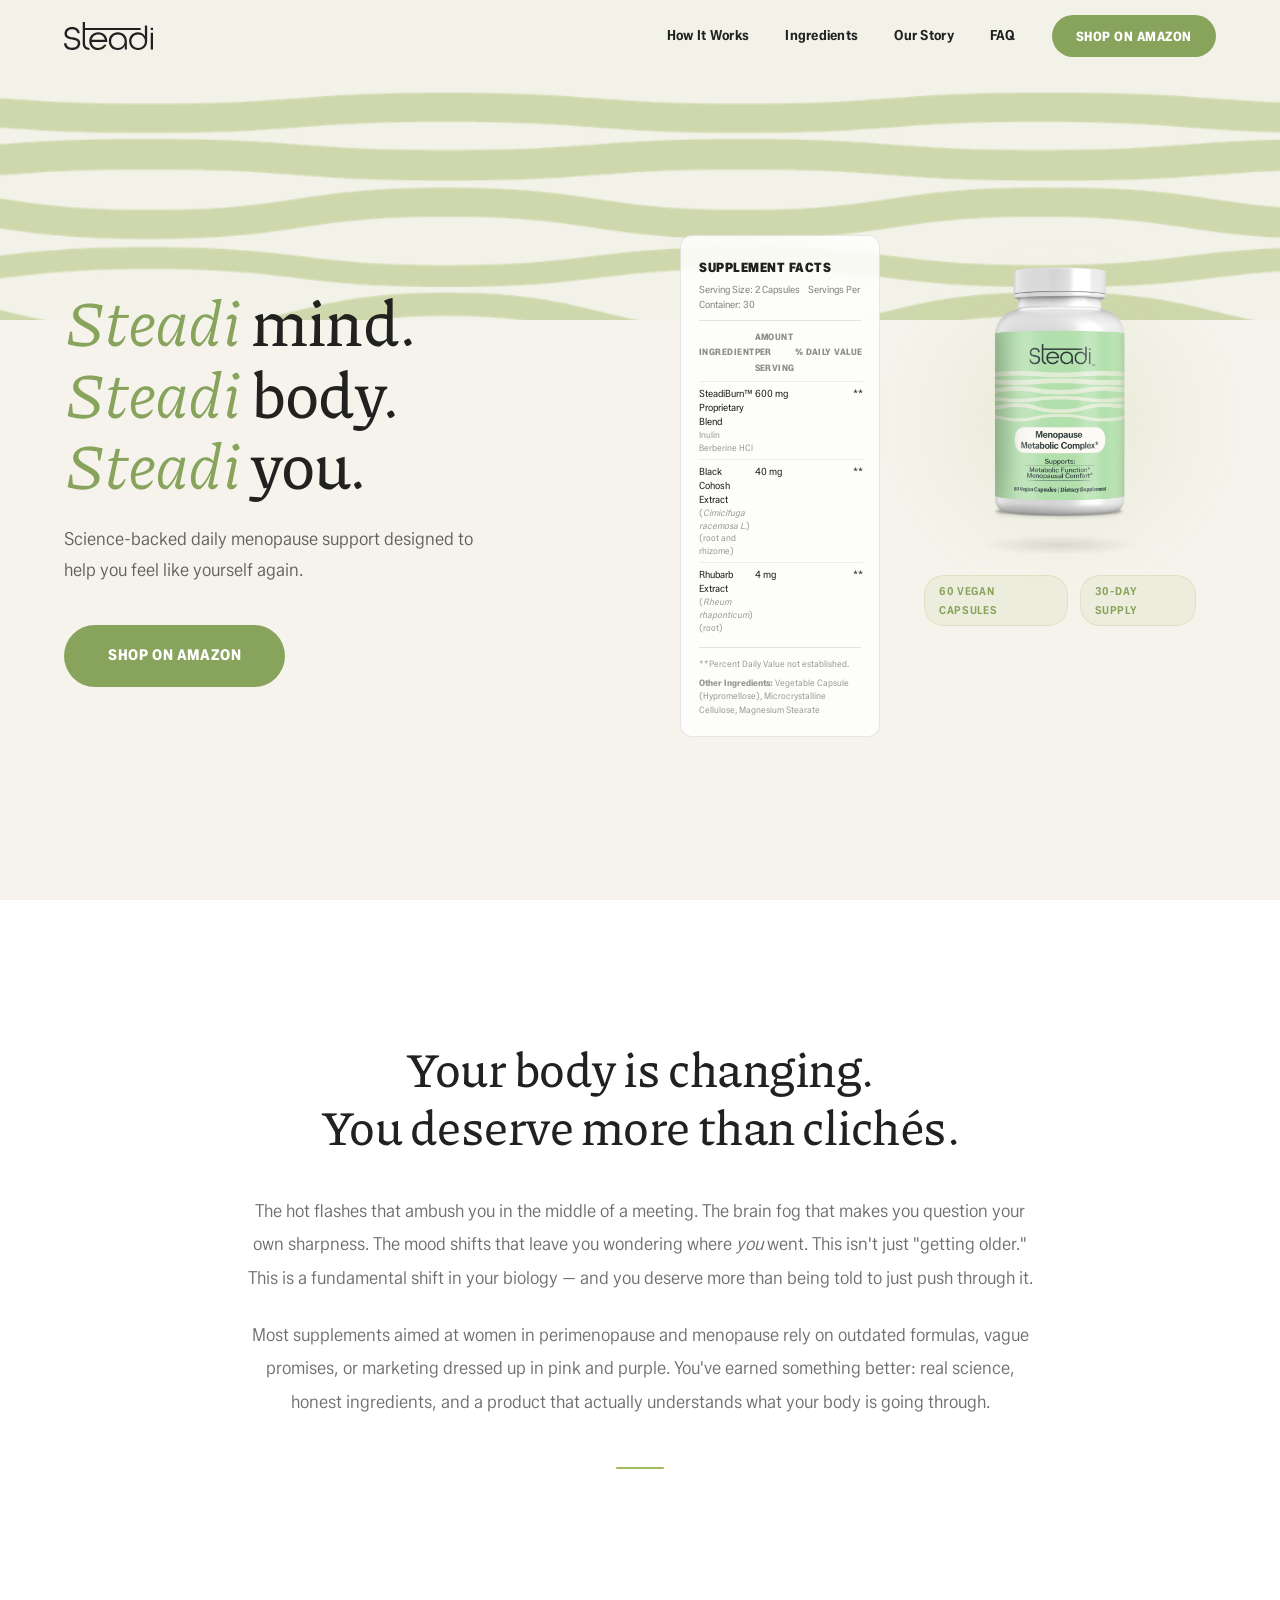
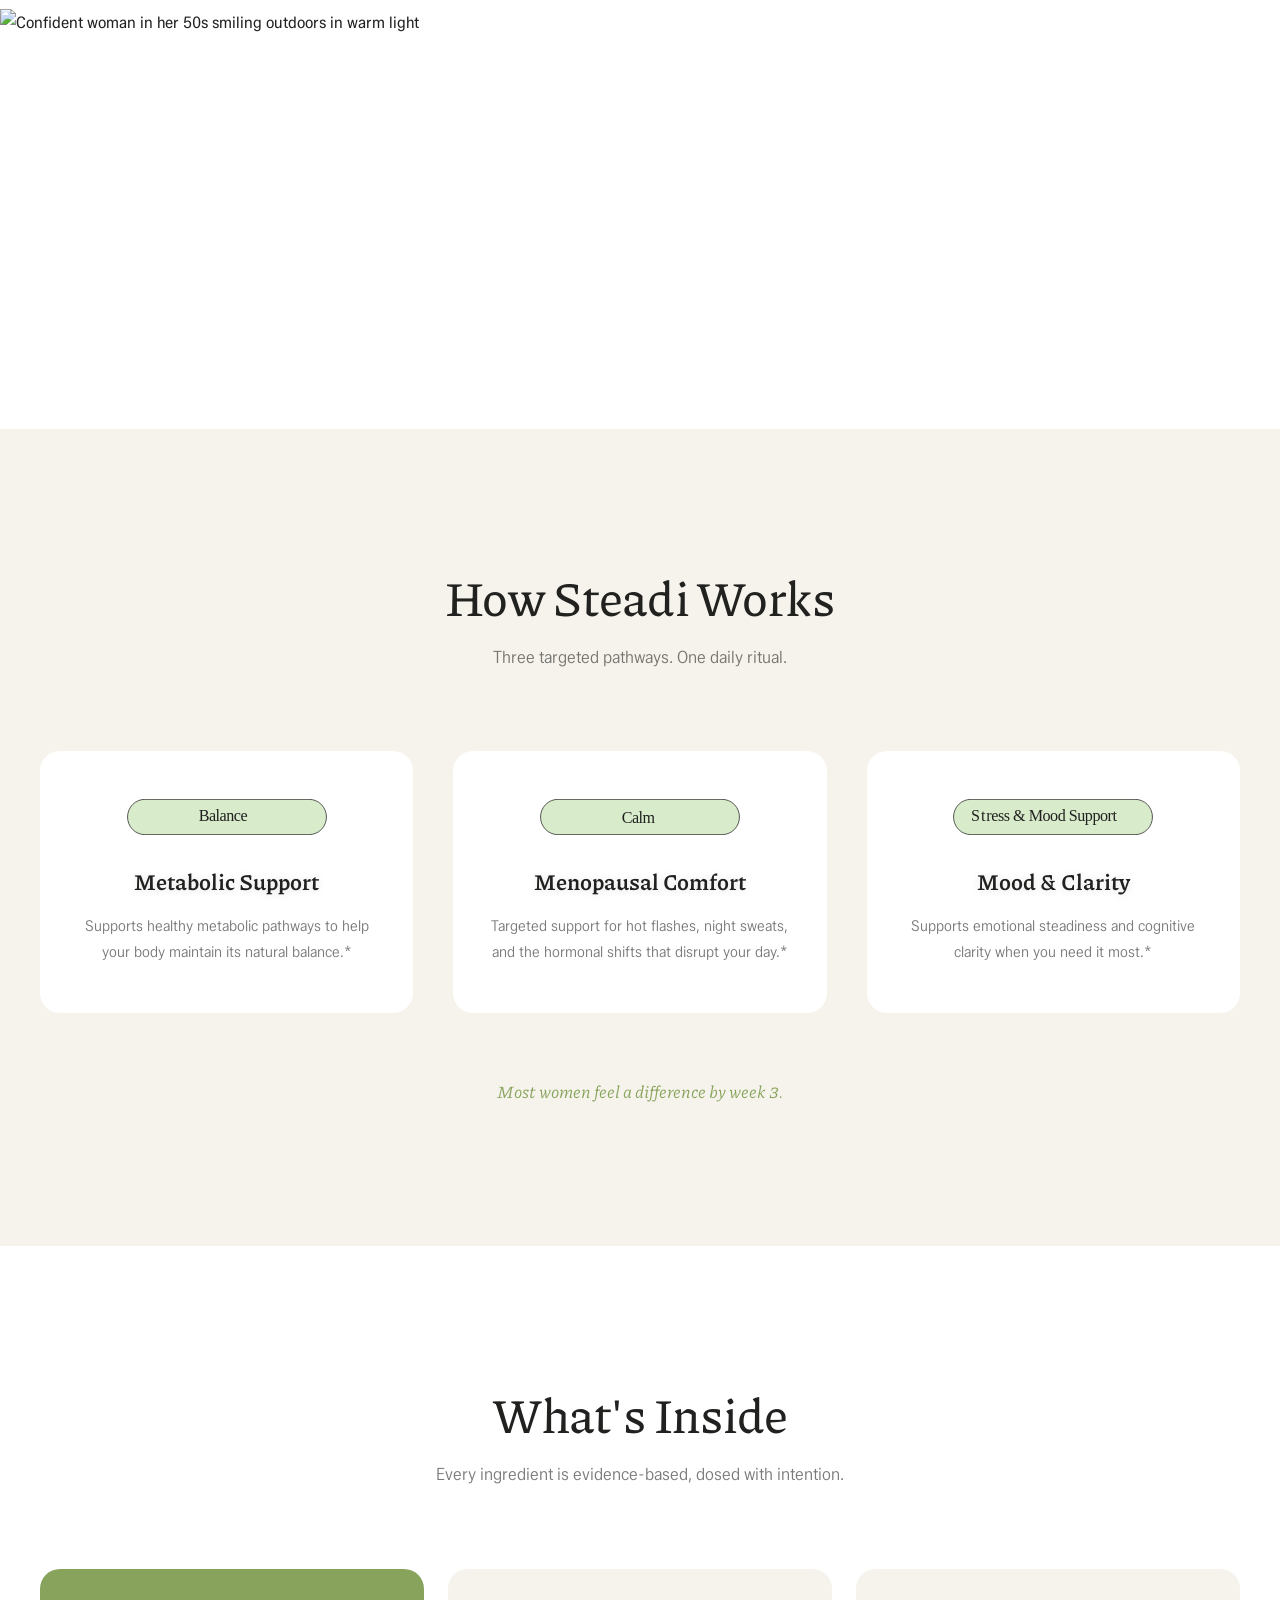
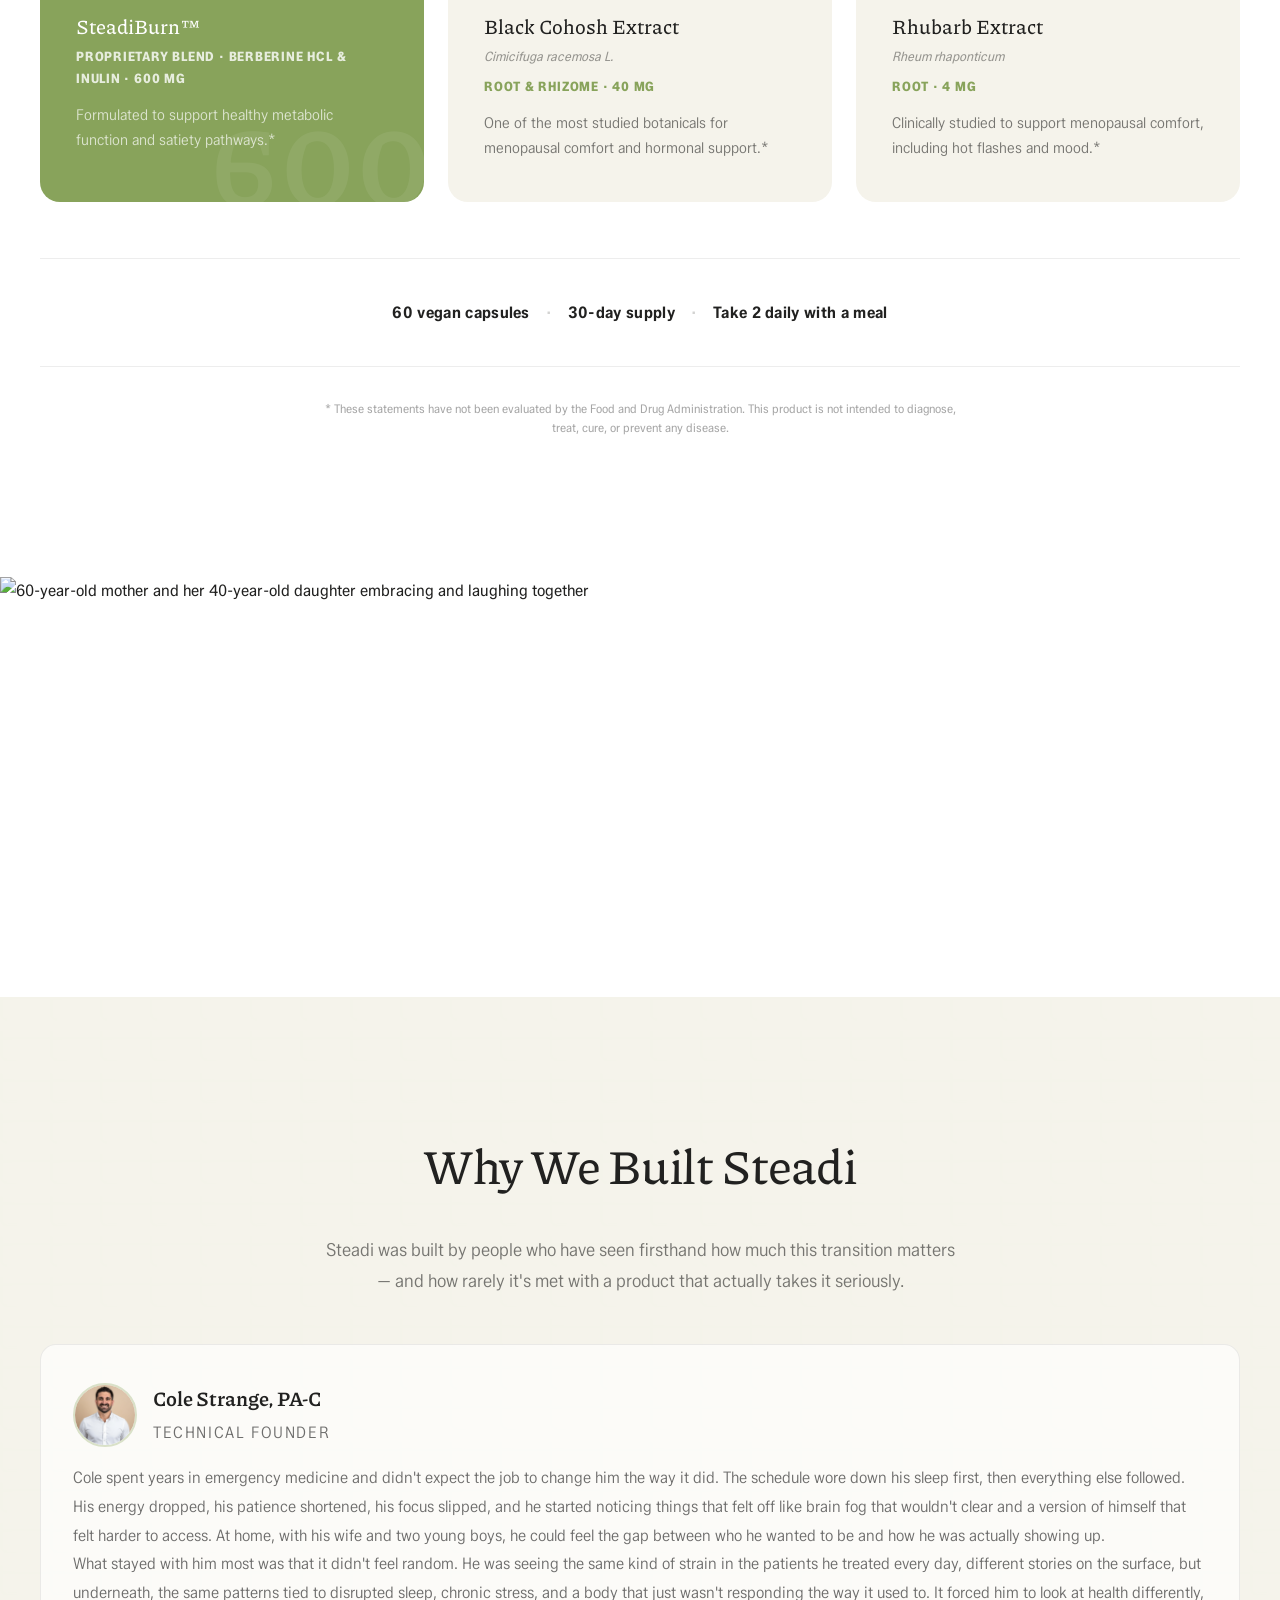
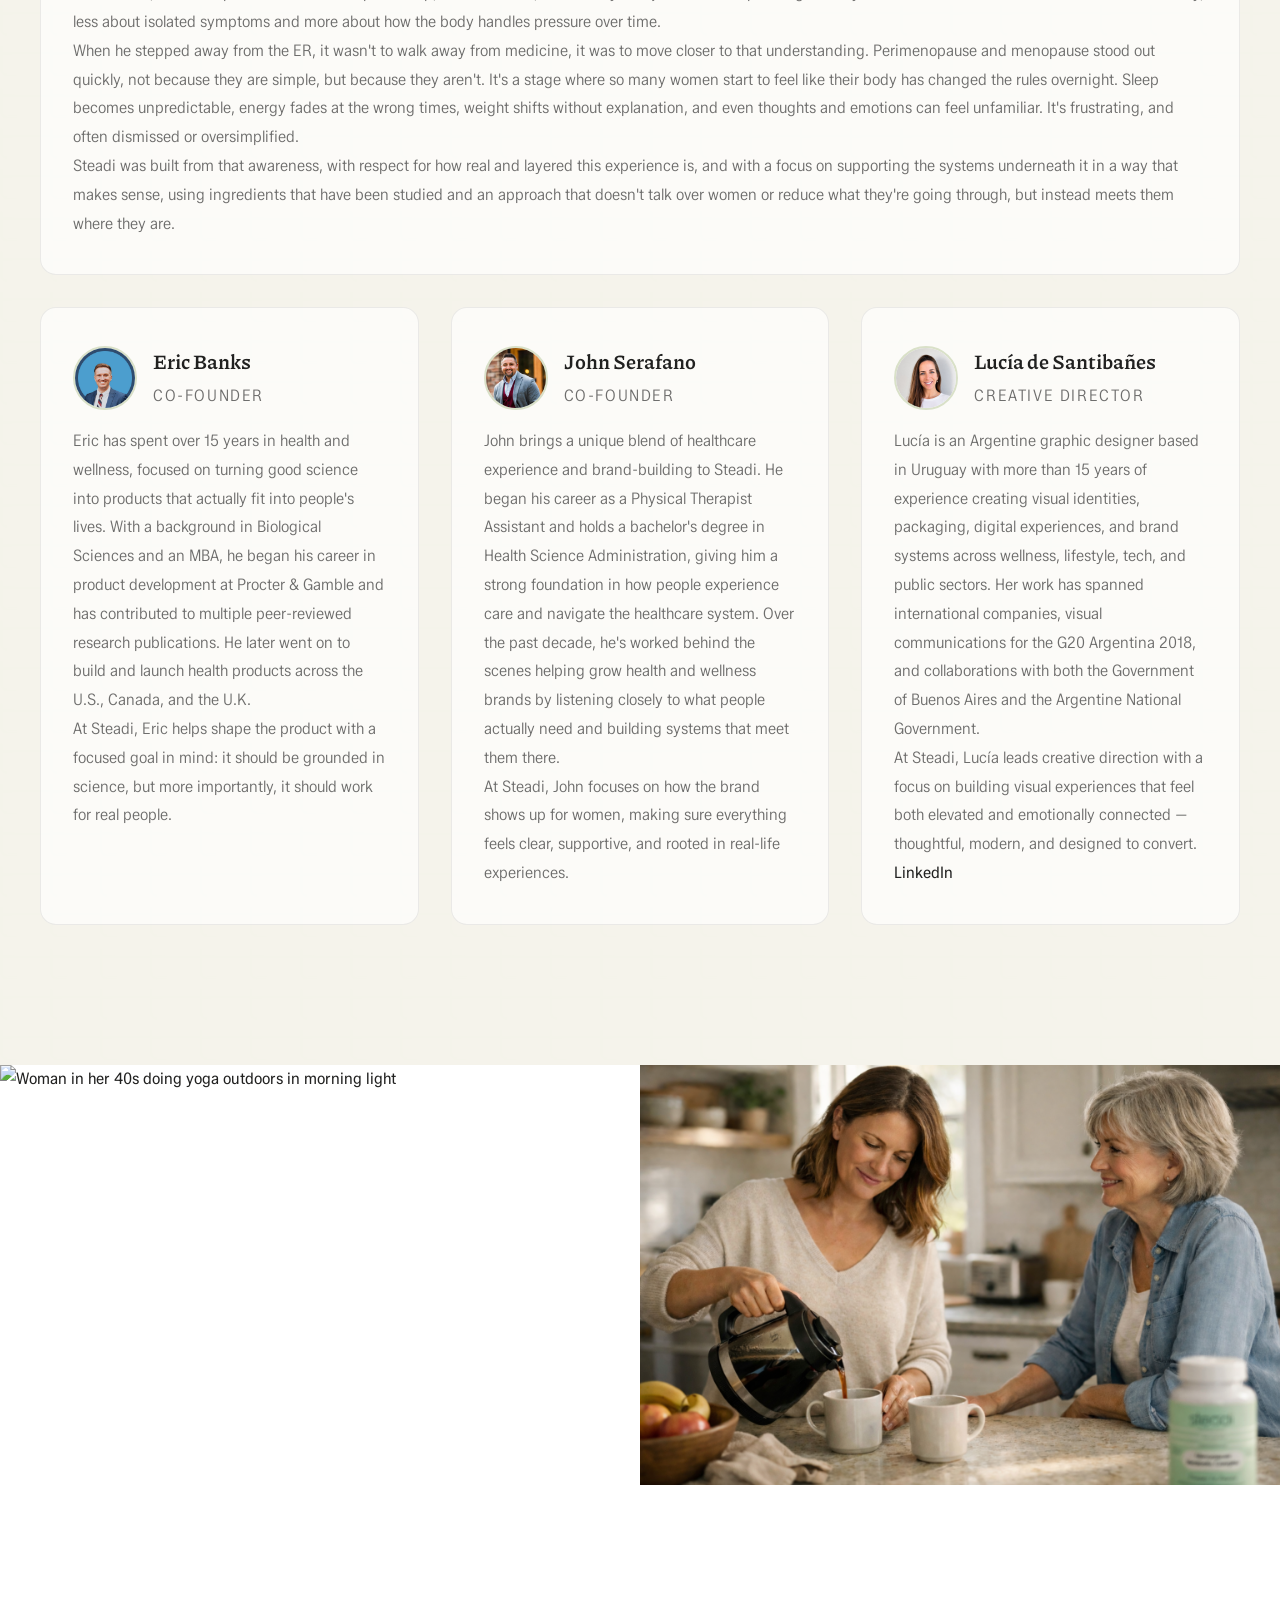
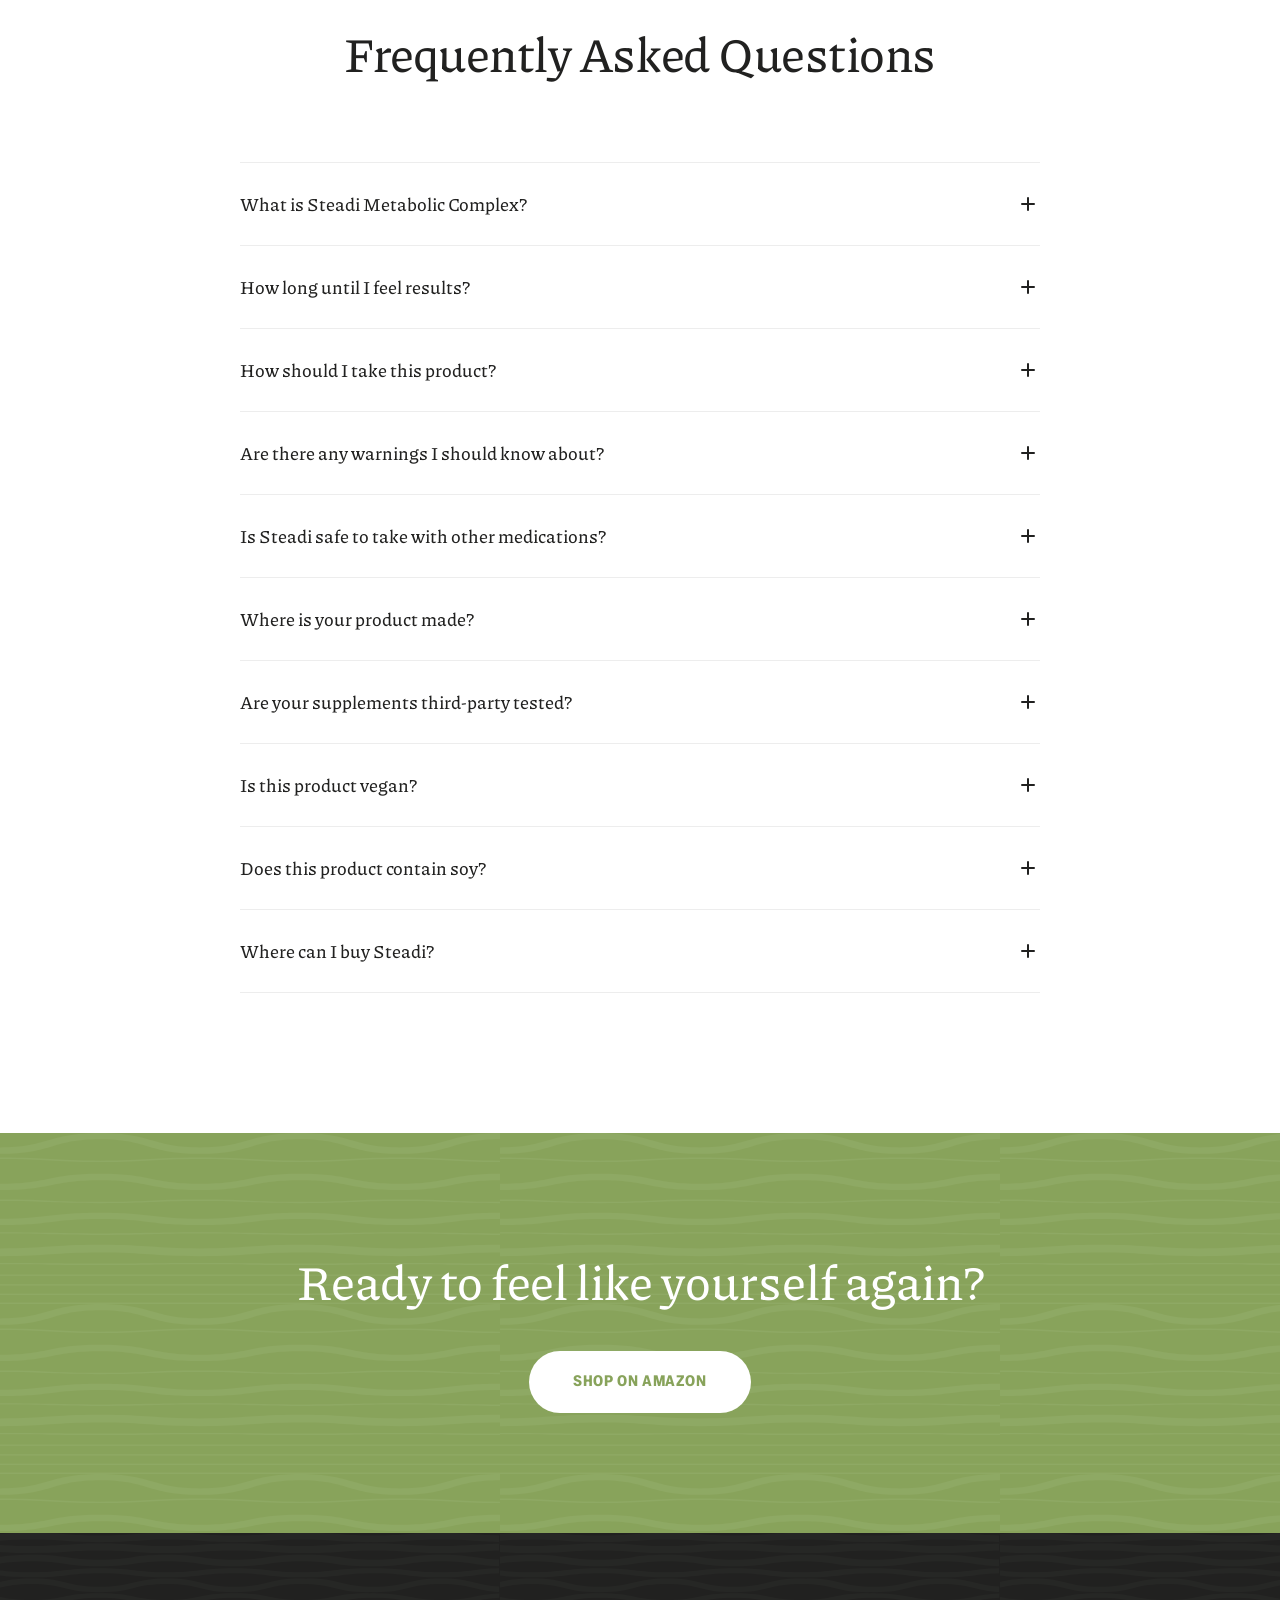
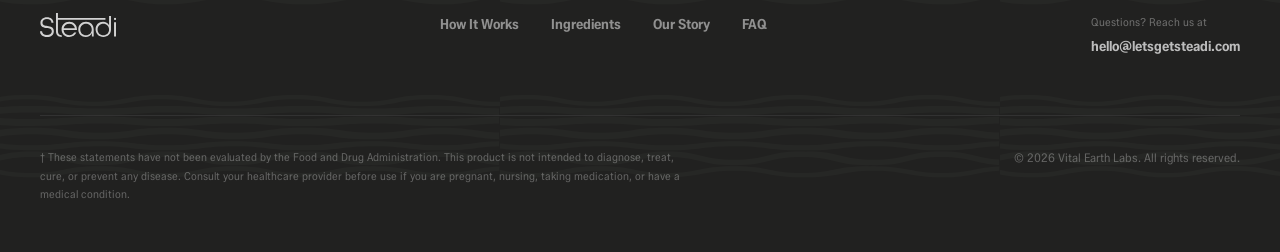
==== commit 521de31d: "Update index.html Add Lucia LinkedIn profile link" ====
--- a/index.html
+++ b/index.html
@@ -300,6 +300,9 @@
           </div>
           <p>Lucía is an Argentine graphic designer based in Uruguay with more than 15 years of experience creating visual identities, packaging, digital experiences, and brand systems across wellness, lifestyle, tech, and public sectors. Her work has spanned international companies, visual communications for the G20 Argentina 2018, and collaborations with both the Government of Buenos Aires and the Argentine National Government.</p>
           <p>At Steadi, Lucía leads creative direction with a focus on building visual experiences that feel both elevated and emotionally connected — thoughtful, modern, and designed to convert.</p>
+          <a href="https://www.linkedin.com/in/lucia-de-santiba%C3%B1es/" target="_blank" rel="noopener noreferrer" class="founder-card__link">
+  LinkedIn
+</a>       
         </div>
       </div>
     </div>
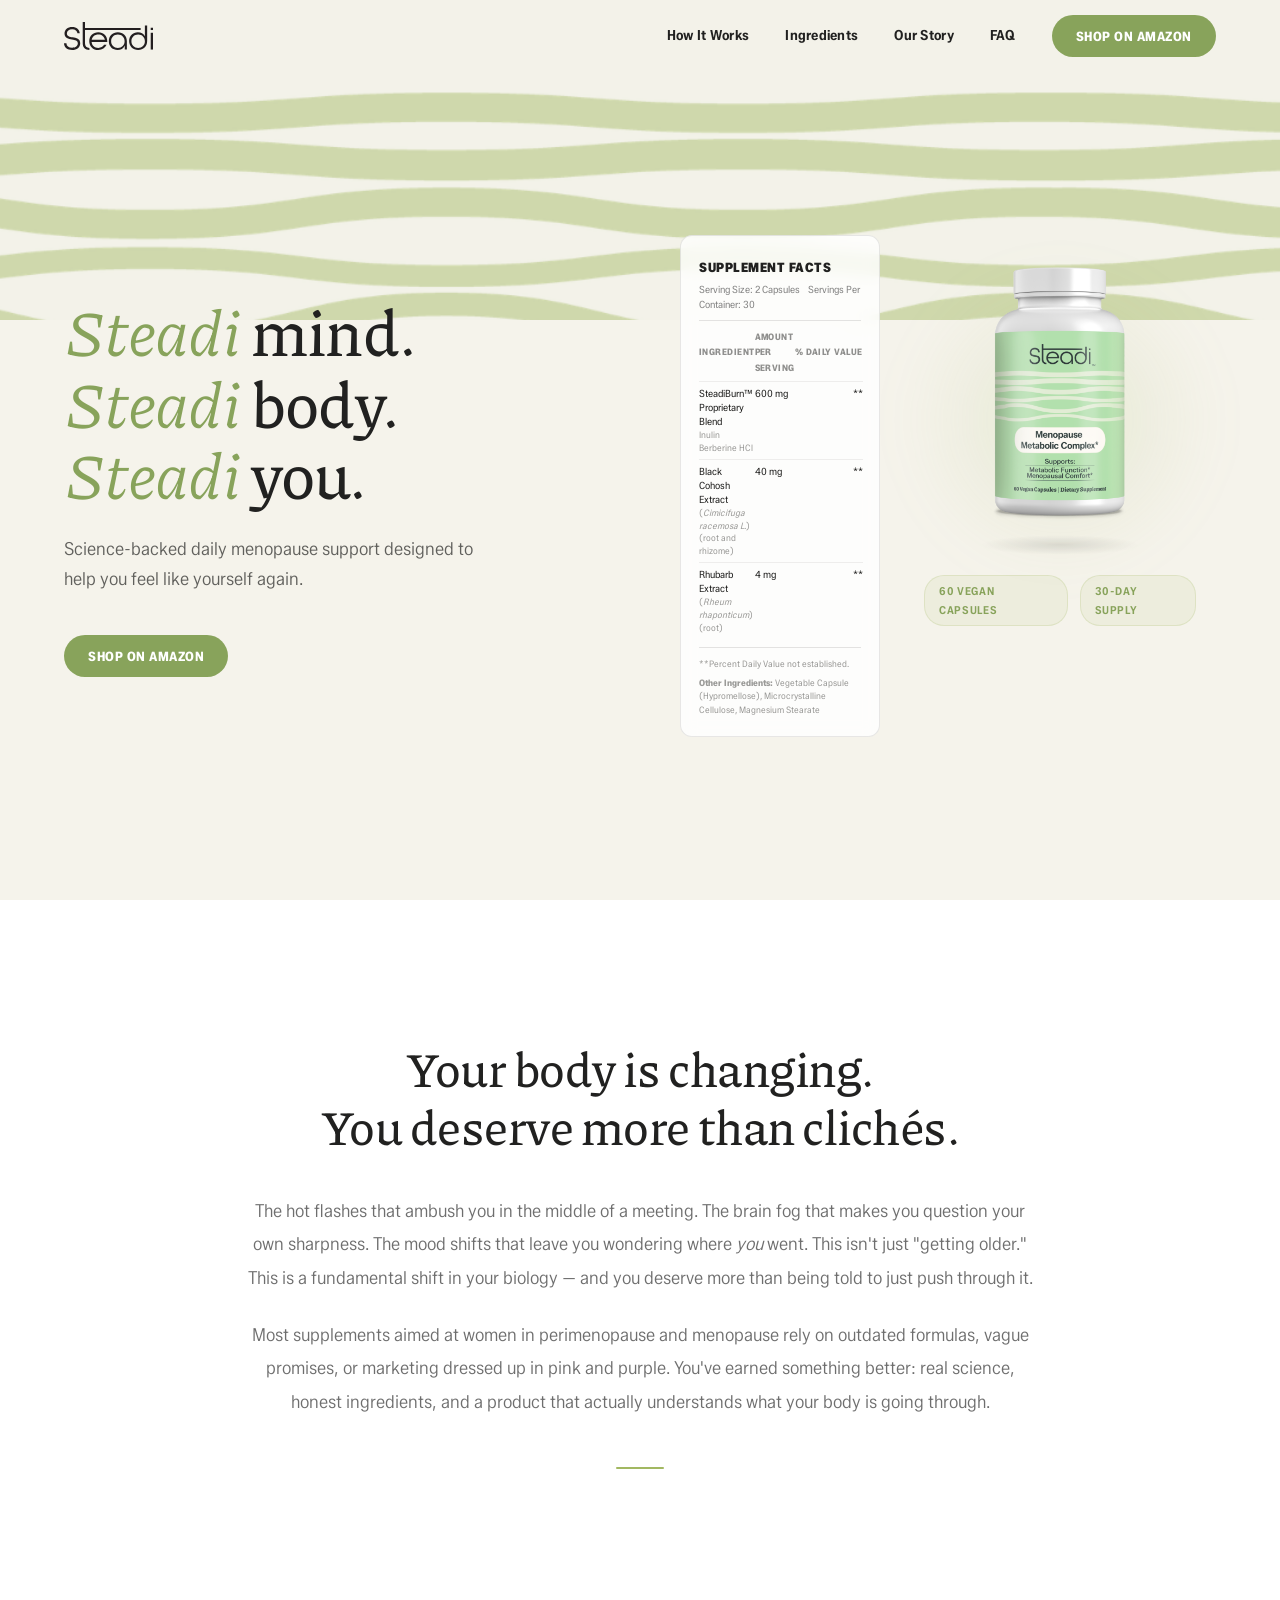
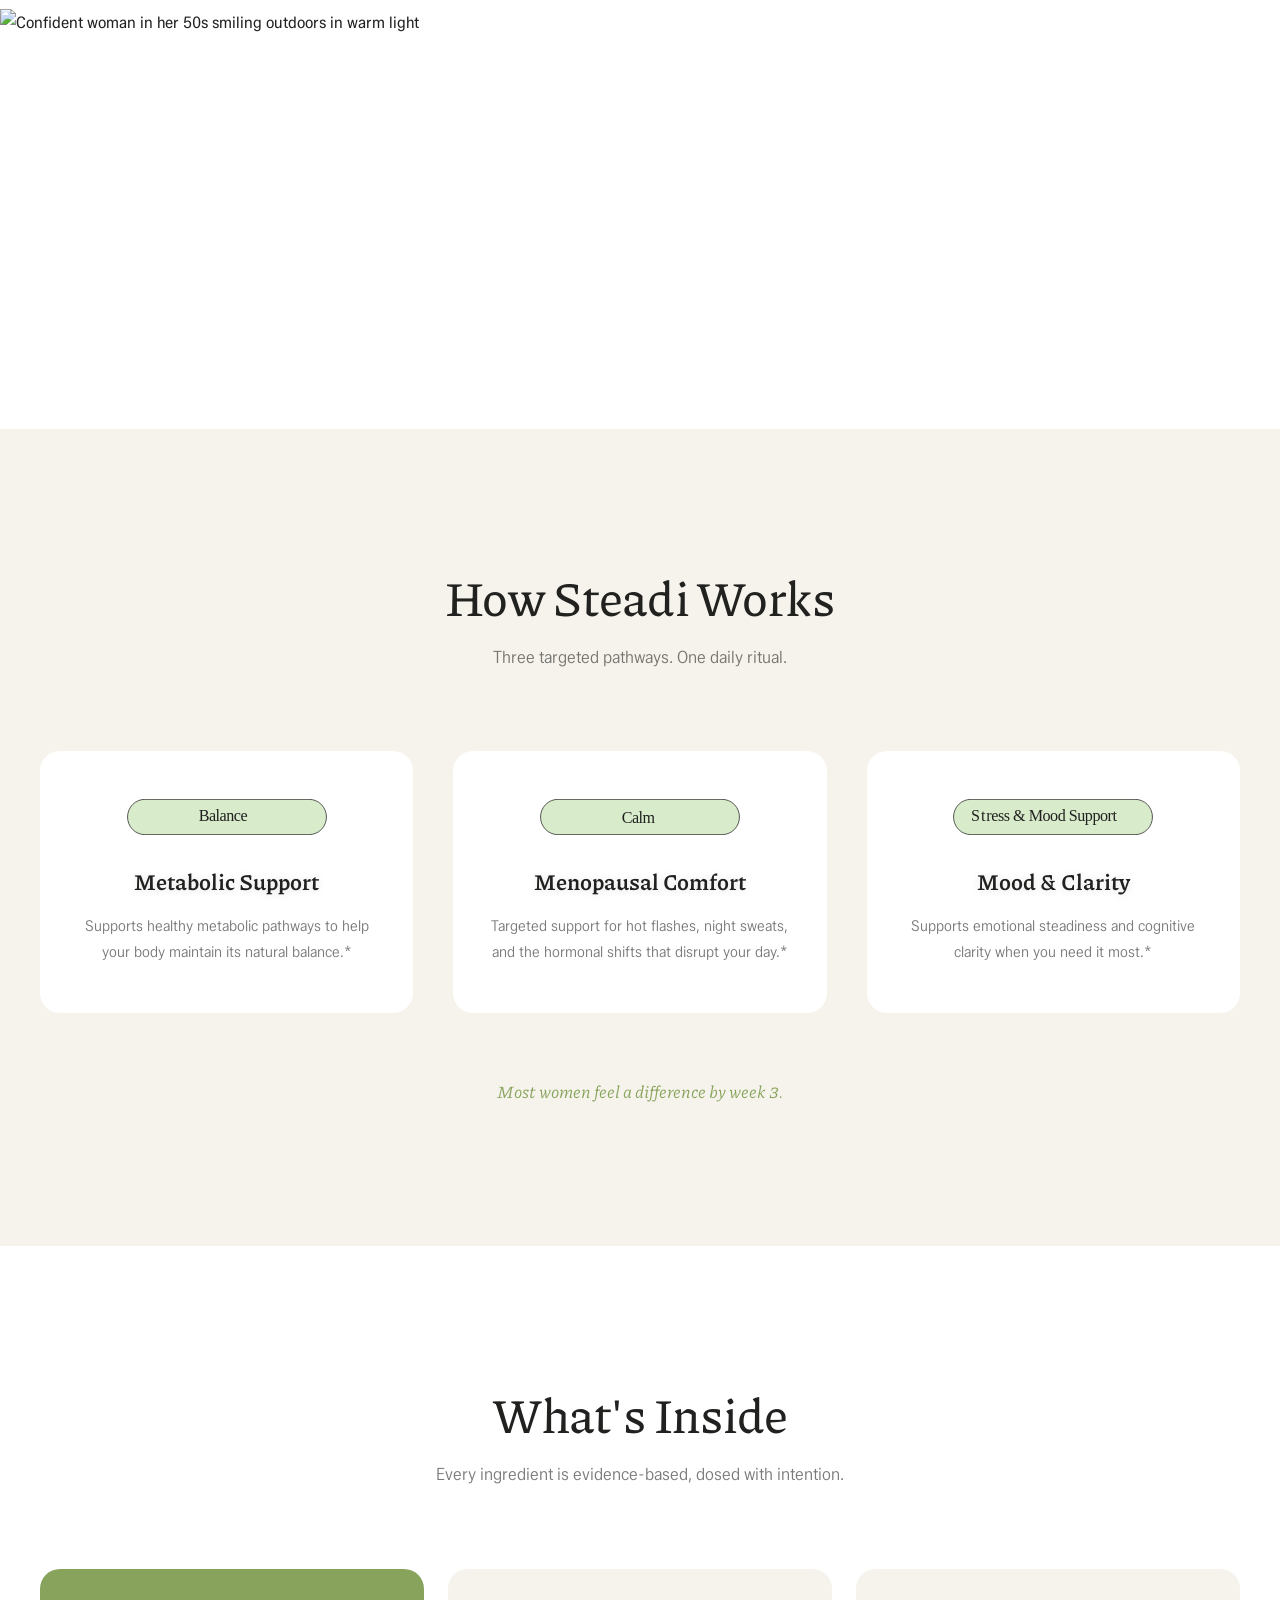
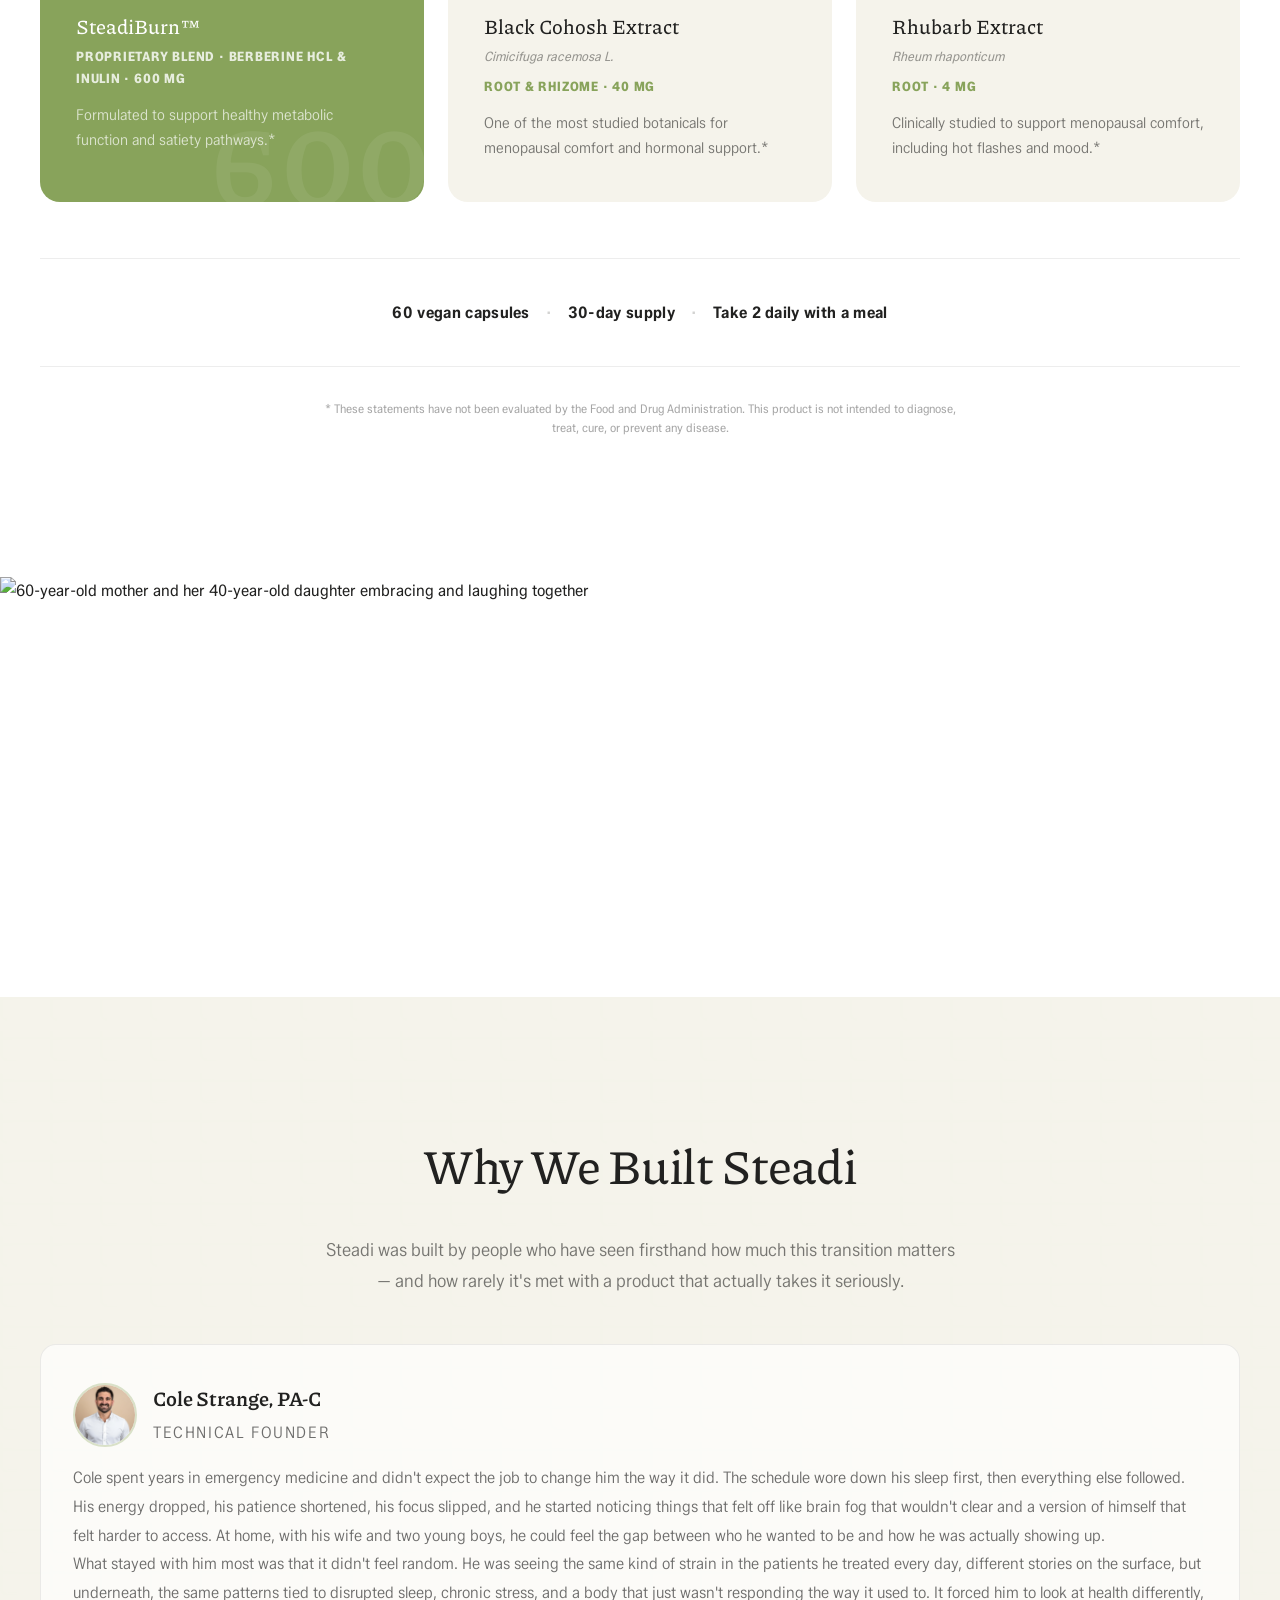
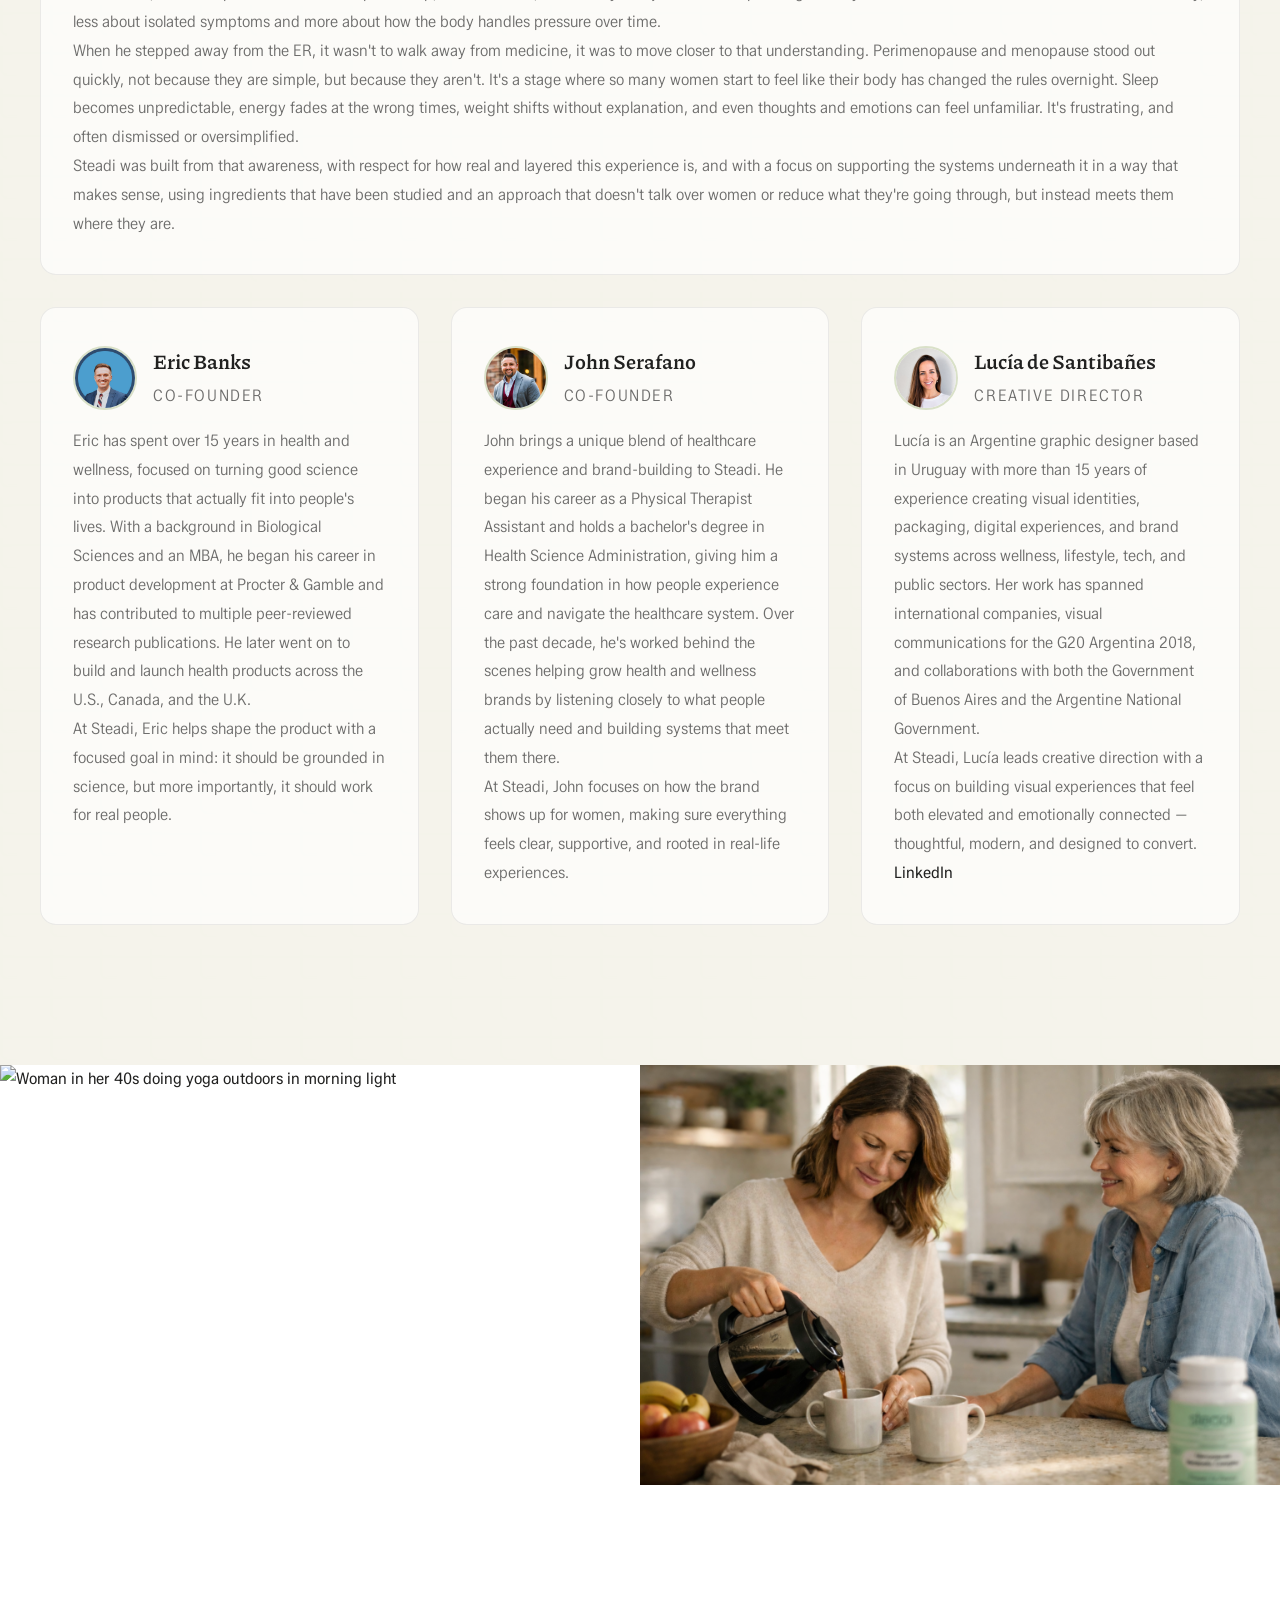
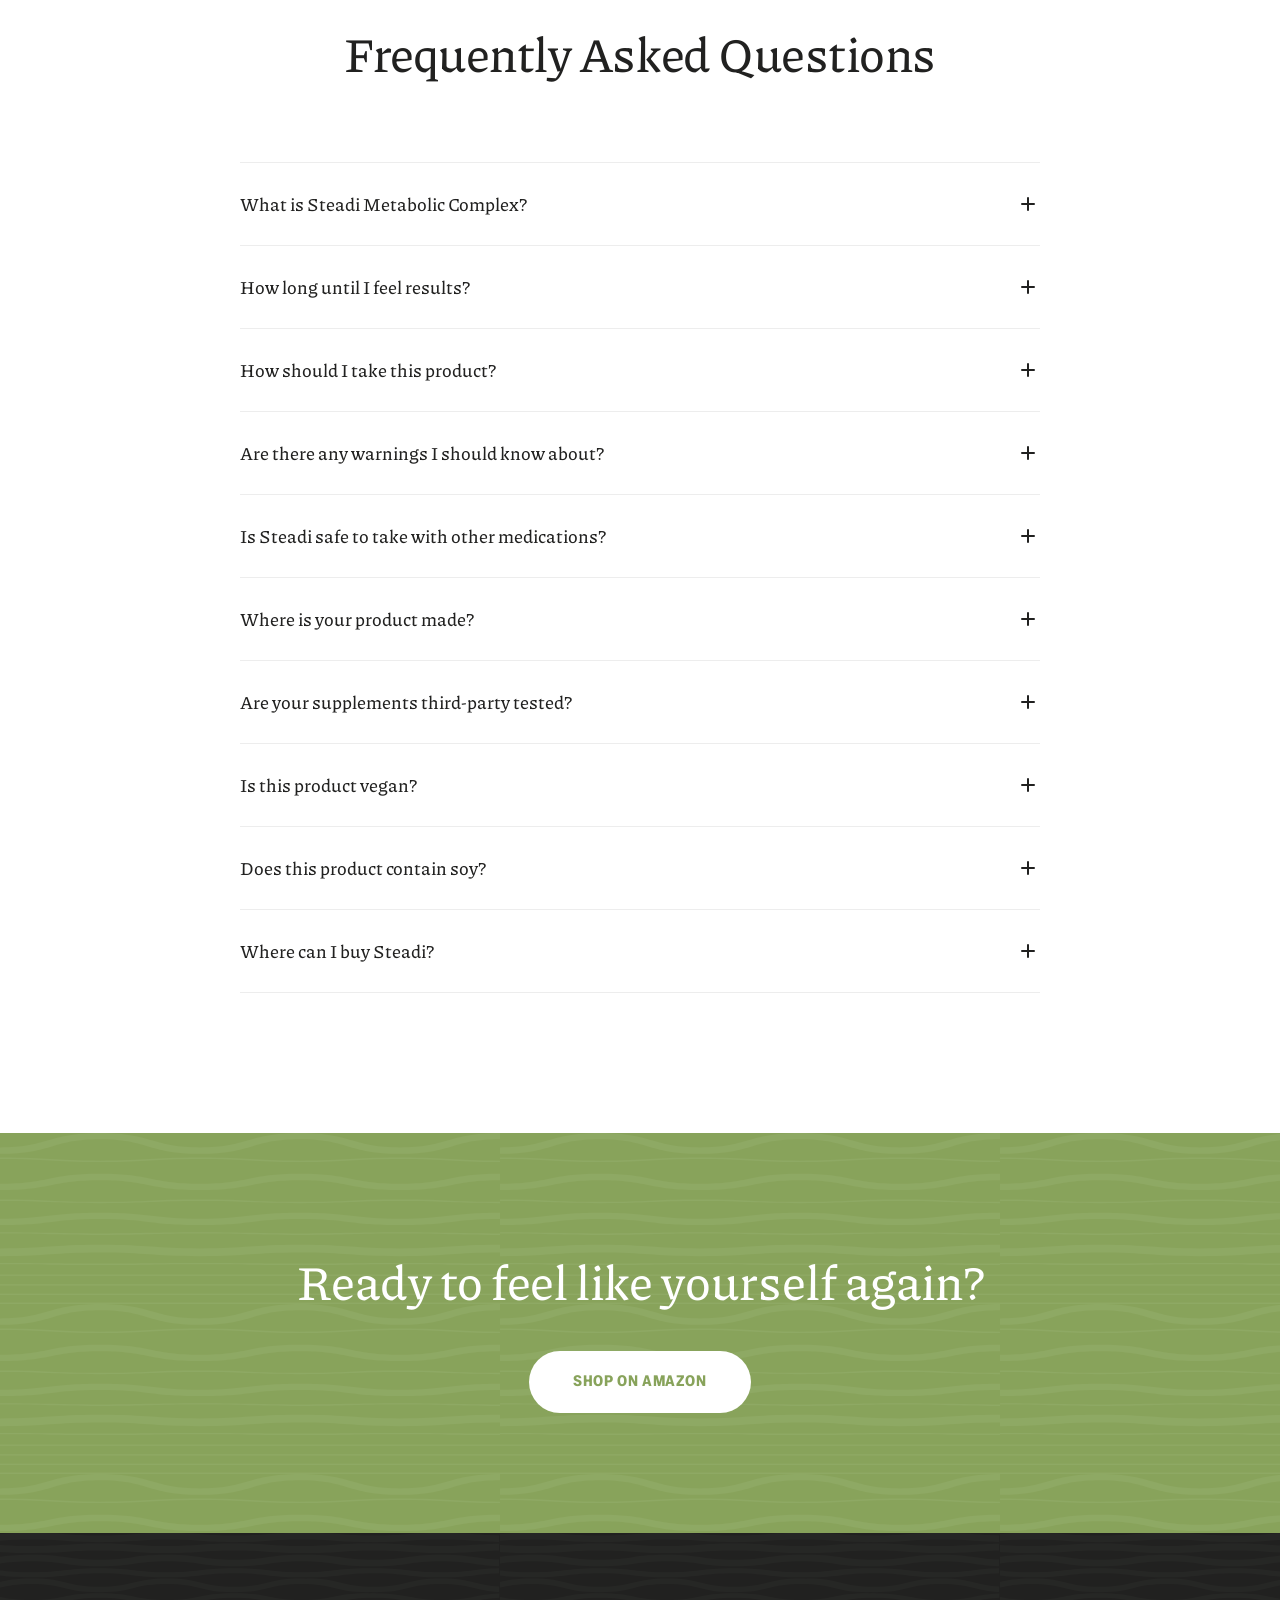
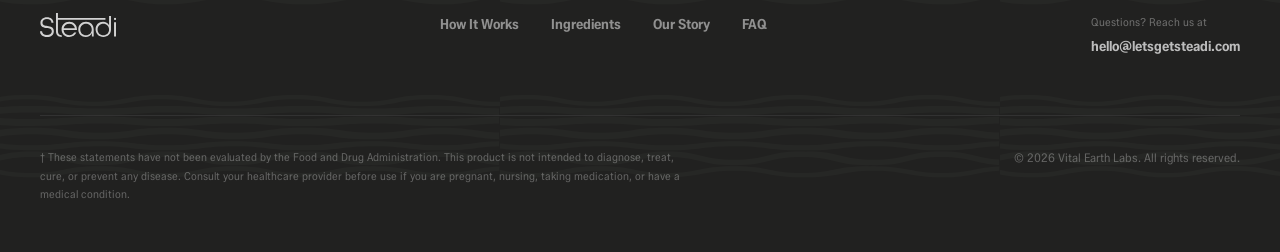
==== commit 39aa736f: "Update Amazon shop link" ====
--- a/index.html
+++ b/index.html
@@ -45,7 +45,14 @@
         <a href="#ingredients" class="nav__link">Ingredients</a>
         <a href="#our-story" class="nav__link">Our Story</a>
         <a href="#faq" class="nav__link">FAQ</a>
-        <a href="coming-soon.html" class="btn btn--primary btn--nav">Shop on Amazon</a>
+        <a
+  href="https://www.amazon.com/dp/B0H5L4VJ4Y?maas=maas_adg_F9342EBEB43C9504DFCF7BC0F93B9BFE_afap_abs&amp;ref_=aa_maas&amp;tag=maas"
+  class="btn btn--primary btn--nav"
+  target="_blank"
+  rel="noopener noreferrer"
+>
+  Shop on Amazon
+</a>
       </div>
     </div>
   </nav>
@@ -64,7 +71,14 @@
           Science-backed daily menopause support designed to help you feel like yourself again.
         </p>
         <div class="reveal reveal-delay-2">
-          <a href="coming-soon.html" class="btn btn--primary btn--large">Shop on Amazon</a>
+          <a
+  href="https://www.amazon.com/dp/B0H5L4VJ4Y?maas=maas_adg_F9342EBEB43C9504DFCF7BC0F93B9BFE_afap_abs&amp;ref_=aa_maas&amp;tag=maas"
+  class="btn btn--primary btn--nav"
+  target="_blank"
+  rel="noopener noreferrer"
+>
+  Shop on Amazon
+</a>
         </div>
       </div>
       <div class="hero__product reveal reveal-delay-2">
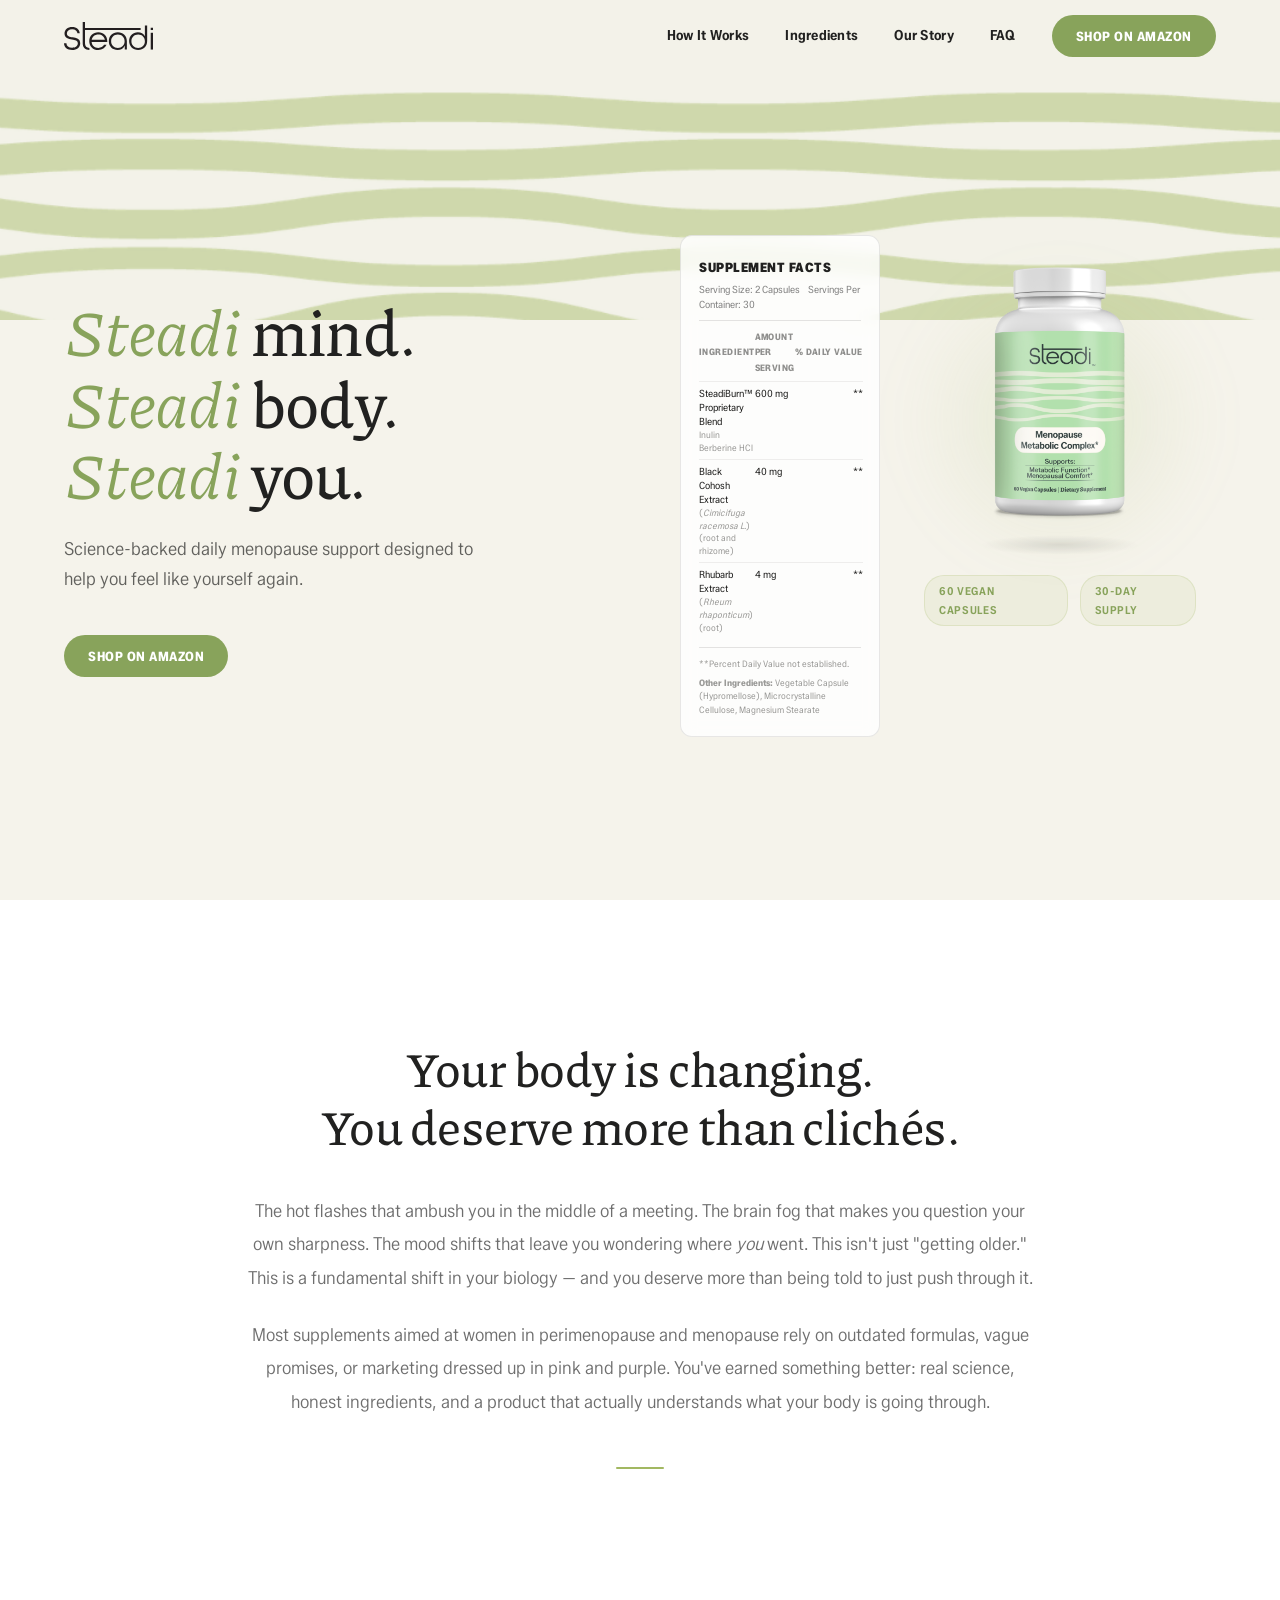
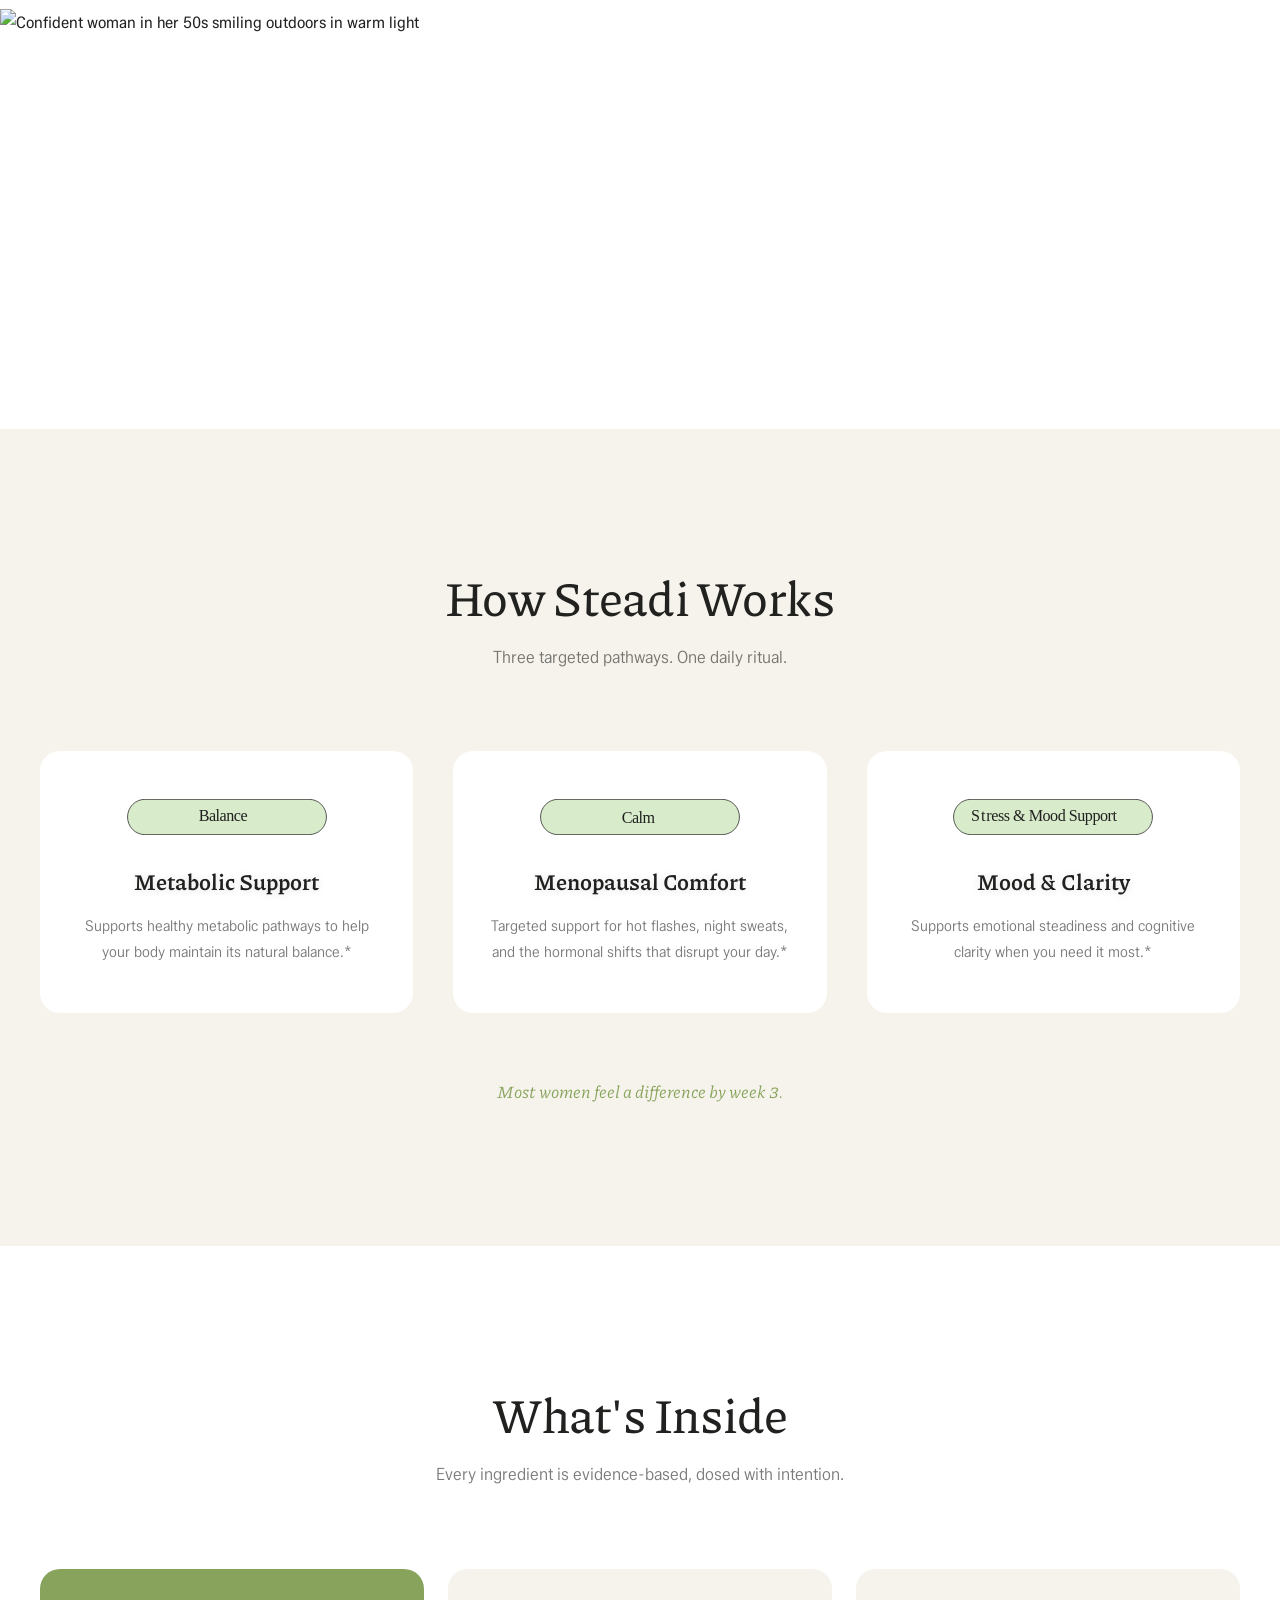
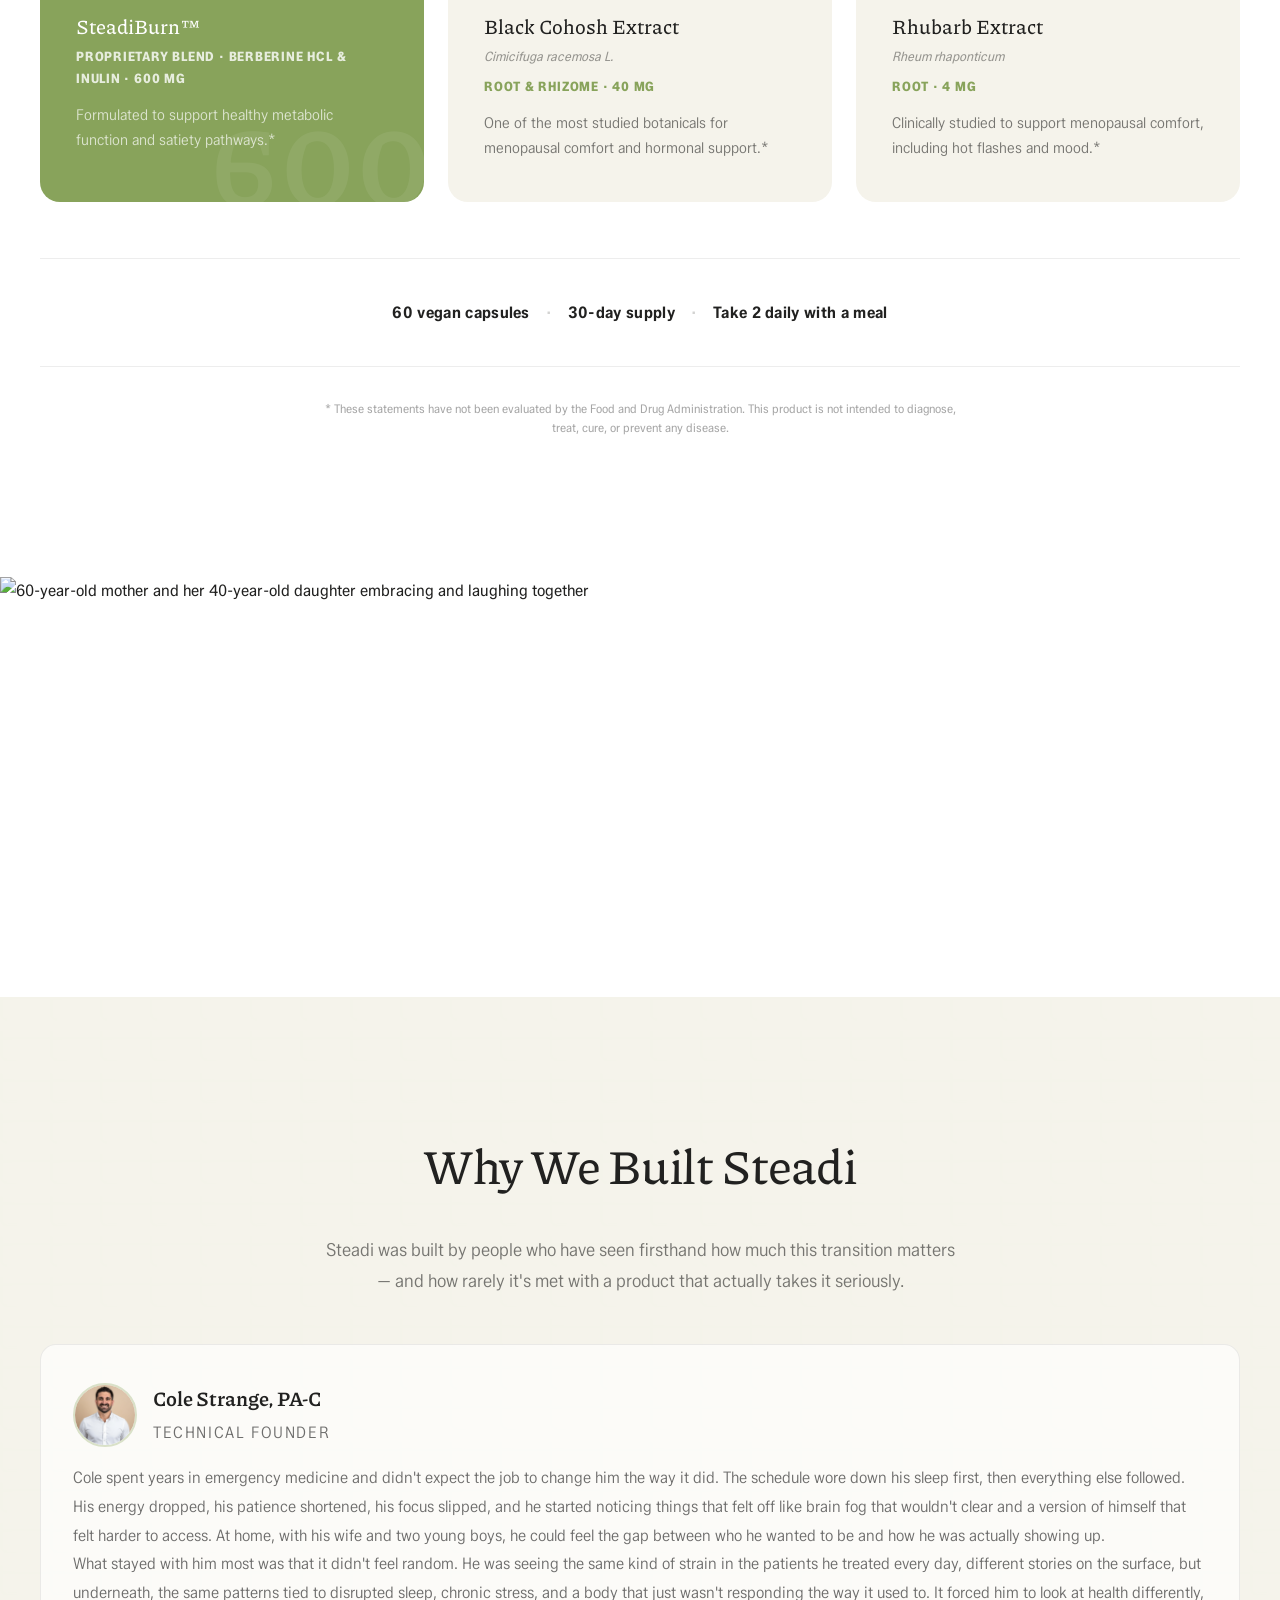
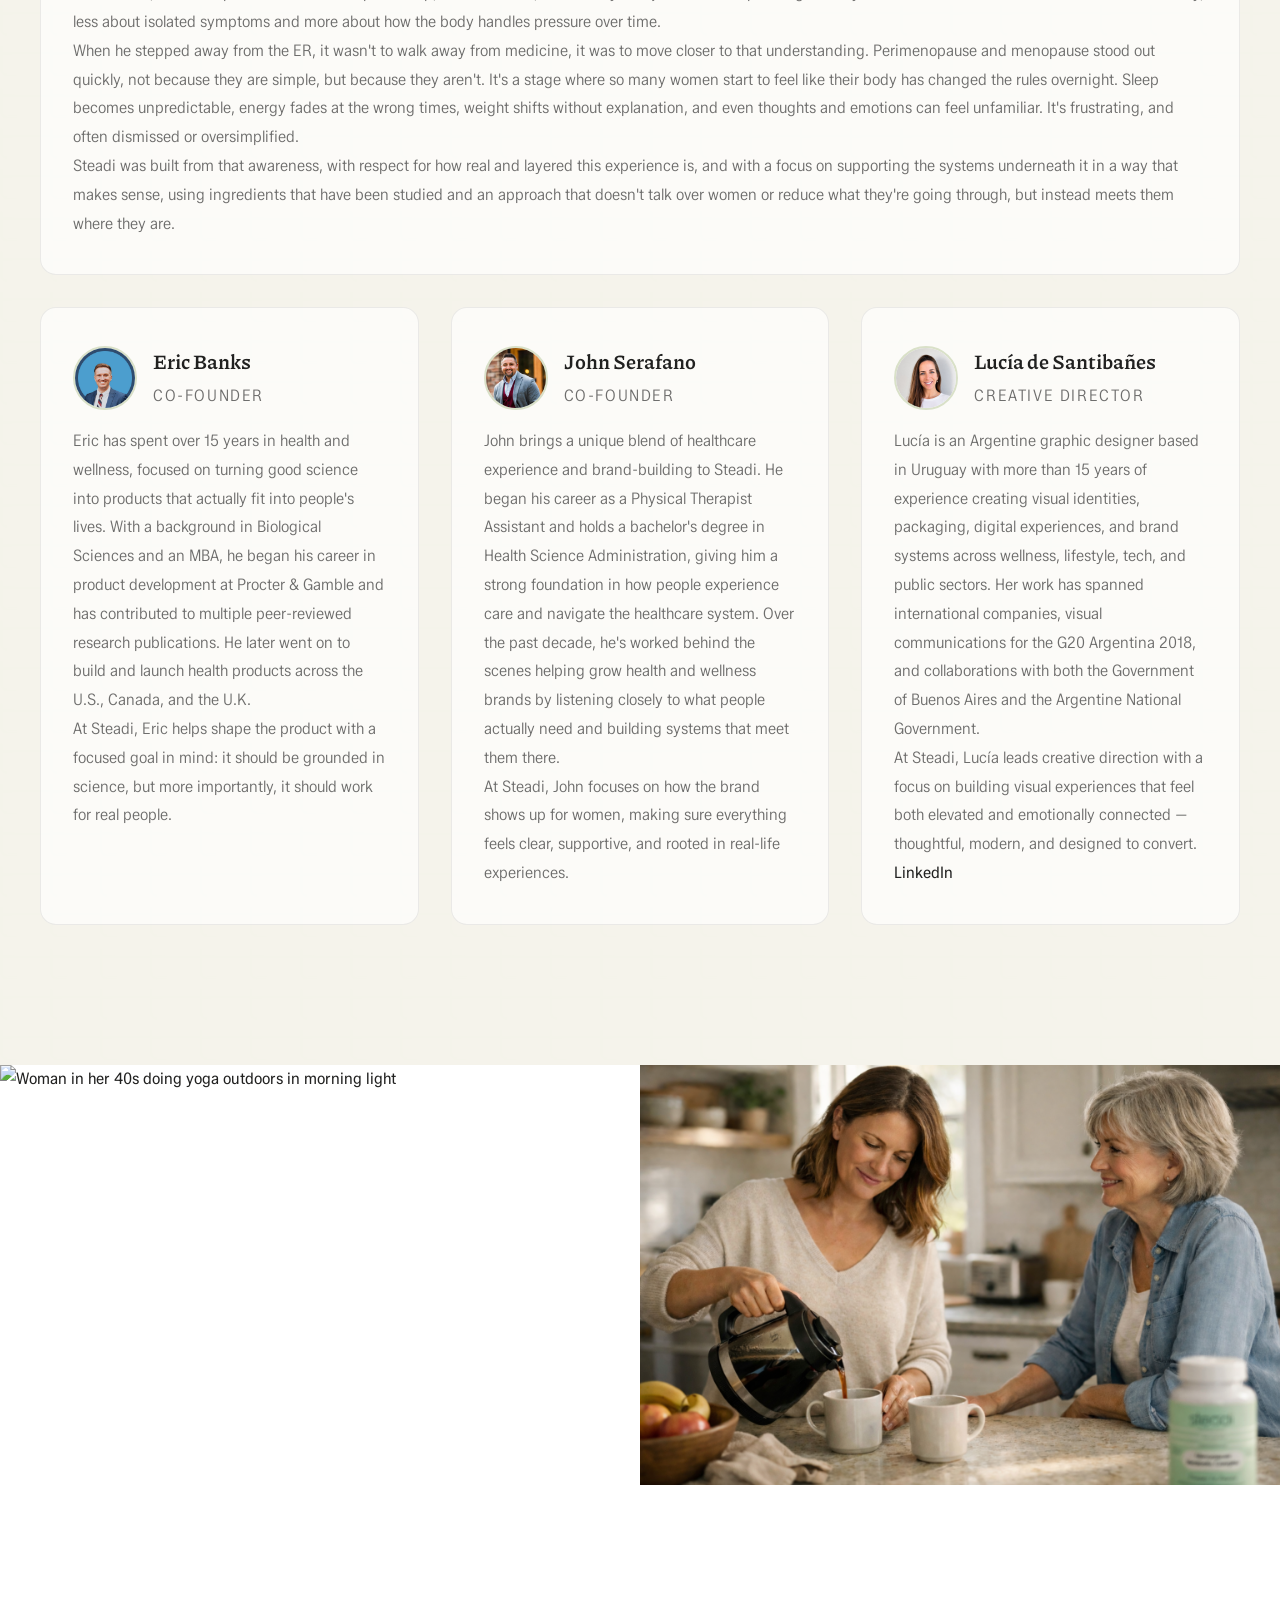
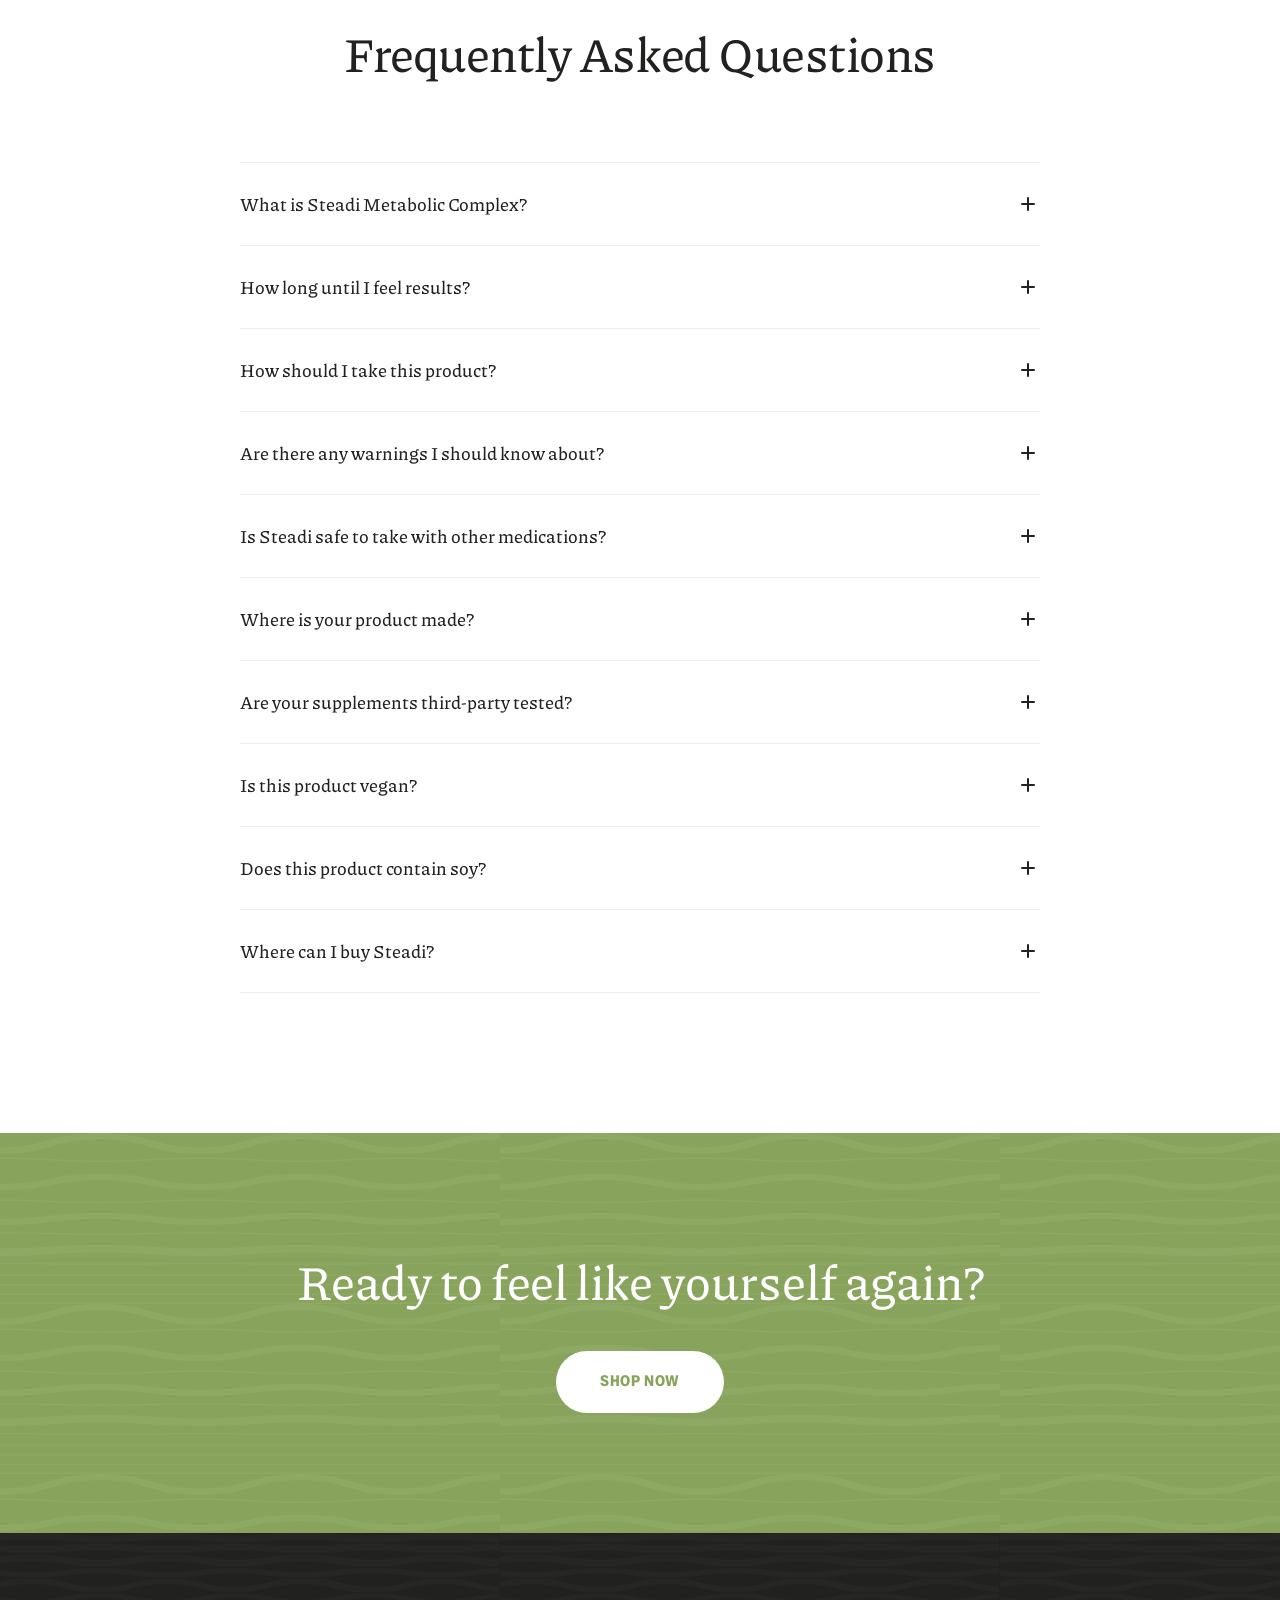
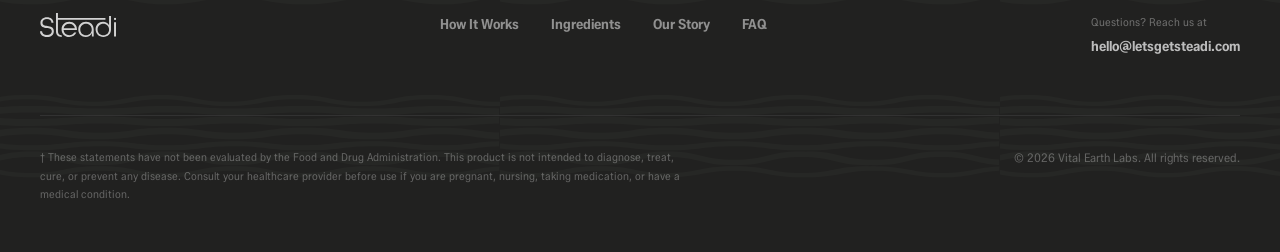
==== commit 1e763a6e: "Update CTA shop link" ====
--- a/index.html
+++ b/index.html
@@ -465,7 +465,14 @@
     <div class="cta__inner">
       <h2 class="cta__headline reveal">Ready to feel like yourself again?</h2>
       <div class="reveal reveal-delay-1">
-        <a href="coming-soon.html" class="btn btn--white btn--large">Shop on Amazon</a>
+        <a
+  href="https://www.amazon.com/dp/B0H5L4VJ4Y?maas=maas_adg_F9342EBEB43C9504DFCF7BC0F93B9BFE_afap_abs&amp;ref_=aa_maas&amp;tag=maas"
+  class="btn btn--white btn--large"
+  target="_blank"
+  rel="noopener noreferrer"
+>
+  Shop Now
+</a>
       </div>
     </div>
   </section>
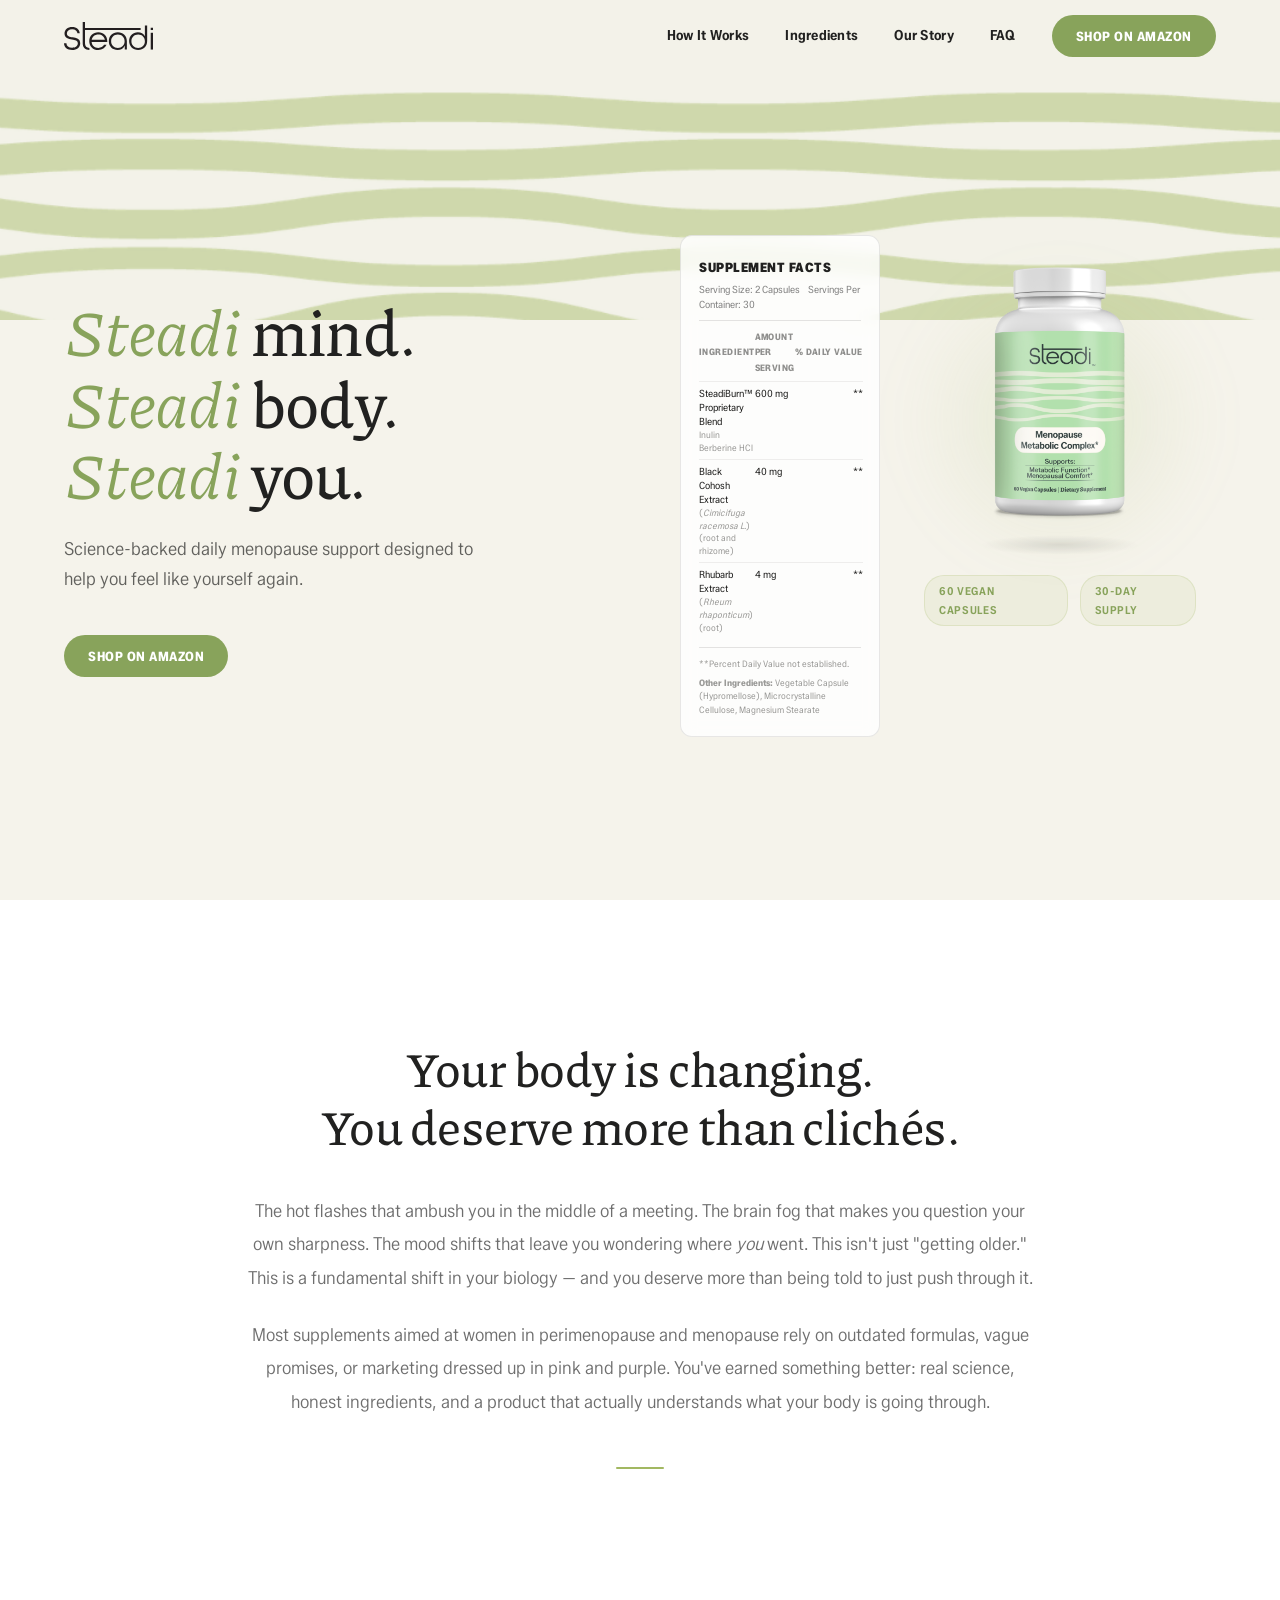
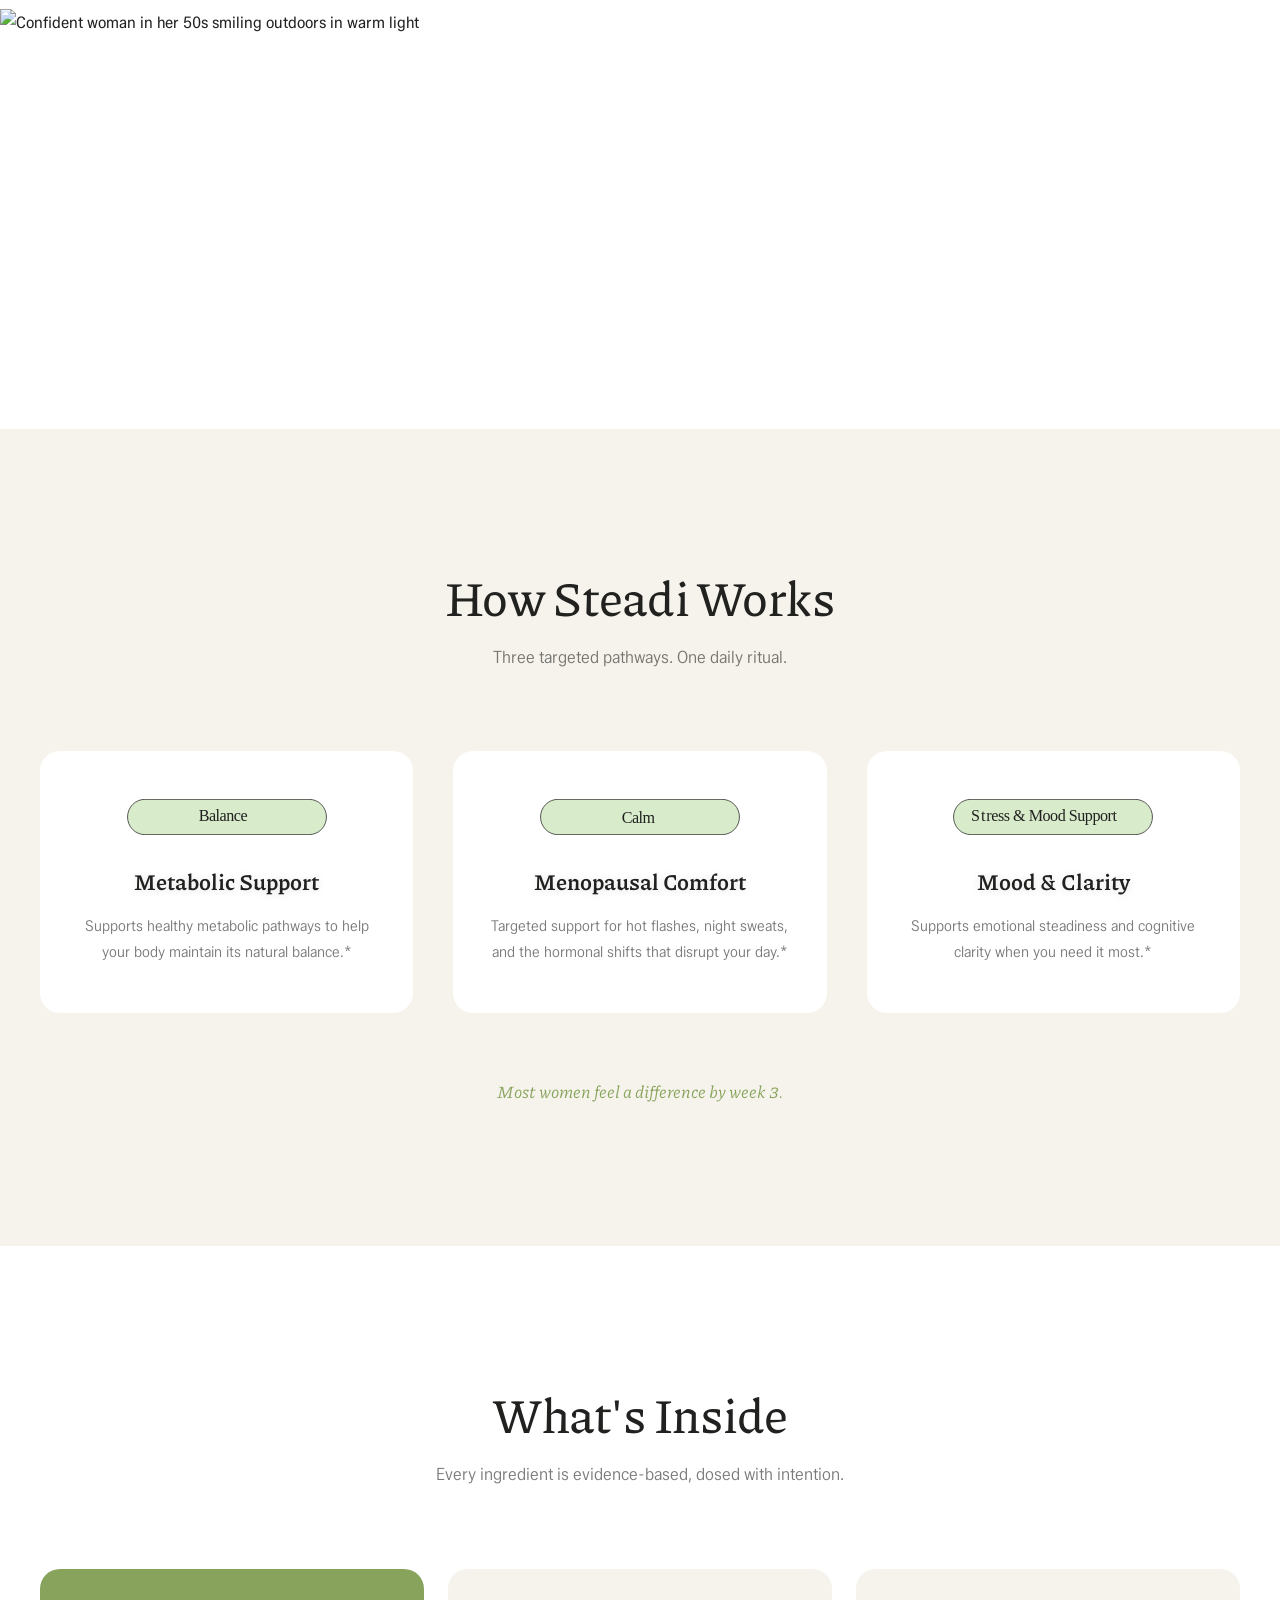
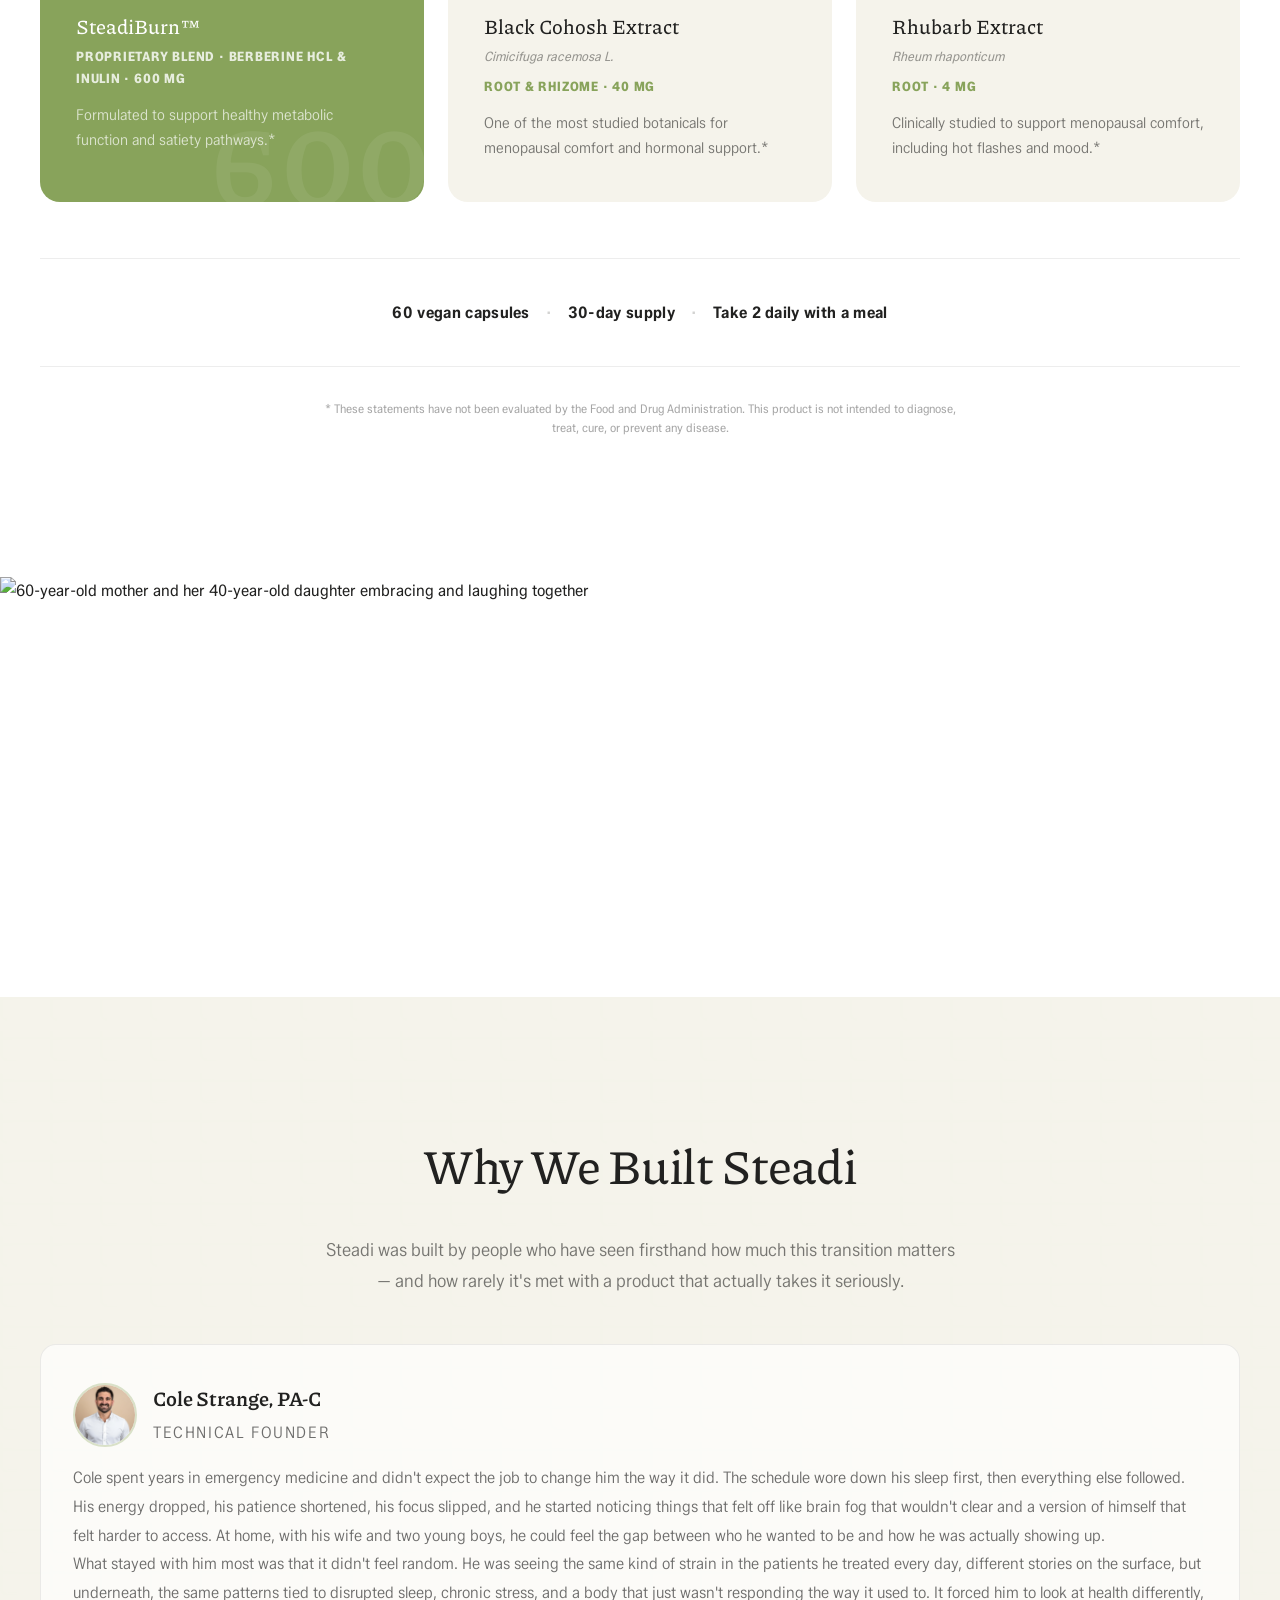
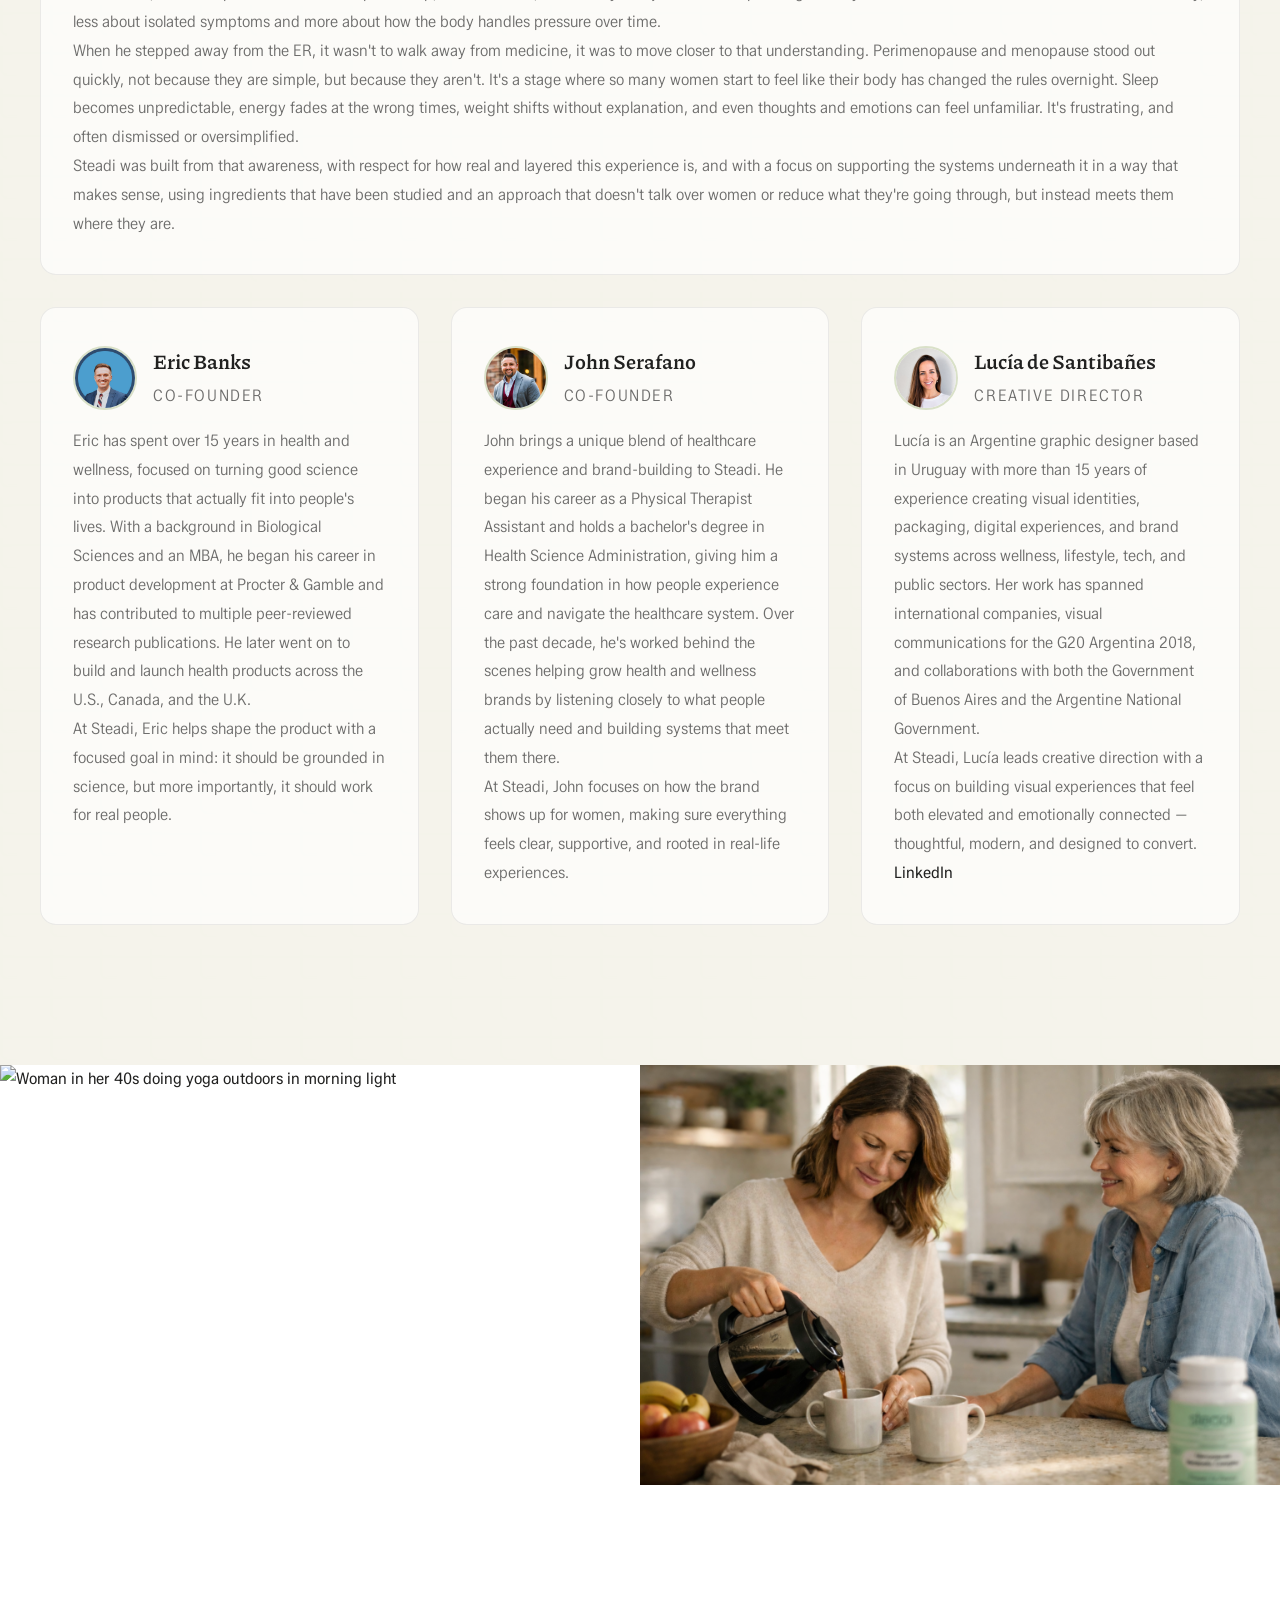
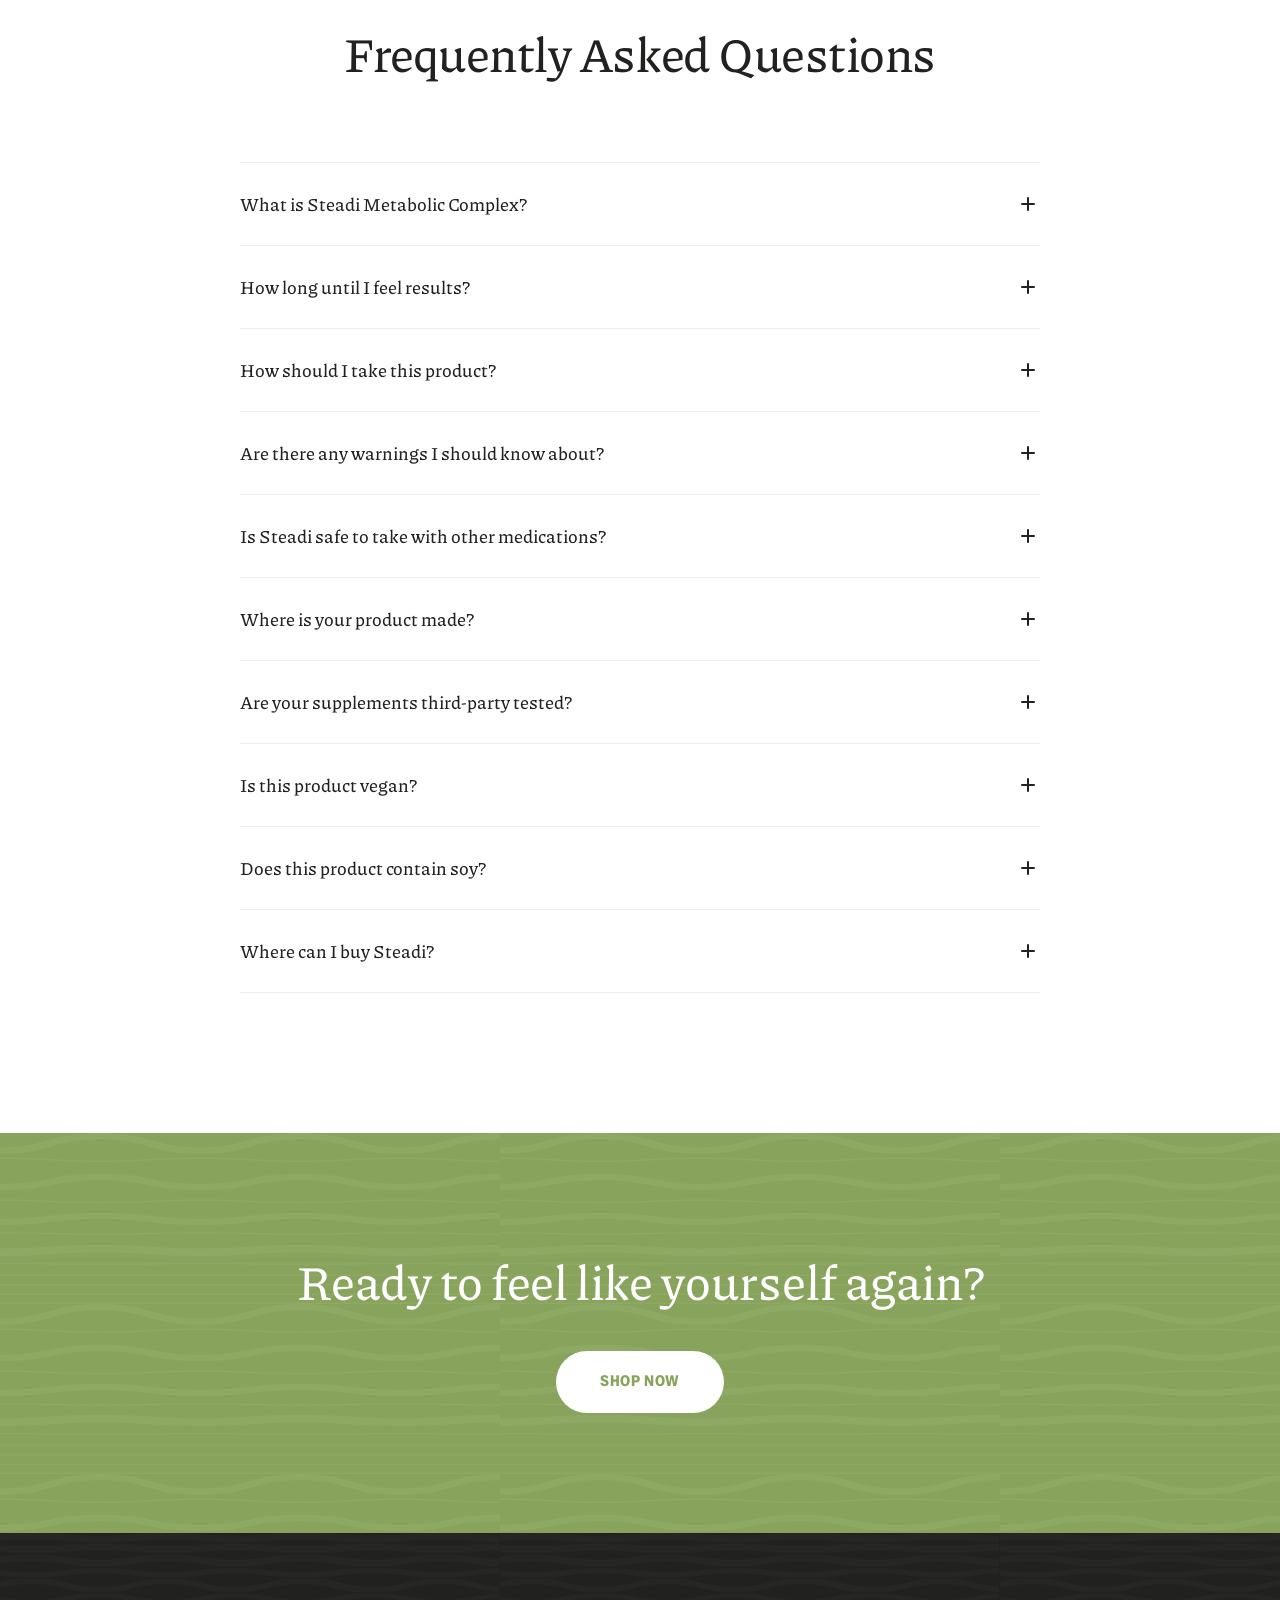
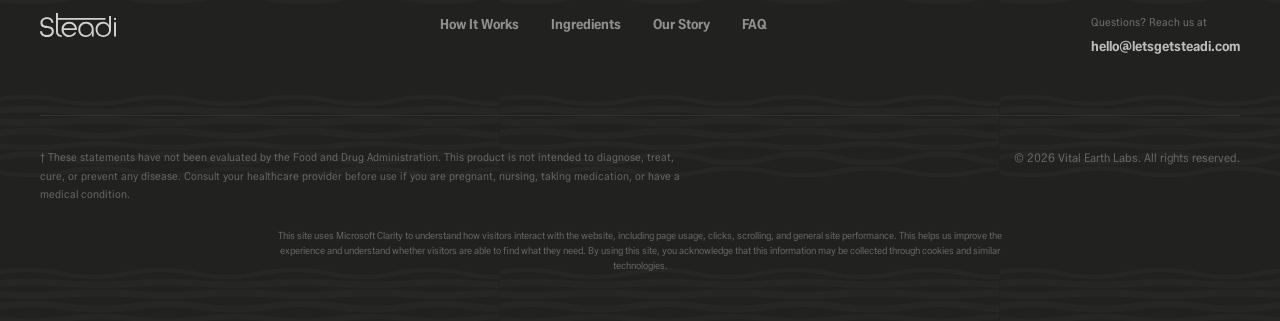
==== commit 58385401: "Add Clarity tracking and disclosure" ====
--- a/index.html
+++ b/index.html
@@ -1,5 +1,12 @@
 <!DOCTYPE html>
 <html lang="en">
+<script type="text/javascript">
+    (function(c,l,a,r,i,t,y){
+        c[a]=c[a]||function(){(c[a].q=c[a].q||[]).push(arguments)};
+        t=l.createElement(r);t.async=1;t.src="https://www.clarity.ms/tag/"+i;
+        y=l.getElementsByTagName(r)[0];y.parentNode.insertBefore(t,y);
+    })(window, document, "clarity", "script", "xic1rgetq9");
+</script>
 <head>
   <meta charset="UTF-8">
   <meta name="viewport" content="width=device-width, initial-scale=1.0">
@@ -504,6 +511,9 @@
         <p class="footer__copyright">&copy; 2026 Vital Earth Labs. All rights reserved.</p>
       </div>
     </div>
+    <p class="footer__disclosure">
+  This site uses Microsoft Clarity to understand how visitors interact with the website, including page usage, clicks, scrolling, and general site performance. This helps us improve the experience and understand whether visitors are able to find what they need. By using this site, you acknowledge that this information may be collected through cookies and similar technologies.
+</p>
   </footer>
 
   <!-- Scripts -->
--- a/css/styles.css
+++ b/css/styles.css
@@ -1393,6 +1393,15 @@
   color: rgba(255, 255, 255, 0.3);
 }
 
+.footer__disclosure {
+  max-width: 760px;
+  margin: 24px auto 0;
+  font-size: 10px;
+  line-height: 1.5;
+  color: rgba(255, 255, 255, 0.3);
+  text-align: center;
+}
+
 .footer__copyright {
   font-size: 12px;
   white-space: nowrap;
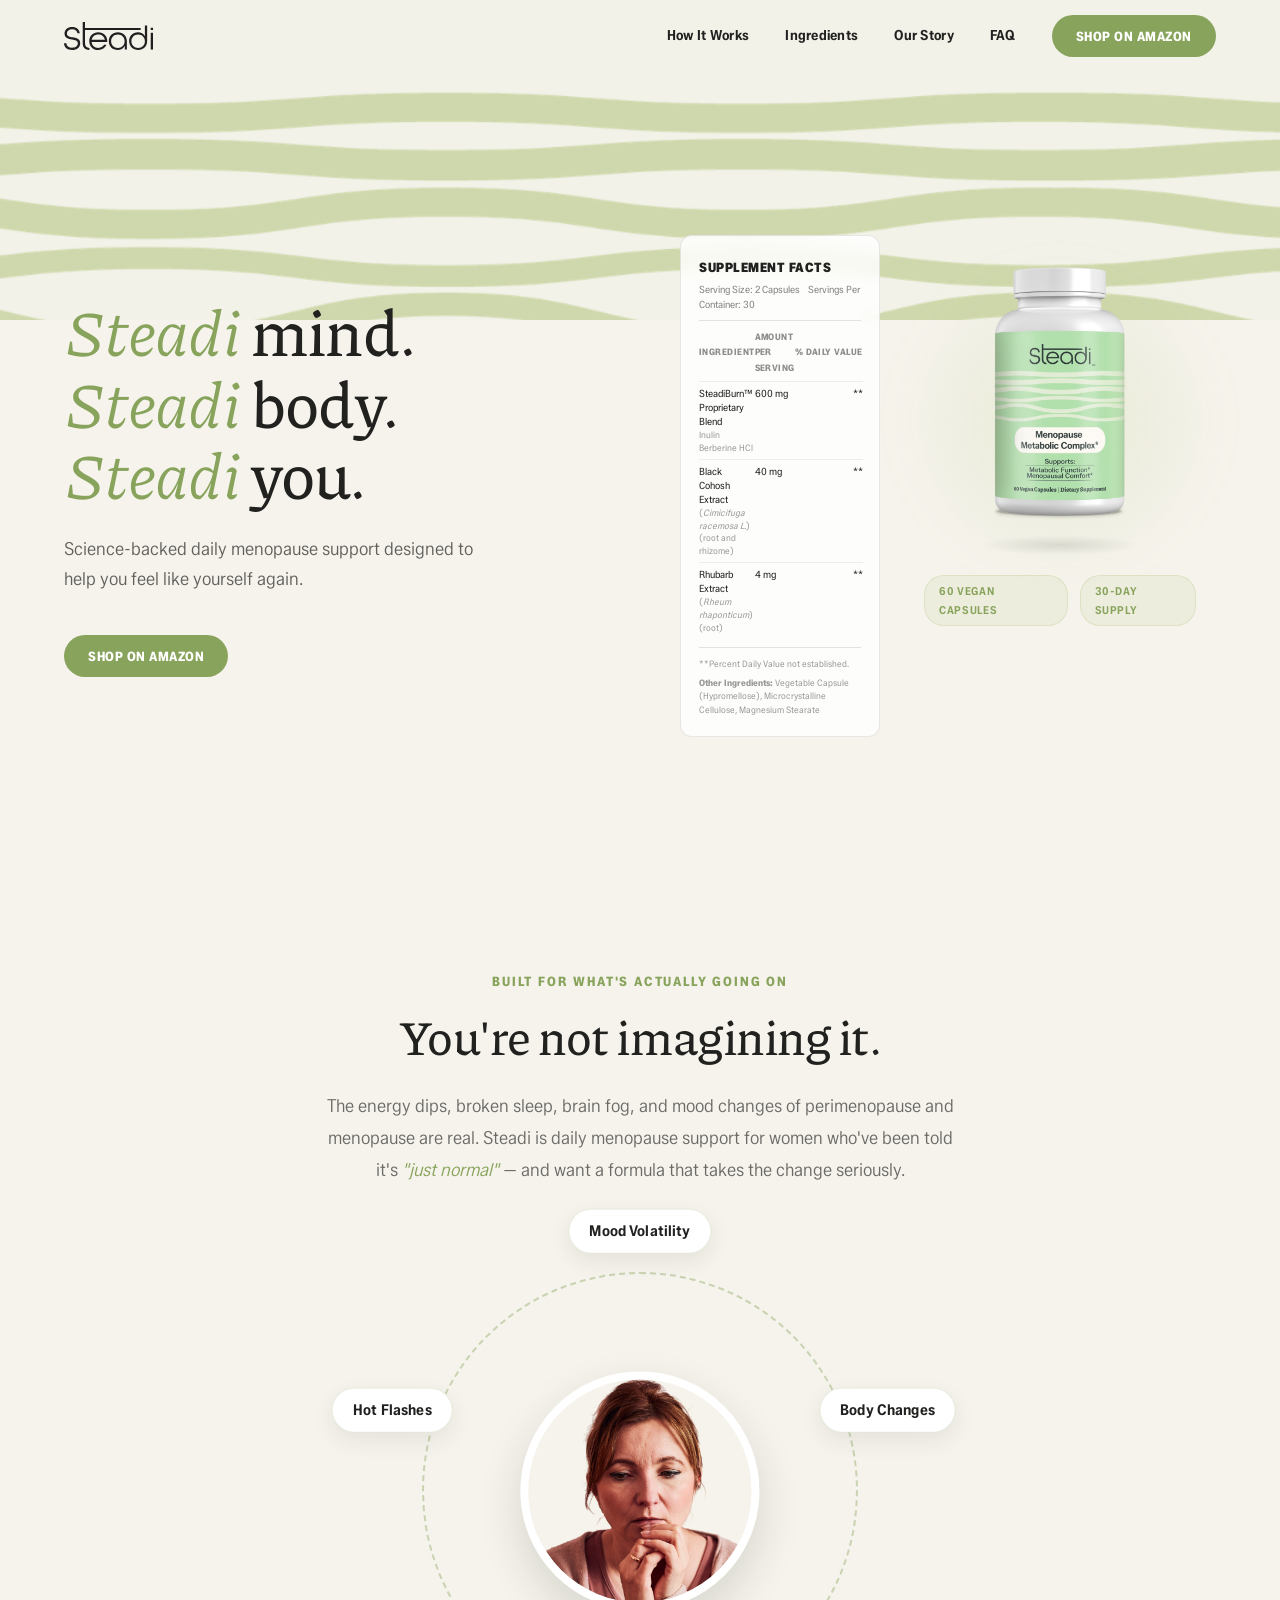
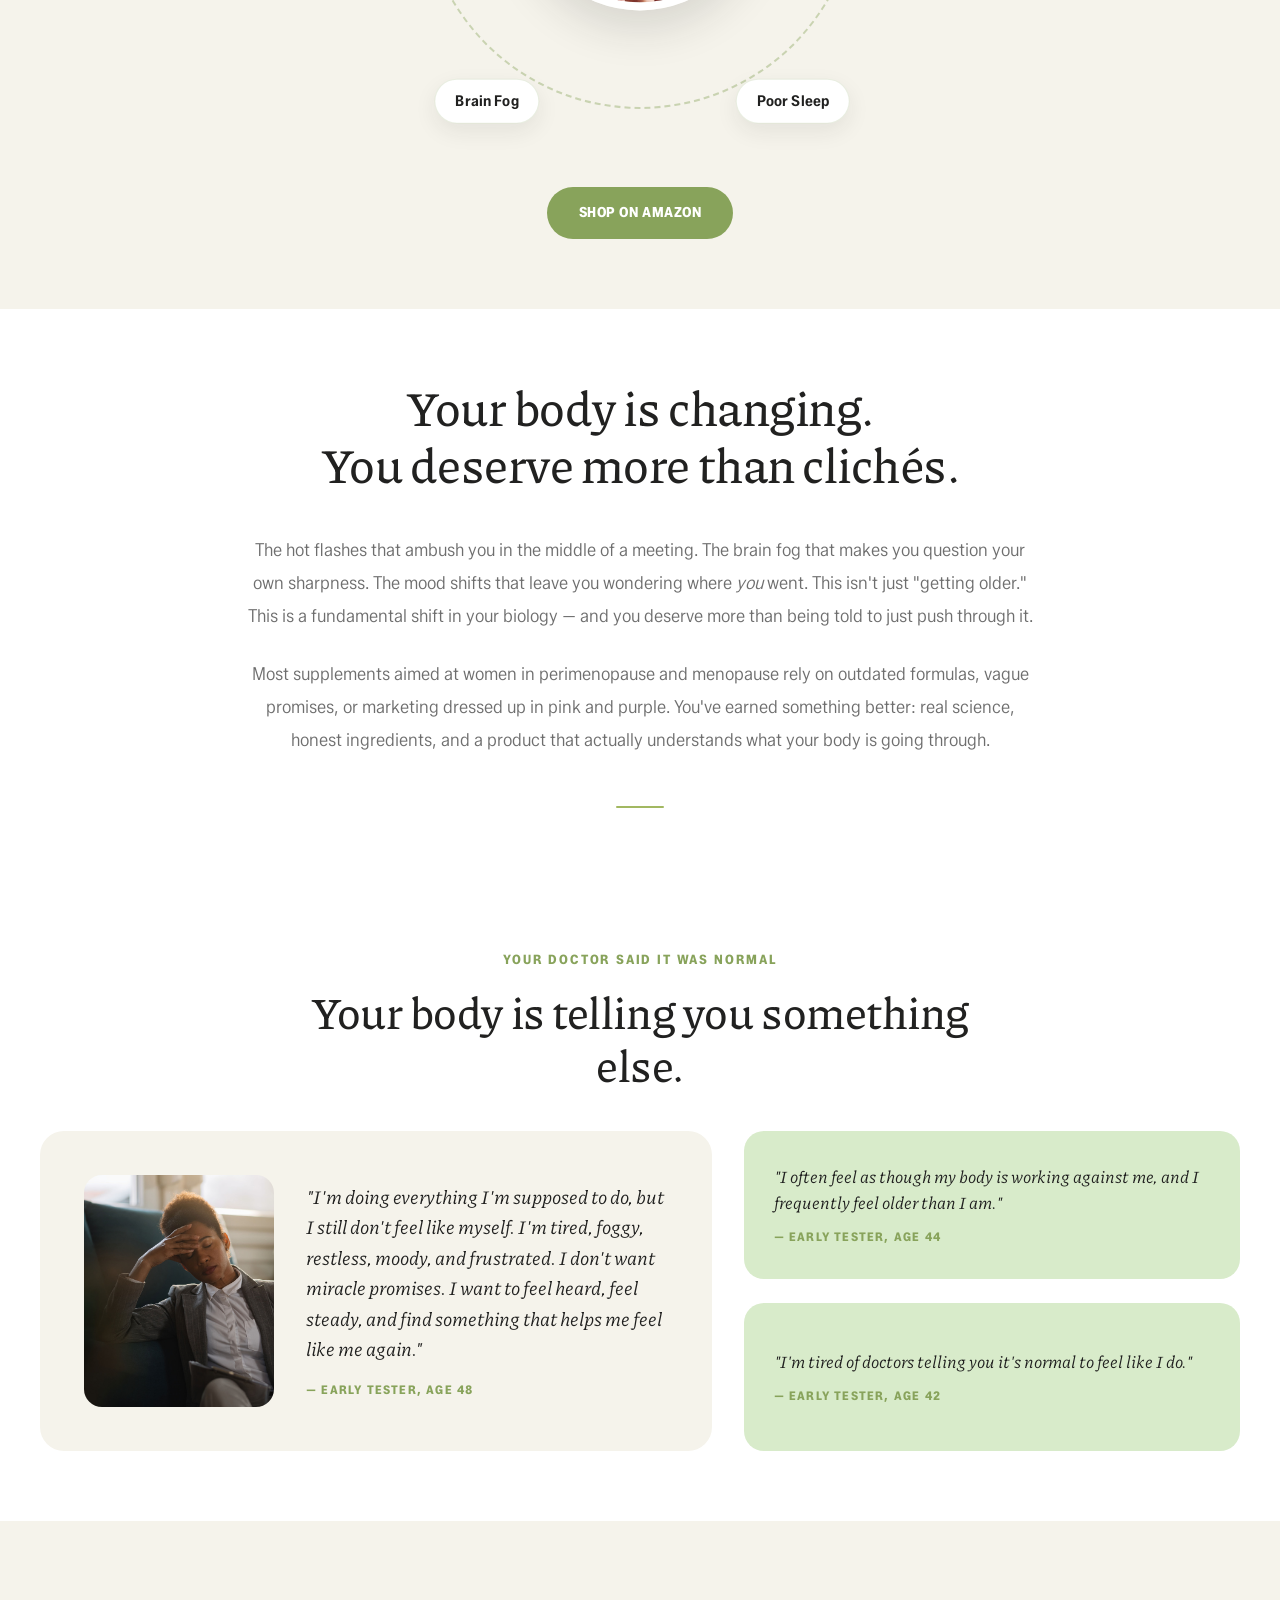
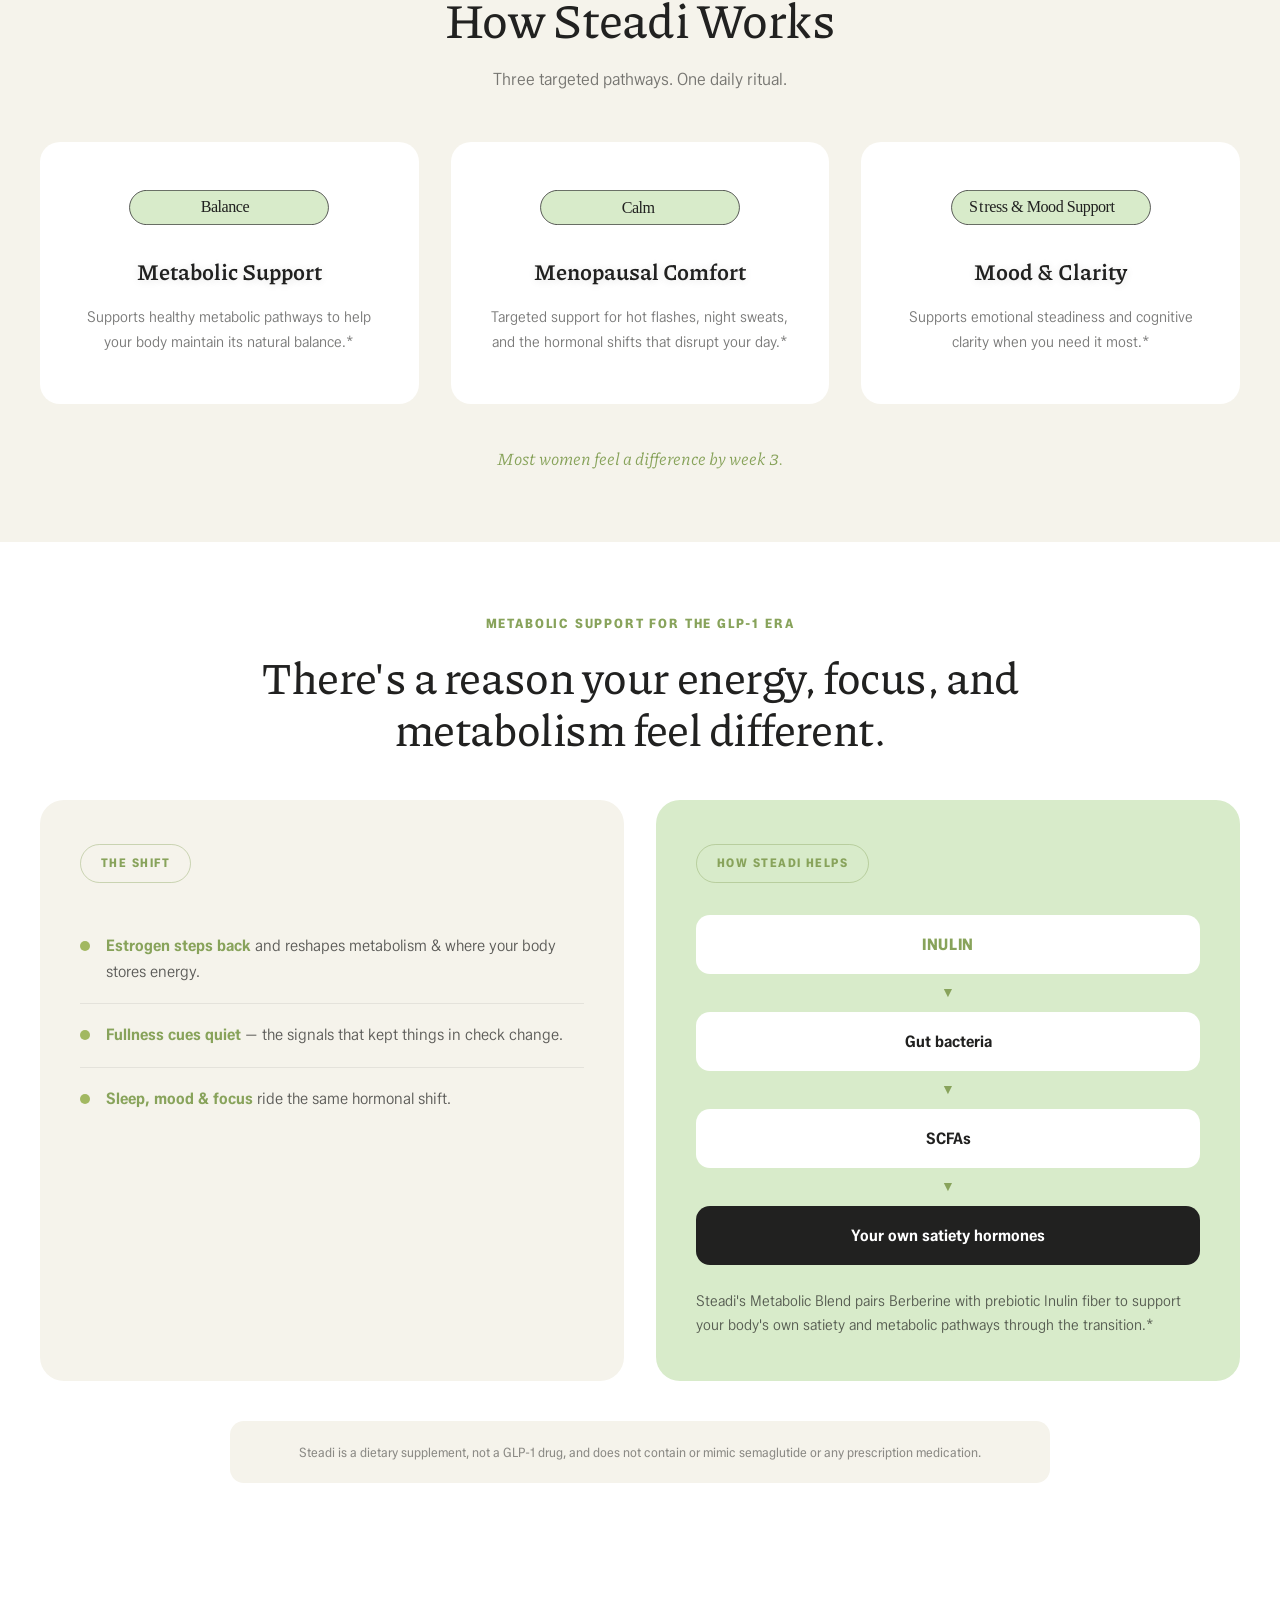
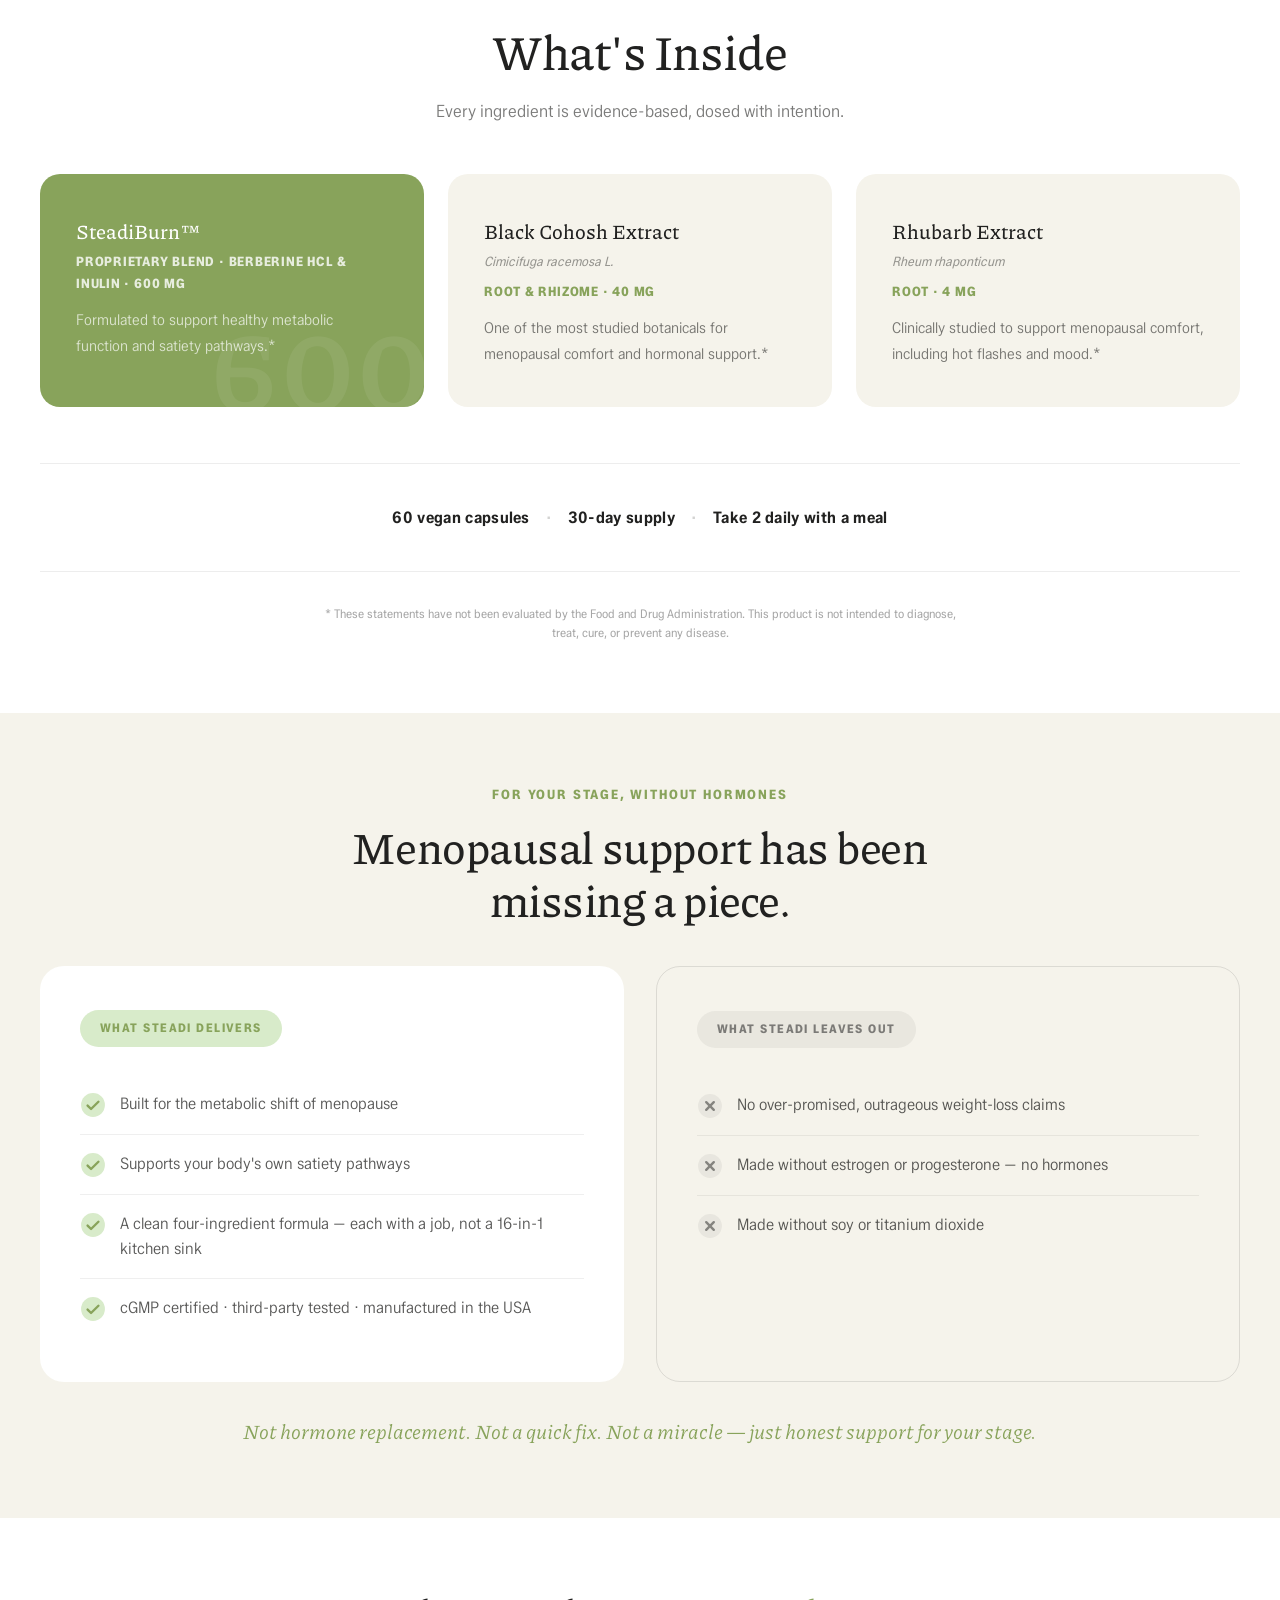
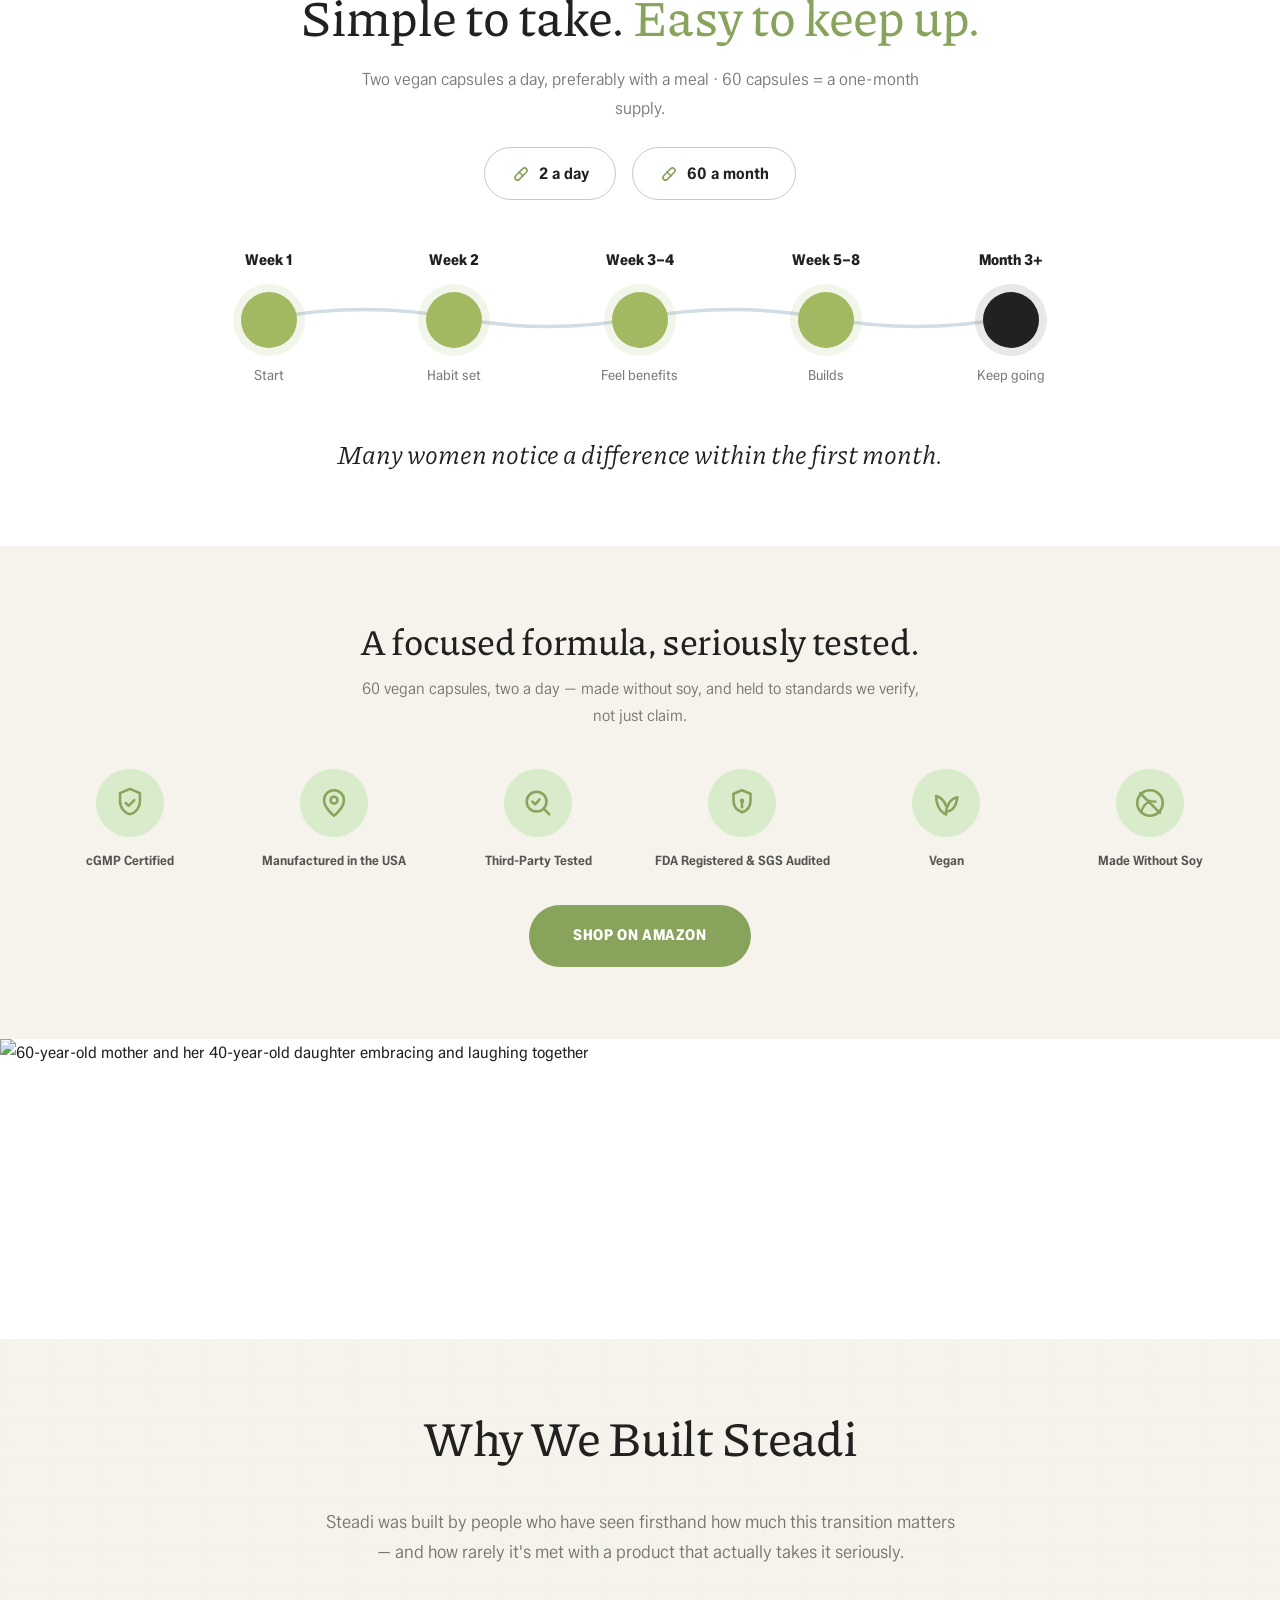
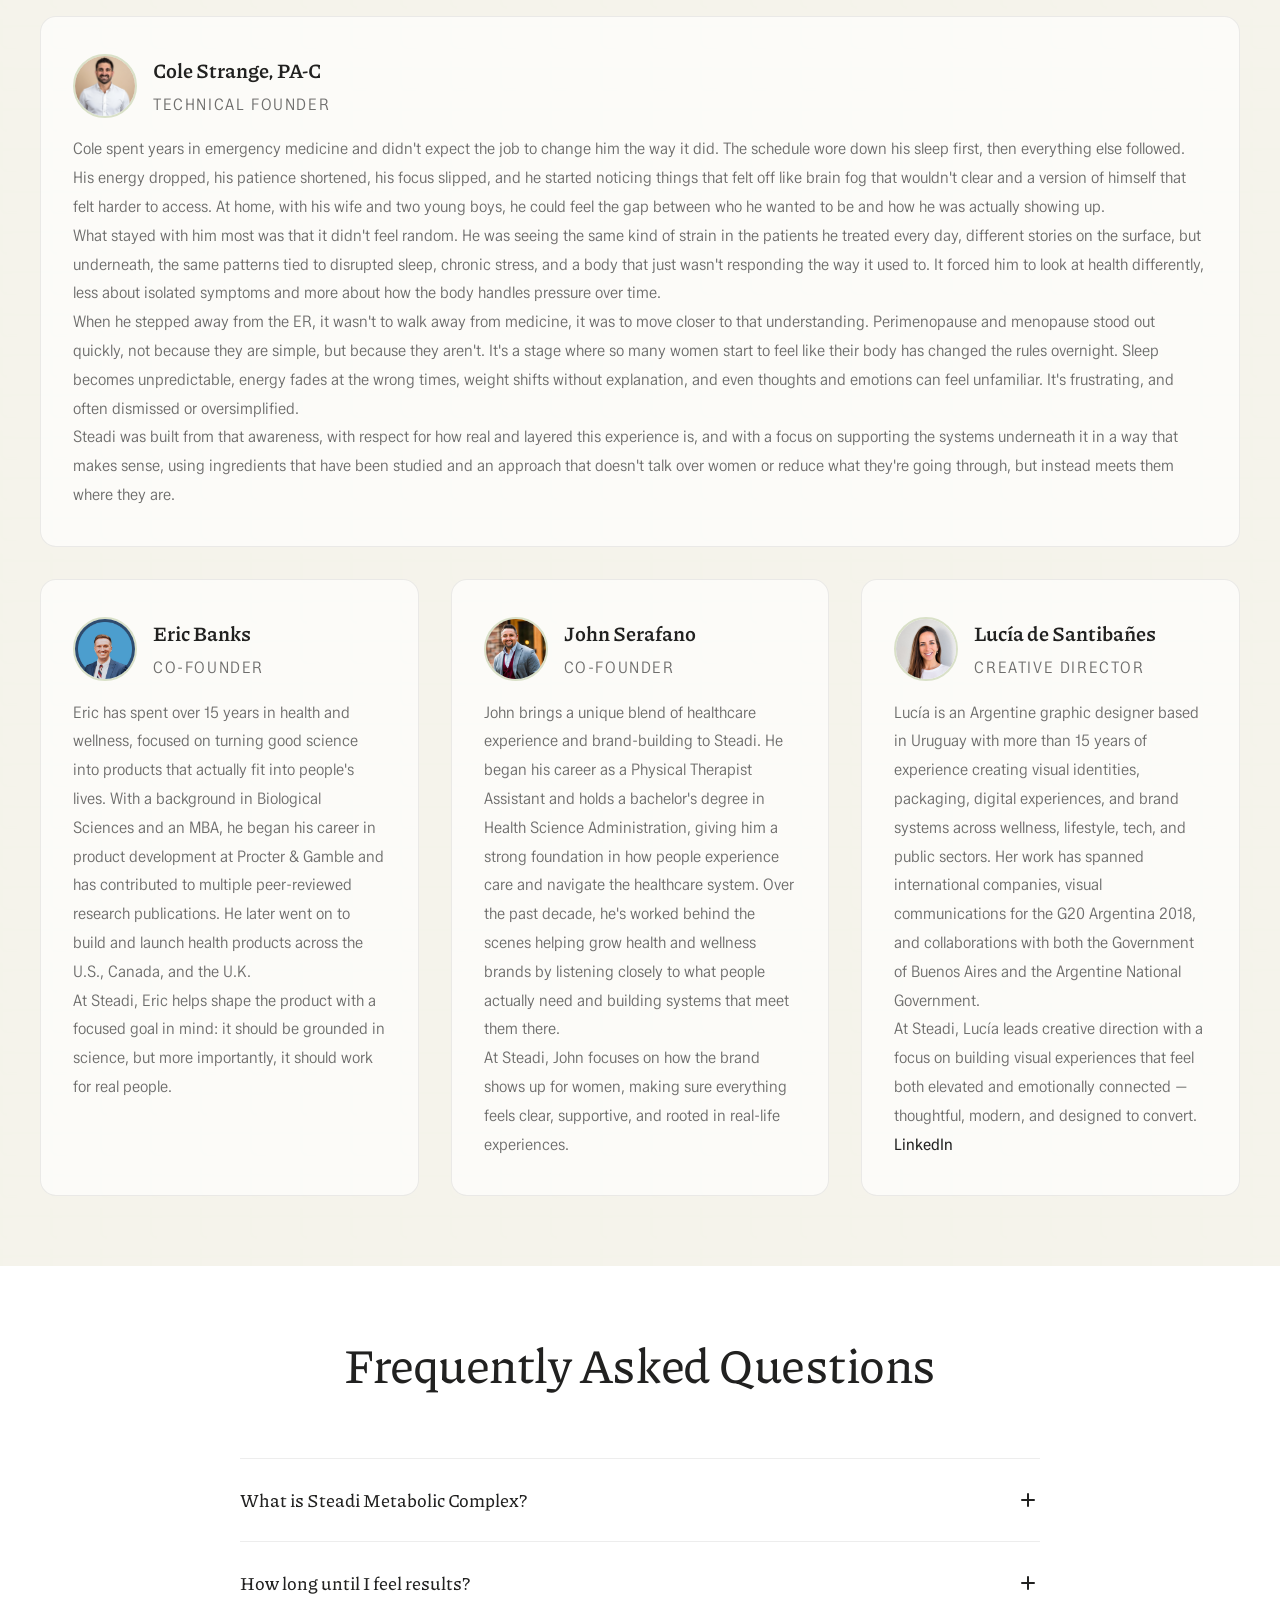
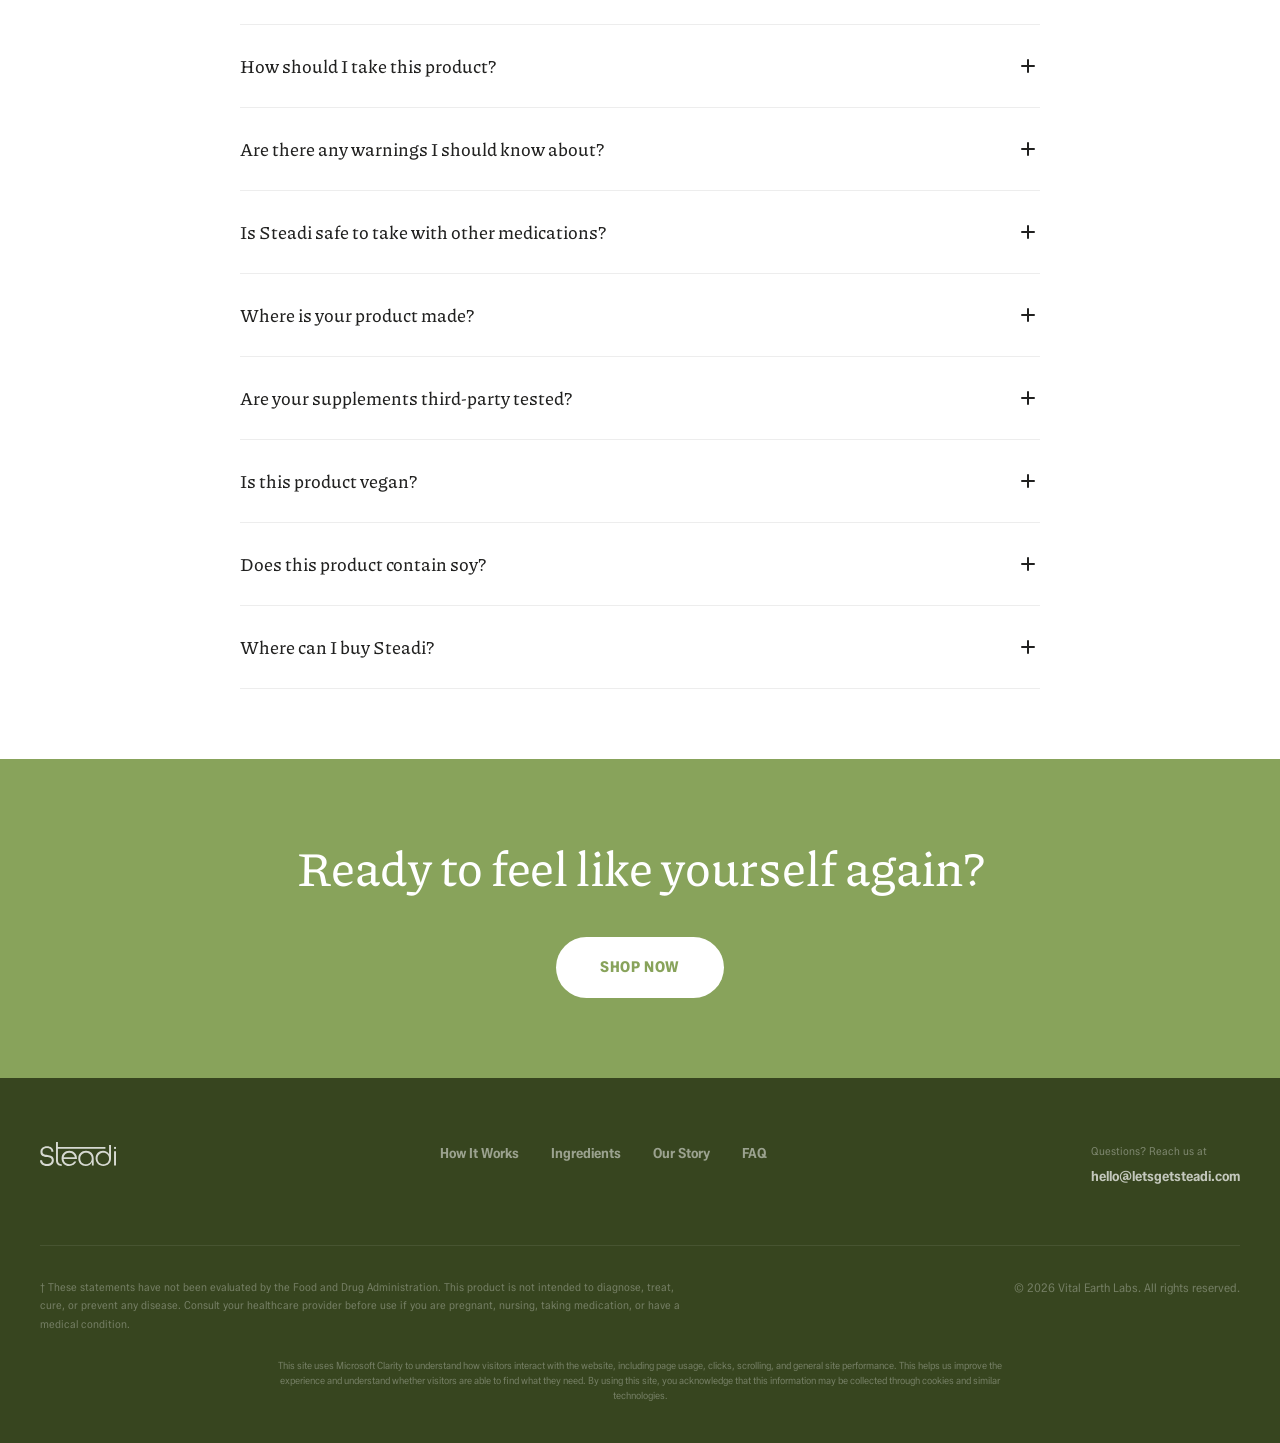
==== commit 66540752: "Upaded Steadi website" ====
--- a/index.html
+++ b/index.html
@@ -148,6 +148,40 @@
     </div>
   </section>
 
+  <!-- ========== SYMPTOM WHEEL (Top-fold PDP) ========== -->
+  <section class="symptoms" id="whats-going-on">
+    <div class="symptoms__inner">
+      <p class="eyebrow reveal">Built for what's actually going on</p>
+      <h2 class="symptoms__headline reveal reveal-delay-1">You're not imagining it.</h2>
+      <p class="symptoms__subtext reveal reveal-delay-1">
+        The energy dips, broken sleep, brain fog, and mood changes of perimenopause and menopause are real. Steadi is daily menopause support for women who've been told it's <em>"just normal"</em> — and want a formula that takes the change seriously.
+      </p>
+
+      <div class="symptoms__wheel reveal reveal-delay-2">
+        <span class="symptoms__ring" aria-hidden="true"></span>
+        <img class="symptoms__photo" src="assets/pdp/woman-symptom.jpg" alt="Woman in her 40s reflecting on the symptoms of perimenopause" width="380" height="380">
+        <div class="symptoms__nodes">
+          <span class="symptom-node symptom-node--1">Mood Volatility</span>
+          <span class="symptom-node symptom-node--2">Body Changes</span>
+          <span class="symptom-node symptom-node--3">Poor Sleep</span>
+          <span class="symptom-node symptom-node--4">Brain Fog</span>
+          <span class="symptom-node symptom-node--5">Hot Flashes</span>
+        </div>
+      </div>
+
+      <div class="pdp-cta reveal reveal-delay-2">
+        <a
+  href="https://www.amazon.com/dp/B0H5L4VJ4Y?maas=maas_adg_F9342EBEB43C9504DFCF7BC0F93B9BFE_afap_abs&amp;ref_=aa_maas&amp;tag=maas"
+  class="btn btn--primary"
+  target="_blank"
+  rel="noopener noreferrer"
+>
+  Shop on Amazon
+</a>
+      </div>
+    </div>
+  </section>
+
   <!-- ========== EMPATHY / THE PROBLEM ========== -->
   <section class="empathy" id="empathy">
     <div class="empathy__inner">
@@ -166,10 +200,36 @@
     </div>
   </section>
 
-  <!-- Lifestyle Break 1 -->
-  <div class="lifestyle-break reveal">
-    <img src="https://images.unsplash.com/photo-1508214751196-bcfd4ca60f91?w=1400&q=80" alt="Confident woman in her 50s smiling outdoors in warm light" loading="lazy">
-  </div>
+  <!-- ========== TESTIMONIALS ========== -->
+  <section class="testimonials" id="testimonials">
+    <div class="testimonials__inner">
+      <div class="testimonials__head">
+        <p class="eyebrow reveal">Your doctor said it was normal</p>
+        <h2 class="testimonials__headline reveal reveal-delay-1">Your body is telling you something else.</h2>
+      </div>
+
+      <div class="testimonials__grid">
+        <div class="testimonial-feature reveal reveal-delay-1">
+          <img class="testimonial-feature__photo" src="assets/pdp/woman-tester.jpg" alt="Woman in midlife navigating the menopause transition" width="180" height="220">
+          <div>
+            <p class="testimonial-feature__quote">"I'm doing everything I'm supposed to do, but I still don't feel like myself. I'm tired, foggy, restless, moody, and frustrated. I don't want miracle promises. I want to feel heard, feel steady, and find something that helps me feel like me again."</p>
+            <p class="testimonial__attr">— Early tester, age 48</p>
+          </div>
+        </div>
+
+        <div class="testimonials__side">
+          <div class="testimonial-mini reveal reveal-delay-2">
+            <p class="testimonial-mini__quote">"I often feel as though my body is working against me, and I frequently feel older than I am."</p>
+            <p class="testimonial__attr">— Early tester, age 44</p>
+          </div>
+          <div class="testimonial-mini reveal reveal-delay-3">
+            <p class="testimonial-mini__quote">"I'm tired of doctors telling you it's normal to feel like I do."</p>
+            <p class="testimonial__attr">— Early tester, age 42</p>
+          </div>
+        </div>
+      </div>
+    </div>
+  </section>
 
   <!-- ========== HOW IT WORKS ========== -->
   <section class="how-it-works" id="how-it-works">
@@ -215,6 +275,50 @@
       </div>
 
       <p class="how-it-works__note reveal">Most women feel a difference by week 3.</p>
+    </div>
+  </section>
+
+  <!-- ========== METABOLIC / GLP-1 SHIFT ========== -->
+  <section class="metabolic" id="metabolic">
+    <div class="metabolic__inner">
+      <div class="metabolic__head">
+        <p class="eyebrow reveal">Metabolic support for the GLP-1 era</p>
+        <h2 class="metabolic__headline reveal reveal-delay-1">There's a reason your energy, focus, and metabolism feel different.</h2>
+      </div>
+
+      <div class="metabolic__grid">
+        <div class="metabolic__panel metabolic__panel--shift reveal reveal-delay-1">
+          <span class="metabolic__panel-label">The shift</span>
+          <div class="shift-item">
+            <span class="shift-item__dot" aria-hidden="true"></span>
+            <p><strong>Estrogen steps back</strong> and reshapes metabolism &amp; where your body stores energy.</p>
+          </div>
+          <div class="shift-item">
+            <span class="shift-item__dot" aria-hidden="true"></span>
+            <p><strong>Fullness cues quiet</strong> — the signals that kept things in check change.</p>
+          </div>
+          <div class="shift-item">
+            <span class="shift-item__dot" aria-hidden="true"></span>
+            <p><strong>Sleep, mood &amp; focus</strong> ride the same hormonal shift.</p>
+          </div>
+        </div>
+
+        <div class="metabolic__panel metabolic__panel--helps reveal reveal-delay-2">
+          <span class="metabolic__panel-label">How Steadi helps</span>
+          <div class="flow">
+            <div class="flow__step flow__step--start">Inulin</div>
+            <div class="flow__arrow" aria-hidden="true">&#9660;</div>
+            <div class="flow__step">Gut bacteria</div>
+            <div class="flow__arrow" aria-hidden="true">&#9660;</div>
+            <div class="flow__step">SCFAs</div>
+            <div class="flow__arrow" aria-hidden="true">&#9660;</div>
+            <div class="flow__step flow__step--end">Your own satiety hormones</div>
+          </div>
+          <p class="metabolic__caption">Steadi's Metabolic Blend pairs Berberine with prebiotic Inulin fiber to support your body's own satiety and metabolic pathways through the transition.*</p>
+        </div>
+      </div>
+
+      <p class="metabolic__note reveal">Steadi is a dietary supplement, not a GLP-1 drug, and does not contain or mimic semaglutide or any prescription medication.</p>
     </div>
   </section>
 
@@ -261,6 +365,155 @@
       <p class="disclaimer reveal">
         * These statements have not been evaluated by the Food and Drug Administration. This product is not intended to diagnose, treat, cure, or prevent any disease.
       </p>
+    </div>
+  </section>
+
+  <!-- ========== COMPARISON (missing a piece) ========== -->
+  <section class="compare" id="why-steadi">
+    <div class="compare__inner">
+      <div class="compare__head">
+        <p class="eyebrow reveal">For your stage, without hormones</p>
+        <h2 class="compare__headline reveal reveal-delay-1">Menopausal support has been missing a piece.</h2>
+      </div>
+
+      <div class="compare__grid">
+        <div class="compare__col compare__col--in reveal reveal-delay-1">
+          <span class="compare__col-label">What Steadi delivers</span>
+          <div class="compare-item">
+            <svg class="compare-item__icon" viewBox="0 0 24 24" fill="none" aria-hidden="true"><circle cx="12" cy="12" r="11" fill="#D8EBCA"/><path d="M7 12.5l3.2 3.2L17 9" stroke="#88A35B" stroke-width="2.2" stroke-linecap="round" stroke-linejoin="round"/></svg>
+            <p>Built for the metabolic shift of menopause</p>
+          </div>
+          <div class="compare-item">
+            <svg class="compare-item__icon" viewBox="0 0 24 24" fill="none" aria-hidden="true"><circle cx="12" cy="12" r="11" fill="#D8EBCA"/><path d="M7 12.5l3.2 3.2L17 9" stroke="#88A35B" stroke-width="2.2" stroke-linecap="round" stroke-linejoin="round"/></svg>
+            <p>Supports your body's own satiety pathways</p>
+          </div>
+          <div class="compare-item">
+            <svg class="compare-item__icon" viewBox="0 0 24 24" fill="none" aria-hidden="true"><circle cx="12" cy="12" r="11" fill="#D8EBCA"/><path d="M7 12.5l3.2 3.2L17 9" stroke="#88A35B" stroke-width="2.2" stroke-linecap="round" stroke-linejoin="round"/></svg>
+            <p>A clean four-ingredient formula — each with a job, not a 16-in-1 kitchen sink</p>
+          </div>
+          <div class="compare-item">
+            <svg class="compare-item__icon" viewBox="0 0 24 24" fill="none" aria-hidden="true"><circle cx="12" cy="12" r="11" fill="#D8EBCA"/><path d="M7 12.5l3.2 3.2L17 9" stroke="#88A35B" stroke-width="2.2" stroke-linecap="round" stroke-linejoin="round"/></svg>
+            <p>cGMP certified · third-party tested · manufactured in the USA</p>
+          </div>
+        </div>
+
+        <div class="compare__col compare__col--out reveal reveal-delay-2">
+          <span class="compare__col-label">What Steadi leaves out</span>
+          <div class="compare-item">
+            <svg class="compare-item__icon" viewBox="0 0 24 24" fill="none" aria-hidden="true"><circle cx="12" cy="12" r="11" fill="rgba(33,33,32,0.06)"/><path d="M8.5 8.5l7 7M15.5 8.5l-7 7" stroke="rgba(33,33,32,0.5)" stroke-width="2.2" stroke-linecap="round"/></svg>
+            <p>No over-promised, outrageous weight-loss claims</p>
+          </div>
+          <div class="compare-item">
+            <svg class="compare-item__icon" viewBox="0 0 24 24" fill="none" aria-hidden="true"><circle cx="12" cy="12" r="11" fill="rgba(33,33,32,0.06)"/><path d="M8.5 8.5l7 7M15.5 8.5l-7 7" stroke="rgba(33,33,32,0.5)" stroke-width="2.2" stroke-linecap="round"/></svg>
+            <p>Made without estrogen or progesterone — no hormones</p>
+          </div>
+          <div class="compare-item">
+            <svg class="compare-item__icon" viewBox="0 0 24 24" fill="none" aria-hidden="true"><circle cx="12" cy="12" r="11" fill="rgba(33,33,32,0.06)"/><path d="M8.5 8.5l7 7M15.5 8.5l-7 7" stroke="rgba(33,33,32,0.5)" stroke-width="2.2" stroke-linecap="round"/></svg>
+            <p>Made without soy or titanium dioxide</p>
+          </div>
+        </div>
+      </div>
+
+      <p class="compare__tagline reveal">Not hormone replacement. Not a quick fix. Not a miracle — just honest support for your stage.</p>
+    </div>
+  </section>
+
+  <!-- ========== TIMELINE (Simple to take) ========== -->
+  <section class="timeline" id="how-to-take">
+    <div class="timeline__inner">
+      <h2 class="timeline__headline reveal">Simple to take. <span>Easy to keep up.</span></h2>
+      <p class="timeline__subtext reveal reveal-delay-1">Two vegan capsules a day, preferably with a meal · 60 capsules = a one-month supply.</p>
+
+      <div class="timeline__pills reveal reveal-delay-1">
+        <span class="timeline__pill">
+          <svg viewBox="0 0 24 24" fill="none" aria-hidden="true"><rect x="3" y="9" width="18" height="6" rx="3" transform="rotate(-45 12 12)" stroke="currentColor" stroke-width="2"/><path d="M9 9l6 6" stroke="currentColor" stroke-width="2"/></svg>
+          2 a day
+        </span>
+        <span class="timeline__pill">
+          <svg viewBox="0 0 24 24" fill="none" aria-hidden="true"><rect x="3" y="9" width="18" height="6" rx="3" transform="rotate(-45 12 12)" stroke="currentColor" stroke-width="2"/><path d="M9 9l6 6" stroke="currentColor" stroke-width="2"/></svg>
+          60 a month
+        </span>
+      </div>
+
+      <div class="timeline__track reveal reveal-delay-2">
+        <svg class="timeline__wave" viewBox="0 0 1000 60" preserveAspectRatio="none" aria-hidden="true">
+          <path d="M100,30 Q200,13 300,30 T500,30 T700,30 T900,30"/>
+        </svg>
+        <span class="timeline__vline" aria-hidden="true"></span>
+        <div class="timeline-node">
+          <span class="timeline-node__week">Week 1</span>
+          <span class="timeline-node__dot" aria-hidden="true"></span>
+          <span class="timeline-node__label">Start</span>
+        </div>
+        <div class="timeline-node">
+          <span class="timeline-node__week">Week 2</span>
+          <span class="timeline-node__dot" aria-hidden="true"></span>
+          <span class="timeline-node__label">Habit set</span>
+        </div>
+        <div class="timeline-node">
+          <span class="timeline-node__week">Week 3–4</span>
+          <span class="timeline-node__dot" aria-hidden="true"></span>
+          <span class="timeline-node__label">Feel benefits</span>
+        </div>
+        <div class="timeline-node">
+          <span class="timeline-node__week">Week 5–8</span>
+          <span class="timeline-node__dot" aria-hidden="true"></span>
+          <span class="timeline-node__label">Builds</span>
+        </div>
+        <div class="timeline-node timeline-node--end">
+          <span class="timeline-node__week">Month 3+</span>
+          <span class="timeline-node__dot" aria-hidden="true"></span>
+          <span class="timeline-node__label">Keep going</span>
+        </div>
+      </div>
+
+      <p class="timeline__footer reveal">Many women notice a difference within the first month.</p>
+    </div>
+  </section>
+
+  <!-- ========== TRUST BADGES ========== -->
+  <section class="trust-strip" id="quality">
+    <div class="trust-strip__inner">
+      <h2 class="trust-strip__title reveal">A focused formula, seriously tested.</h2>
+      <p class="trust-strip__sub reveal reveal-delay-1">60 vegan capsules, two a day — made without soy, and held to standards we verify, not just claim.</p>
+
+      <div class="trust-badges">
+        <div class="trust-badge reveal reveal-delay-1">
+          <span class="trust-badge__icon"><svg viewBox="0 0 24 24" fill="none" aria-hidden="true"><path d="M12 2l7 3v6c0 4.5-3 8-7 9-4-1-7-4.5-7-9V5l7-3z" stroke="currentColor" stroke-width="1.8" stroke-linejoin="round"/><path d="M9 12l2 2 4-4" stroke="currentColor" stroke-width="1.8" stroke-linecap="round" stroke-linejoin="round"/></svg></span>
+          <span class="trust-badge__label">cGMP Certified</span>
+        </div>
+        <div class="trust-badge reveal reveal-delay-1">
+          <span class="trust-badge__icon"><svg viewBox="0 0 24 24" fill="none" aria-hidden="true"><path d="M12 21s7-5.5 7-11a7 7 0 10-14 0c0 5.5 7 11 7 11z" stroke="currentColor" stroke-width="1.8" stroke-linejoin="round"/><circle cx="12" cy="10" r="2.4" stroke="currentColor" stroke-width="1.8"/></svg></span>
+          <span class="trust-badge__label">Manufactured in the USA</span>
+        </div>
+        <div class="trust-badge reveal reveal-delay-2">
+          <span class="trust-badge__icon"><svg viewBox="0 0 24 24" fill="none" aria-hidden="true"><circle cx="11" cy="11" r="7" stroke="currentColor" stroke-width="1.8"/><path d="M16 16l4 4" stroke="currentColor" stroke-width="1.8" stroke-linecap="round"/><path d="M8 11l2 2 3-3.5" stroke="currentColor" stroke-width="1.8" stroke-linecap="round" stroke-linejoin="round"/></svg></span>
+          <span class="trust-badge__label">Third-Party Tested</span>
+        </div>
+        <div class="trust-badge reveal reveal-delay-2">
+          <span class="trust-badge__icon"><svg viewBox="0 0 24 24" fill="none" aria-hidden="true"><path d="M12 3l6 2.5v5c0 3.8-2.5 6.8-6 8-3.5-1.2-6-4.2-6-8v-5L12 3z" stroke="currentColor" stroke-width="1.8" stroke-linejoin="round"/><circle cx="12" cy="10.5" r="1.6" fill="currentColor"/><path d="M12 12v3" stroke="currentColor" stroke-width="1.8" stroke-linecap="round"/></svg></span>
+          <span class="trust-badge__label">FDA Registered &amp; SGS Audited</span>
+        </div>
+        <div class="trust-badge reveal reveal-delay-3">
+          <span class="trust-badge__icon"><svg viewBox="0 0 24 24" fill="none" aria-hidden="true"><path d="M12 20c0-6 3-11 8-12-1 7-4 10-8 10z" stroke="currentColor" stroke-width="1.8" stroke-linejoin="round"/><path d="M12 20C7 18 5 12 5 7c4 1 6 4 7 7" stroke="currentColor" stroke-width="1.8" stroke-linecap="round" stroke-linejoin="round"/></svg></span>
+          <span class="trust-badge__label">Vegan</span>
+        </div>
+        <div class="trust-badge reveal reveal-delay-3">
+          <span class="trust-badge__icon"><svg viewBox="0 0 24 24" fill="none" aria-hidden="true"><circle cx="12" cy="12" r="9" stroke="currentColor" stroke-width="1.8"/><path d="M8 8c1.5 2 3 3 8 3M6 18c1-4 3-6 6-7" stroke="currentColor" stroke-width="1.6" stroke-linecap="round"/><path d="M5 5l14 14" stroke="currentColor" stroke-width="1.8" stroke-linecap="round"/></svg></span>
+          <span class="trust-badge__label">Made Without Soy</span>
+        </div>
+      </div>
+
+      <div class="pdp-cta reveal">
+        <a
+  href="https://www.amazon.com/dp/B0H5L4VJ4Y?maas=maas_adg_F9342EBEB43C9504DFCF7BC0F93B9BFE_afap_abs&amp;ref_=aa_maas&amp;tag=maas"
+  class="btn btn--primary btn--large"
+  target="_blank"
+  rel="noopener noreferrer"
+>
+  Shop on Amazon
+</a>
+      </div>
     </div>
   </section>
 
@@ -328,12 +581,6 @@
       </div>
     </div>
   </section>
-
-  <!-- Lifestyle Break 3 -->
-  <div class="lifestyle-break lifestyle-break--split reveal">
-    <img src="https://images.unsplash.com/photo-1544367567-0f2fcb009e0b?w=700&q=80" alt="Woman in her 40s doing yoga outdoors in morning light" loading="lazy">
-    <img src="assets/lifestyle/lifestylecoffeesteadi.png" alt="Woman enjoying coffee" loading="lazy">
-  </div>
 
   <!-- ========== FAQ ========== -->
   <section class="faq" id="faq">
--- a/css/styles.css
+++ b/css/styles.css
@@ -88,6 +88,7 @@
   --color-leaf-green: #A2B861;
   --color-soft-green: #D8EBCA;
   --color-garden-green: #88A35B;
+  --color-deep-green: #37451F;
 
   --font-heading: 'Piazzolla', 'Georgia', 'Times New Roman', serif;
   --font-body: 'Zalando Sans SC', -apple-system, 'Segoe UI', Helvetica, Arial, sans-serif;
@@ -663,7 +664,7 @@
 
 .empathy {
   background-color: var(--color-white);
-  padding: 140px 24px;
+  padding: 70px 24px;
 }
 
 .empathy__inner {
@@ -707,7 +708,7 @@
 
 .how-it-works {
   background-color: var(--color-ivory);
-  padding: 140px 24px;
+  padding: 70px 24px;
 }
 
 .how-it-works__inner {
@@ -717,7 +718,7 @@
 
 .section-header {
   text-align: center;
-  margin-bottom: 80px;
+  margin-bottom: 48px;
 }
 
 .section-header__title {
@@ -738,8 +739,8 @@
 .benefits-grid {
   display: grid;
   grid-template-columns: repeat(3, 1fr);
-  gap: 40px;
-  margin-bottom: 64px;
+  gap: 32px;
+  margin-bottom: 40px;
 }
 
 .benefit-card {
@@ -814,7 +815,7 @@
 
 .ingredients {
   background-color: var(--color-white);
-  padding: 140px 24px;
+  padding: 70px 24px;
 }
 
 .ingredients__inner {
@@ -964,7 +965,7 @@
 
 .story {
   background-color: var(--color-ivory);
-  padding: 140px 24px;
+  padding: 70px 24px;
   position: relative;
   overflow: hidden;
 }
@@ -1027,12 +1028,12 @@
 .lifestyle-break {
   width: 100%;
   overflow: hidden;
-  max-height: 420px;
+  max-height: 300px;
 }
 
 .lifestyle-break img {
   width: 100%;
-  height: 420px;
+  height: 300px;
   object-fit: cover;
   display: block;
   transition: transform 0.6s ease;
@@ -1050,7 +1051,7 @@
 
 .lifestyle-break--split img {
   width: 100%;
-  height: 420px;
+  height: 300px;
   object-fit: cover;
 }
 
@@ -1073,7 +1074,7 @@
 
 .faq {
   background-color: var(--color-white);
-  padding: 140px 24px;
+  padding: 70px 24px;
 }
 
 .faq__inner {
@@ -1172,20 +1173,14 @@
 
 .cta {
   background-color: var(--color-garden-green);
-  padding: 120px 24px;
+  padding: 80px 24px;
   text-align: center;
   position: relative;
   overflow: hidden;
 }
 
 .cta__pattern {
-  position: absolute;
-  inset: 0;
-  opacity: 0.08;
-  background-image: url('../assets/patterns/Flow Wave Pattern.svg');
-  background-size: 500px;
-  background-repeat: repeat;
-  pointer-events: none;
+  display: none;
 }
 
 .cta__inner {
@@ -1295,21 +1290,15 @@
    ============================================ */
 
 .footer {
-  background-color: var(--color-carbon);
+  background-color: var(--color-deep-green);
   color: rgba(255, 255, 255, 0.5);
-  padding: 80px 24px 48px;
+  padding: 64px 24px 40px;
   position: relative;
   overflow: hidden;
 }
 
 .footer__pattern {
-  position: absolute;
-  inset: 0;
-  opacity: 0.03;
-  background-image: url('../assets/patterns/waves pattern.svg');
-  background-size: 500px;
-  background-repeat: repeat;
-  pointer-events: none;
+  display: none;
 }
 
 .footer__inner {
@@ -1509,8 +1498,14 @@
   .ingredients,
   .story,
   .faq,
-  .cta {
-    padding: 100px 24px;
+  .cta,
+  .symptoms,
+  .testimonials,
+  .metabolic,
+  .compare,
+  .timeline,
+  .trust-strip {
+    padding: 60px 24px;
   }
 
   .benefits-grid {
@@ -1610,3 +1605,758 @@
     font-size: 0;
   }
 }
+
+/* ============================================
+   PDP INTEGRATION — Shared helpers
+   ============================================ */
+
+.eyebrow {
+  font-family: var(--font-body);
+  font-size: 13px;
+  font-weight: 700;
+  letter-spacing: 0.14em;
+  text-transform: uppercase;
+  color: var(--color-garden-green);
+  margin-bottom: 16px;
+}
+
+.pdp-cta {
+  margin-top: 36px;
+  display: flex;
+  justify-content: center;
+}
+
+/* ============================================
+   SYMPTOM WHEEL ("Built for what's actually going on")
+   ============================================ */
+
+.symptoms {
+  background-color: var(--color-ivory);
+  padding: 70px 24px;
+}
+
+.symptoms__inner {
+  max-width: 920px;
+  margin: 0 auto;
+  text-align: center;
+}
+
+.symptoms__headline {
+  font-family: var(--font-heading);
+  font-size: clamp(32px, 4vw, 48px);
+  font-weight: 500;
+  line-height: 1.2;
+  letter-spacing: -0.01em;
+  margin-bottom: 24px;
+}
+
+.symptoms__subtext {
+  font-size: 18px;
+  line-height: 1.8;
+  color: rgba(33, 33, 32, 0.65);
+  font-weight: 300;
+  max-width: 640px;
+  margin: 0 auto;
+}
+
+.symptoms__subtext em {
+  font-style: italic;
+  color: var(--color-garden-green);
+}
+
+.symptoms__wheel {
+  position: relative;
+  width: min(520px, 92vw);
+  height: min(520px, 92vw);
+  margin: 44px auto 0;
+}
+
+.symptoms__ring {
+  position: absolute;
+  inset: 8%;
+  border-radius: 50%;
+  border: 2px dashed rgba(136, 163, 91, 0.4);
+  pointer-events: none;
+}
+
+.symptoms__photo {
+  position: absolute;
+  top: 50%;
+  left: 50%;
+  transform: translate(-50%, -50%);
+  width: 46%;
+  height: 46%;
+  border-radius: 50%;
+  object-fit: cover;
+  border: 8px solid var(--color-white);
+  box-shadow: 0 18px 44px rgba(33, 33, 32, 0.14);
+}
+
+.symptoms__nodes {
+  position: absolute;
+  inset: 0;
+  pointer-events: none;
+}
+
+.symptom-node {
+  position: absolute;
+  transform: translate(-50%, -50%);
+  background-color: var(--color-white);
+  color: var(--color-carbon);
+  font-family: var(--font-body);
+  font-weight: 600;
+  font-size: 15px;
+  line-height: 1.25;
+  letter-spacing: 0.01em;
+  padding: 12px 20px;
+  border-radius: 40px;
+  box-shadow: 0 8px 22px rgba(33, 33, 32, 0.08);
+  border: 1px solid rgba(136, 163, 91, 0.18);
+  white-space: nowrap;
+}
+
+.symptom-node--1 { top: 0%;   left: 50%; }     /* Mood Volatility */
+.symptom-node--2 { top: 34.5%; left: 97.6%; }  /* Body Changes */
+.symptom-node--3 { top: 90.5%; left: 79.4%; }  /* Poor Sleep */
+.symptom-node--4 { top: 90.5%; left: 20.6%; }  /* Brain Fog */
+.symptom-node--5 { top: 34.5%; left: 2.4%; }   /* Hot Flashes */
+
+@media (max-width: 680px) {
+  .symptoms__wheel {
+    width: 100%;
+    aspect-ratio: auto;
+    display: flex;
+    flex-direction: column;
+    align-items: center;
+    gap: 20px;
+    margin-top: 48px;
+  }
+  .symptoms__ring { display: none; }
+  .symptoms__photo {
+    position: static;
+    transform: none;
+    width: 200px;
+    height: 200px;
+  }
+  .symptoms__nodes {
+    position: static;
+    display: flex;
+    flex-wrap: wrap;
+    justify-content: center;
+    gap: 10px;
+  }
+  .symptom-node {
+    position: static;
+    transform: none;
+    font-size: 14px;
+    padding: 10px 16px;
+  }
+}
+
+/* ============================================
+   TESTIMONIALS ("Your body is telling you something else")
+   ============================================ */
+
+.testimonials {
+  background-color: var(--color-white);
+  padding: 70px 24px;
+}
+
+.testimonials__inner {
+  max-width: var(--container-max);
+  margin: 0 auto;
+}
+
+.testimonials__head {
+  text-align: center;
+  max-width: 700px;
+  margin: 0 auto 40px;
+}
+
+.testimonials__headline {
+  font-family: var(--font-heading);
+  font-size: clamp(30px, 3.6vw, 44px);
+  font-weight: 500;
+  line-height: 1.2;
+  letter-spacing: -0.01em;
+}
+
+.testimonials__grid {
+  display: grid;
+  grid-template-columns: 1.15fr 0.85fr;
+  gap: 32px;
+  align-items: stretch;
+}
+
+.testimonial-feature {
+  background-color: var(--color-ivory);
+  border-radius: 24px;
+  padding: 44px;
+  display: flex;
+  gap: 32px;
+  align-items: center;
+}
+
+.testimonial-feature__photo {
+  width: 190px;
+  height: 232px;
+  border-radius: 18px;
+  object-fit: cover;
+  object-position: center 20%;
+  flex-shrink: 0;
+}
+
+.testimonial-feature__quote {
+  font-family: var(--font-heading);
+  font-size: 19px;
+  font-style: italic;
+  line-height: 1.6;
+  color: var(--color-carbon);
+  margin-bottom: 16px;
+}
+
+.testimonial__attr {
+  font-family: var(--font-body);
+  font-size: 12px;
+  font-weight: 700;
+  letter-spacing: 0.1em;
+  text-transform: uppercase;
+  color: var(--color-garden-green);
+}
+
+.testimonials__side {
+  display: flex;
+  flex-direction: column;
+  gap: 24px;
+}
+
+.testimonial-mini {
+  background-color: var(--color-soft-green);
+  border-radius: 20px;
+  padding: 28px 30px;
+  flex: 1;
+  display: flex;
+  flex-direction: column;
+  justify-content: center;
+}
+
+.testimonial-mini__quote {
+  font-family: var(--font-heading);
+  font-size: 17px;
+  font-style: italic;
+  line-height: 1.55;
+  color: var(--color-carbon);
+  margin-bottom: 12px;
+}
+
+@media (max-width: 900px) {
+  .testimonials__grid { grid-template-columns: 1fr; }
+  .testimonial-feature { flex-direction: column; text-align: center; padding: 36px; }
+}
+
+/* ============================================
+   METABOLIC / GLP-1 SHIFT
+   ============================================ */
+
+.metabolic {
+  background-color: var(--color-white);
+  padding: 70px 24px;
+}
+
+.metabolic__inner {
+  max-width: var(--container-max);
+  margin: 0 auto;
+}
+
+.metabolic__head {
+  text-align: center;
+  max-width: 760px;
+  margin: 0 auto 44px;
+}
+
+.metabolic__headline {
+  font-family: var(--font-heading);
+  font-size: clamp(30px, 3.6vw, 44px);
+  font-weight: 500;
+  line-height: 1.2;
+  letter-spacing: -0.01em;
+}
+
+.metabolic__grid {
+  display: grid;
+  grid-template-columns: 1fr 1fr;
+  gap: 32px;
+  align-items: stretch;
+}
+
+.metabolic__panel {
+  border-radius: 24px;
+  padding: 44px 40px;
+}
+
+.metabolic__panel--shift {
+  background-color: var(--color-ivory);
+}
+
+.metabolic__panel--helps {
+  background-color: var(--color-soft-green);
+}
+
+.metabolic__panel-label {
+  display: inline-block;
+  font-family: var(--font-body);
+  font-size: 12px;
+  font-weight: 700;
+  letter-spacing: 0.12em;
+  text-transform: uppercase;
+  color: var(--color-garden-green);
+  border: 1px solid rgba(136, 163, 91, 0.4);
+  border-radius: 40px;
+  padding: 8px 20px;
+  margin-bottom: 32px;
+}
+
+.shift-item {
+  display: flex;
+  gap: 16px;
+  padding: 18px 0;
+  border-top: 1px solid rgba(33, 33, 32, 0.08);
+}
+
+.shift-item:first-of-type { border-top: none; }
+
+.shift-item__dot {
+  flex-shrink: 0;
+  width: 10px;
+  height: 10px;
+  margin-top: 8px;
+  border-radius: 50%;
+  background-color: var(--color-leaf-green);
+}
+
+.shift-item p {
+  font-size: 16px;
+  line-height: 1.65;
+  color: rgba(33, 33, 32, 0.72);
+  font-weight: 300;
+}
+
+.shift-item strong {
+  font-weight: 600;
+  color: var(--color-garden-green);
+}
+
+.flow {
+  display: flex;
+  flex-direction: column;
+  gap: 12px;
+  margin-bottom: 24px;
+}
+
+.flow__step {
+  background-color: var(--color-white);
+  border-radius: 14px;
+  padding: 16px 22px;
+  text-align: center;
+  font-family: var(--font-body);
+  font-weight: 600;
+  font-size: 16px;
+  color: var(--color-carbon);
+  position: relative;
+}
+
+.flow__step--start {
+  color: var(--color-garden-green);
+  font-weight: 700;
+  letter-spacing: 0.04em;
+  text-transform: uppercase;
+}
+
+.flow__step--end {
+  background-color: var(--color-carbon);
+  color: var(--color-white);
+}
+
+.flow__arrow {
+  text-align: center;
+  color: var(--color-garden-green);
+  font-size: 14px;
+  line-height: 1;
+}
+
+.metabolic__caption {
+  font-size: 15px;
+  line-height: 1.6;
+  color: rgba(33, 33, 32, 0.7);
+  font-weight: 300;
+}
+
+.metabolic__note {
+  max-width: 820px;
+  margin: 40px auto 0;
+  text-align: center;
+  font-size: 13px;
+  line-height: 1.7;
+  color: rgba(33, 33, 32, 0.5);
+  background-color: var(--color-ivory);
+  border-radius: 14px;
+  padding: 20px 28px;
+}
+
+@media (max-width: 820px) {
+  .metabolic__grid { grid-template-columns: 1fr; }
+}
+
+/* ============================================
+   COMPARISON ("missing a piece")
+   ============================================ */
+
+.compare {
+  background-color: var(--color-ivory);
+  padding: 70px 24px;
+}
+
+.compare__inner {
+  max-width: var(--container-max);
+  margin: 0 auto;
+}
+
+.compare__head {
+  text-align: center;
+  max-width: 720px;
+  margin: 0 auto 40px;
+}
+
+.compare__headline {
+  font-family: var(--font-heading);
+  font-size: clamp(30px, 3.6vw, 44px);
+  font-weight: 500;
+  line-height: 1.2;
+  letter-spacing: -0.01em;
+}
+
+.compare__grid {
+  display: grid;
+  grid-template-columns: 1fr 1fr;
+  gap: 32px;
+}
+
+.compare__col {
+  background-color: var(--color-white);
+  border-radius: 24px;
+  padding: 44px 40px;
+}
+
+.compare__col--out {
+  background-color: transparent;
+  border: 1px solid rgba(33, 33, 32, 0.12);
+}
+
+.compare__col-label {
+  display: inline-block;
+  font-family: var(--font-body);
+  font-size: 12px;
+  font-weight: 700;
+  letter-spacing: 0.12em;
+  text-transform: uppercase;
+  padding: 8px 20px;
+  border-radius: 40px;
+  margin-bottom: 28px;
+}
+
+.compare__col--in .compare__col-label {
+  background-color: var(--color-soft-green);
+  color: var(--color-garden-green);
+}
+
+.compare__col--out .compare__col-label {
+  background-color: rgba(33, 33, 32, 0.06);
+  color: rgba(33, 33, 32, 0.55);
+}
+
+.compare-item {
+  display: flex;
+  gap: 14px;
+  align-items: flex-start;
+  padding: 16px 0;
+  border-top: 1px solid rgba(33, 33, 32, 0.07);
+}
+
+.compare-item:first-of-type { border-top: none; }
+
+.compare-item__icon {
+  flex-shrink: 0;
+  width: 26px;
+  height: 26px;
+  margin-top: 1px;
+}
+
+.compare-item p {
+  font-size: 16px;
+  line-height: 1.6;
+  color: rgba(33, 33, 32, 0.75);
+  font-weight: 300;
+}
+
+.compare__tagline {
+  text-align: center;
+  margin-top: 32px;
+  font-family: var(--font-heading);
+  font-size: 20px;
+  font-style: italic;
+  color: var(--color-garden-green);
+}
+
+@media (max-width: 820px) {
+  .compare__grid { grid-template-columns: 1fr; }
+}
+
+/* ============================================
+   TIMELINE ("Simple to take. Easy to keep up.")
+   ============================================ */
+
+.timeline {
+  background-color: var(--color-white);
+  padding: 70px 24px;
+}
+
+.timeline__inner {
+  max-width: var(--container-max);
+  margin: 0 auto;
+  text-align: center;
+}
+
+.timeline__headline {
+  font-family: var(--font-heading);
+  font-size: clamp(32px, 4.2vw, 50px);
+  font-weight: 500;
+  line-height: 1.15;
+  letter-spacing: -0.01em;
+  margin-bottom: 20px;
+}
+
+.timeline__headline span {
+  color: var(--color-garden-green);
+}
+
+.timeline__subtext {
+  font-size: 17px;
+  line-height: 1.7;
+  color: rgba(33, 33, 32, 0.6);
+  font-weight: 300;
+  max-width: 560px;
+  margin: 0 auto;
+}
+
+.timeline__pills {
+  display: flex;
+  justify-content: center;
+  gap: 16px;
+  margin: 24px 0 48px;
+  flex-wrap: wrap;
+}
+
+.timeline__pill {
+  display: inline-flex;
+  align-items: center;
+  gap: 8px;
+  font-family: var(--font-body);
+  font-weight: 600;
+  font-size: 16px;
+  color: var(--color-carbon);
+  border: 1.5px solid rgba(33, 33, 32, 0.25);
+  border-radius: 40px;
+  padding: 12px 26px;
+}
+
+.timeline__pill svg {
+  width: 20px;
+  height: 20px;
+  color: var(--color-garden-green);
+}
+
+.timeline__track {
+  display: grid;
+  grid-template-columns: repeat(5, 1fr);
+  gap: 8px;
+  position: relative;
+  max-width: 920px;
+  margin: 0 auto;
+}
+
+.timeline__wave {
+  position: absolute;
+  top: 40px;
+  left: 0;
+  right: 0;
+  width: 100%;
+  height: 60px;
+  z-index: 0;
+  overflow: visible;
+}
+
+.timeline__wave path {
+  fill: none;
+  stroke: var(--color-blue-mist);
+  stroke-width: 3.5;
+  stroke-linecap: round;
+  vector-effect: non-scaling-stroke;
+}
+
+.timeline__vline {
+  display: none;
+}
+
+.timeline-node {
+  position: relative;
+  z-index: 1;
+  display: flex;
+  flex-direction: column;
+  align-items: center;
+}
+
+.timeline-node__week {
+  font-family: var(--font-body);
+  font-weight: 700;
+  font-size: 15px;
+  color: var(--color-carbon);
+  margin-bottom: 18px;
+  min-height: 22px;
+}
+
+.timeline-node__dot {
+  width: 56px;
+  height: 56px;
+  border-radius: 50%;
+  background-color: var(--color-leaf-green);
+  box-shadow: 0 0 0 8px rgba(162, 184, 97, 0.14);
+}
+
+.timeline-node--end .timeline-node__dot {
+  background-color: var(--color-carbon);
+  box-shadow: 0 0 0 8px rgba(33, 33, 32, 0.1);
+}
+
+.timeline-node__label {
+  font-family: var(--font-body);
+  font-size: 14px;
+  color: rgba(33, 33, 32, 0.6);
+  margin-top: 16px;
+}
+
+.timeline__footer {
+  font-family: var(--font-heading);
+  font-size: clamp(20px, 2.4vw, 26px);
+  font-style: italic;
+  color: var(--color-carbon);
+  margin-top: 44px;
+}
+
+@media (max-width: 720px) {
+  .timeline__track {
+    grid-template-columns: 1fr;
+    gap: 0;
+    max-width: 340px;
+  }
+  .timeline__wave { display: none; }
+  .timeline__vline {
+    display: block;
+    position: absolute;
+    left: 20px;
+    top: 32px;
+    bottom: 32px;
+    width: 3px;
+    background: repeating-linear-gradient(
+      to bottom,
+      var(--color-blue-mist) 0 12px,
+      transparent 12px 20px
+    );
+  }
+  .timeline-node {
+    flex-direction: row;
+    align-items: center;
+    gap: 20px;
+    text-align: left;
+    padding: 14px 0;
+  }
+  .timeline-node__week { margin-bottom: 0; min-height: 0; width: 96px; order: 2; }
+  .timeline-node__dot { width: 40px; height: 40px; order: 1; flex-shrink: 0; }
+  .timeline-node__label { margin-top: 0; order: 3; }
+}
+
+/* ============================================
+   TRUST BADGES STRIP
+   ============================================ */
+
+.trust-strip {
+  background-color: var(--color-ivory);
+  padding: 72px 24px;
+}
+
+.trust-strip__inner {
+  max-width: var(--container-max);
+  margin: 0 auto;
+  text-align: center;
+}
+
+.trust-strip__title {
+  font-family: var(--font-heading);
+  font-size: clamp(26px, 3vw, 36px);
+  font-weight: 500;
+  line-height: 1.25;
+  letter-spacing: -0.01em;
+  margin-bottom: 12px;
+}
+
+.trust-strip__sub {
+  font-size: 16px;
+  color: rgba(33, 33, 32, 0.6);
+  font-weight: 300;
+  max-width: 560px;
+  margin: 0 auto 40px;
+}
+
+.trust-badges {
+  display: grid;
+  grid-template-columns: repeat(6, 1fr);
+  gap: 24px;
+}
+
+.trust-badge {
+  display: flex;
+  flex-direction: column;
+  align-items: center;
+  gap: 14px;
+}
+
+.trust-badge__icon {
+  width: 68px;
+  height: 68px;
+  border-radius: 50%;
+  background-color: var(--color-soft-green);
+  display: flex;
+  align-items: center;
+  justify-content: center;
+}
+
+.trust-badge__icon svg {
+  width: 34px;
+  height: 34px;
+  color: var(--color-garden-green);
+}
+
+.trust-badge__label {
+  font-family: var(--font-body);
+  font-size: 13px;
+  font-weight: 600;
+  line-height: 1.4;
+  color: rgba(33, 33, 32, 0.75);
+}
+
+@media (max-width: 900px) {
+  .trust-badges { grid-template-columns: repeat(3, 1fr); gap: 32px 16px; }
+}
+
+@media (max-width: 480px) {
+  .trust-badges { grid-template-columns: repeat(2, 1fr); }
+}
